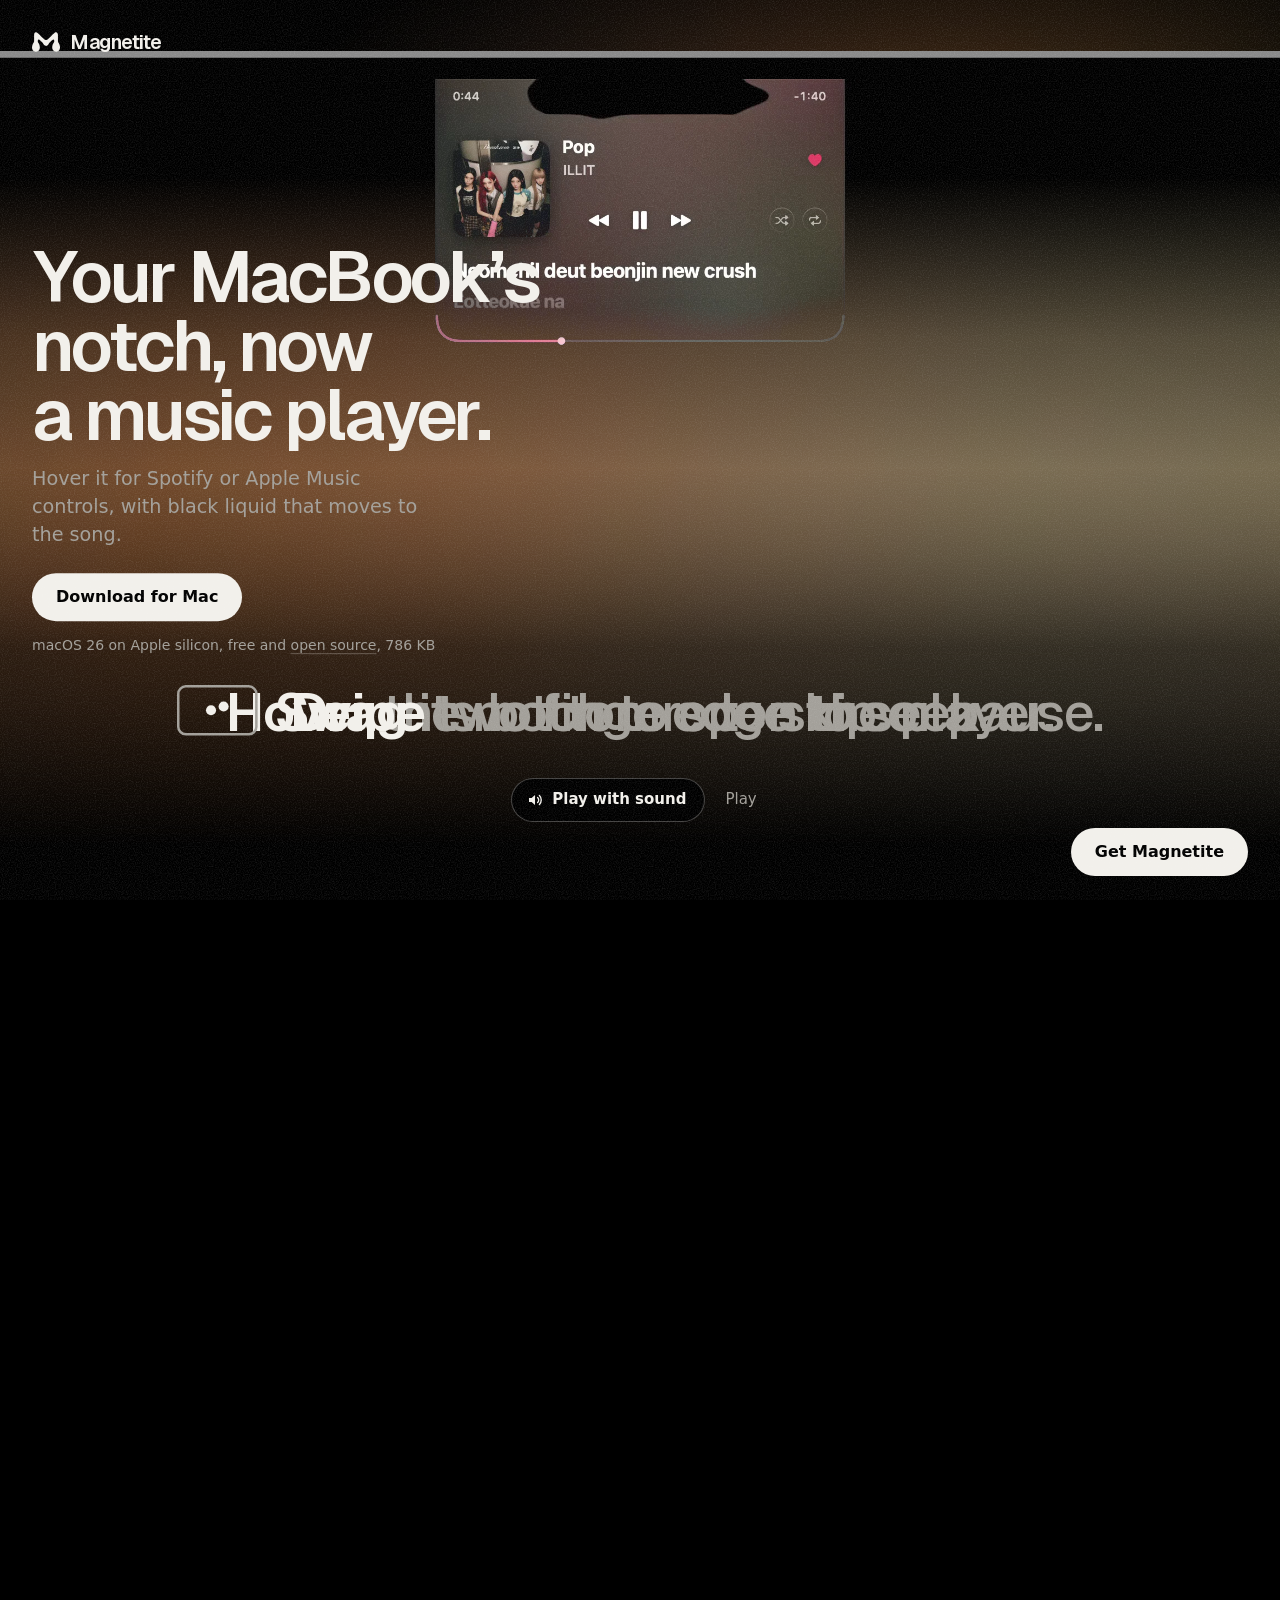
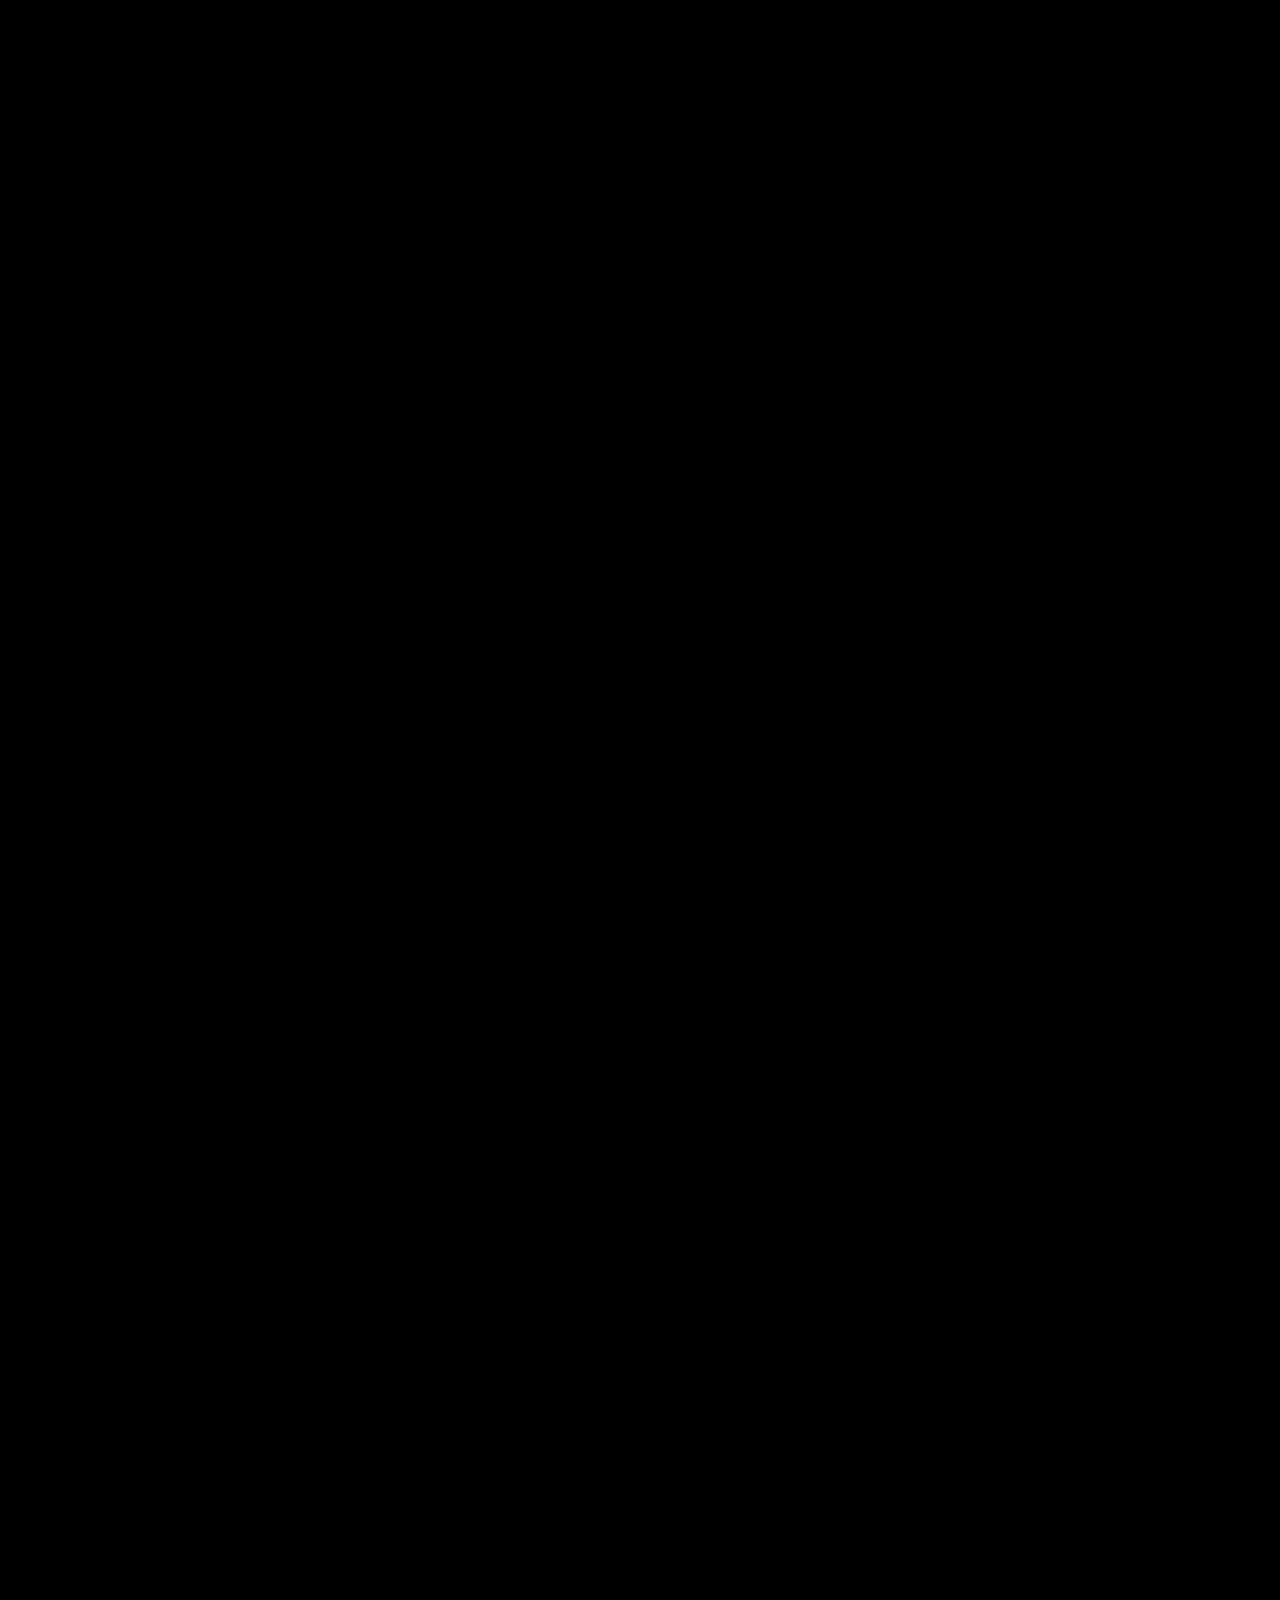
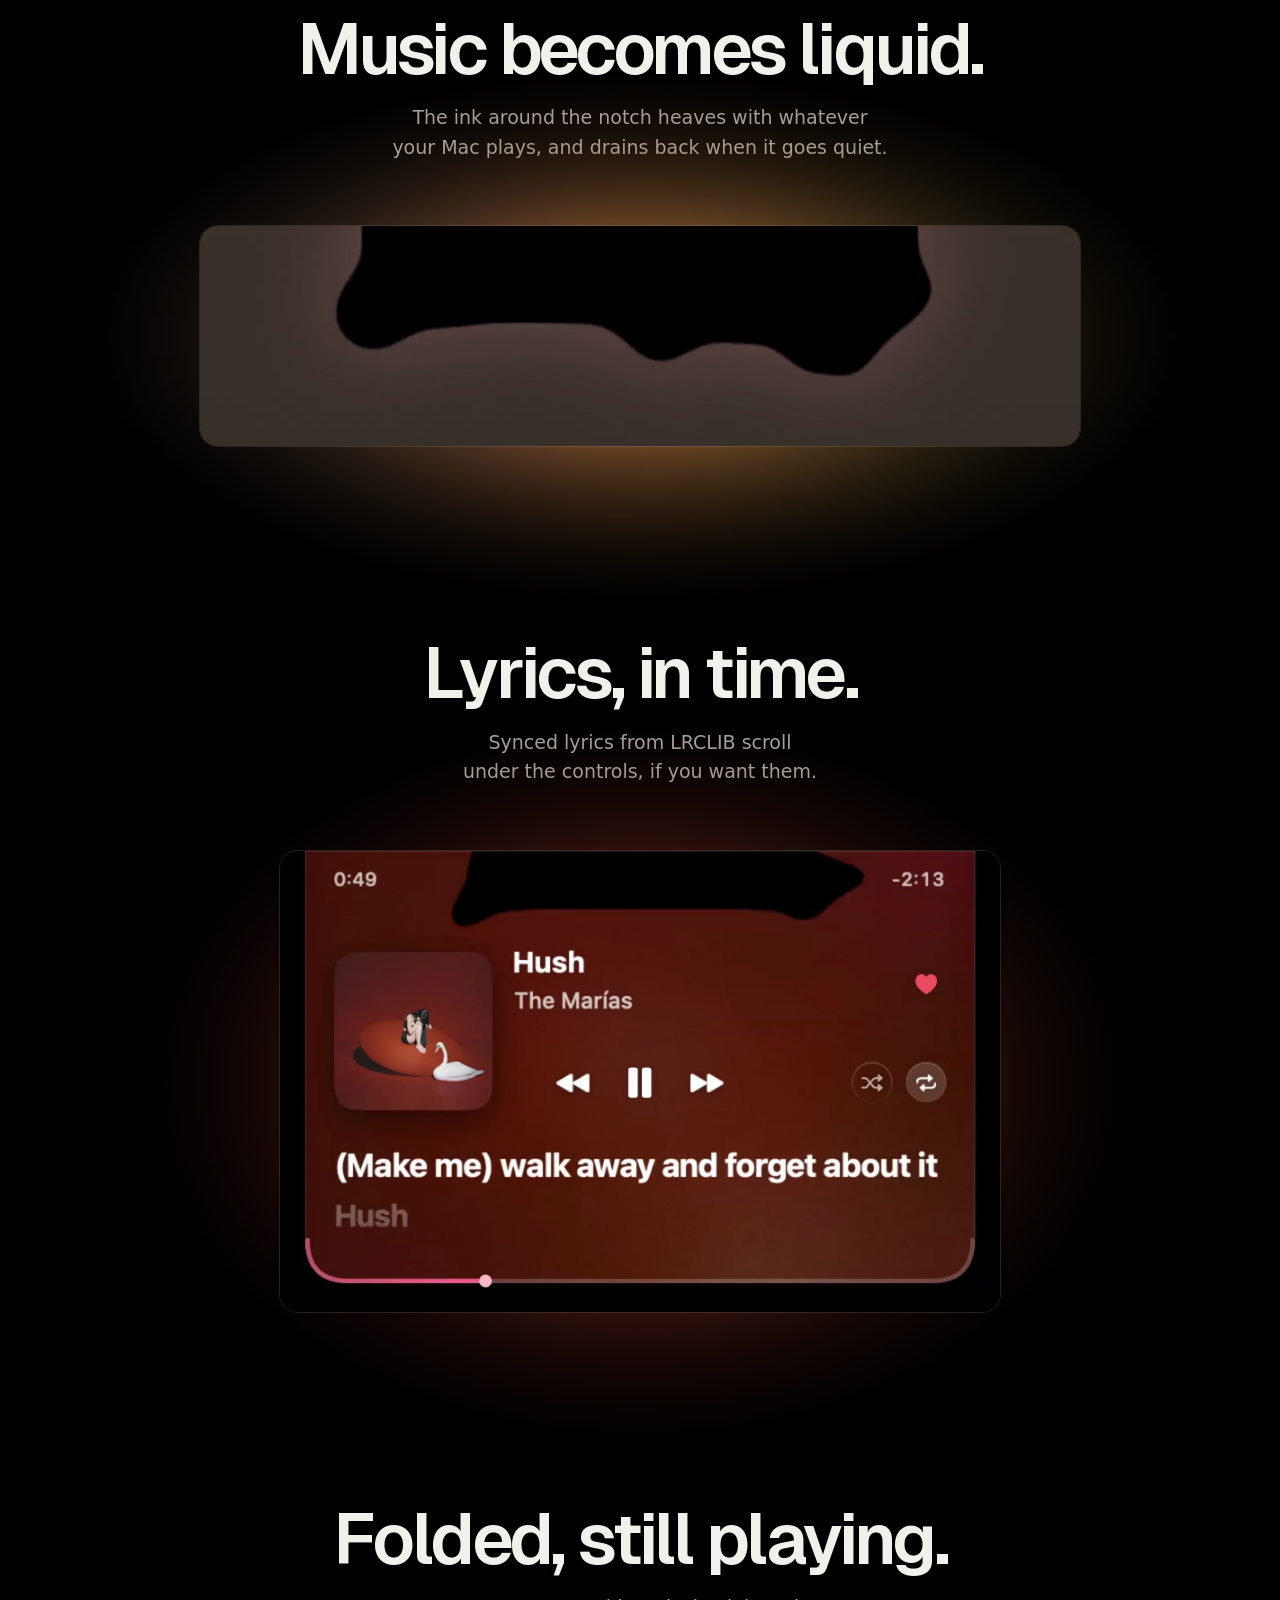
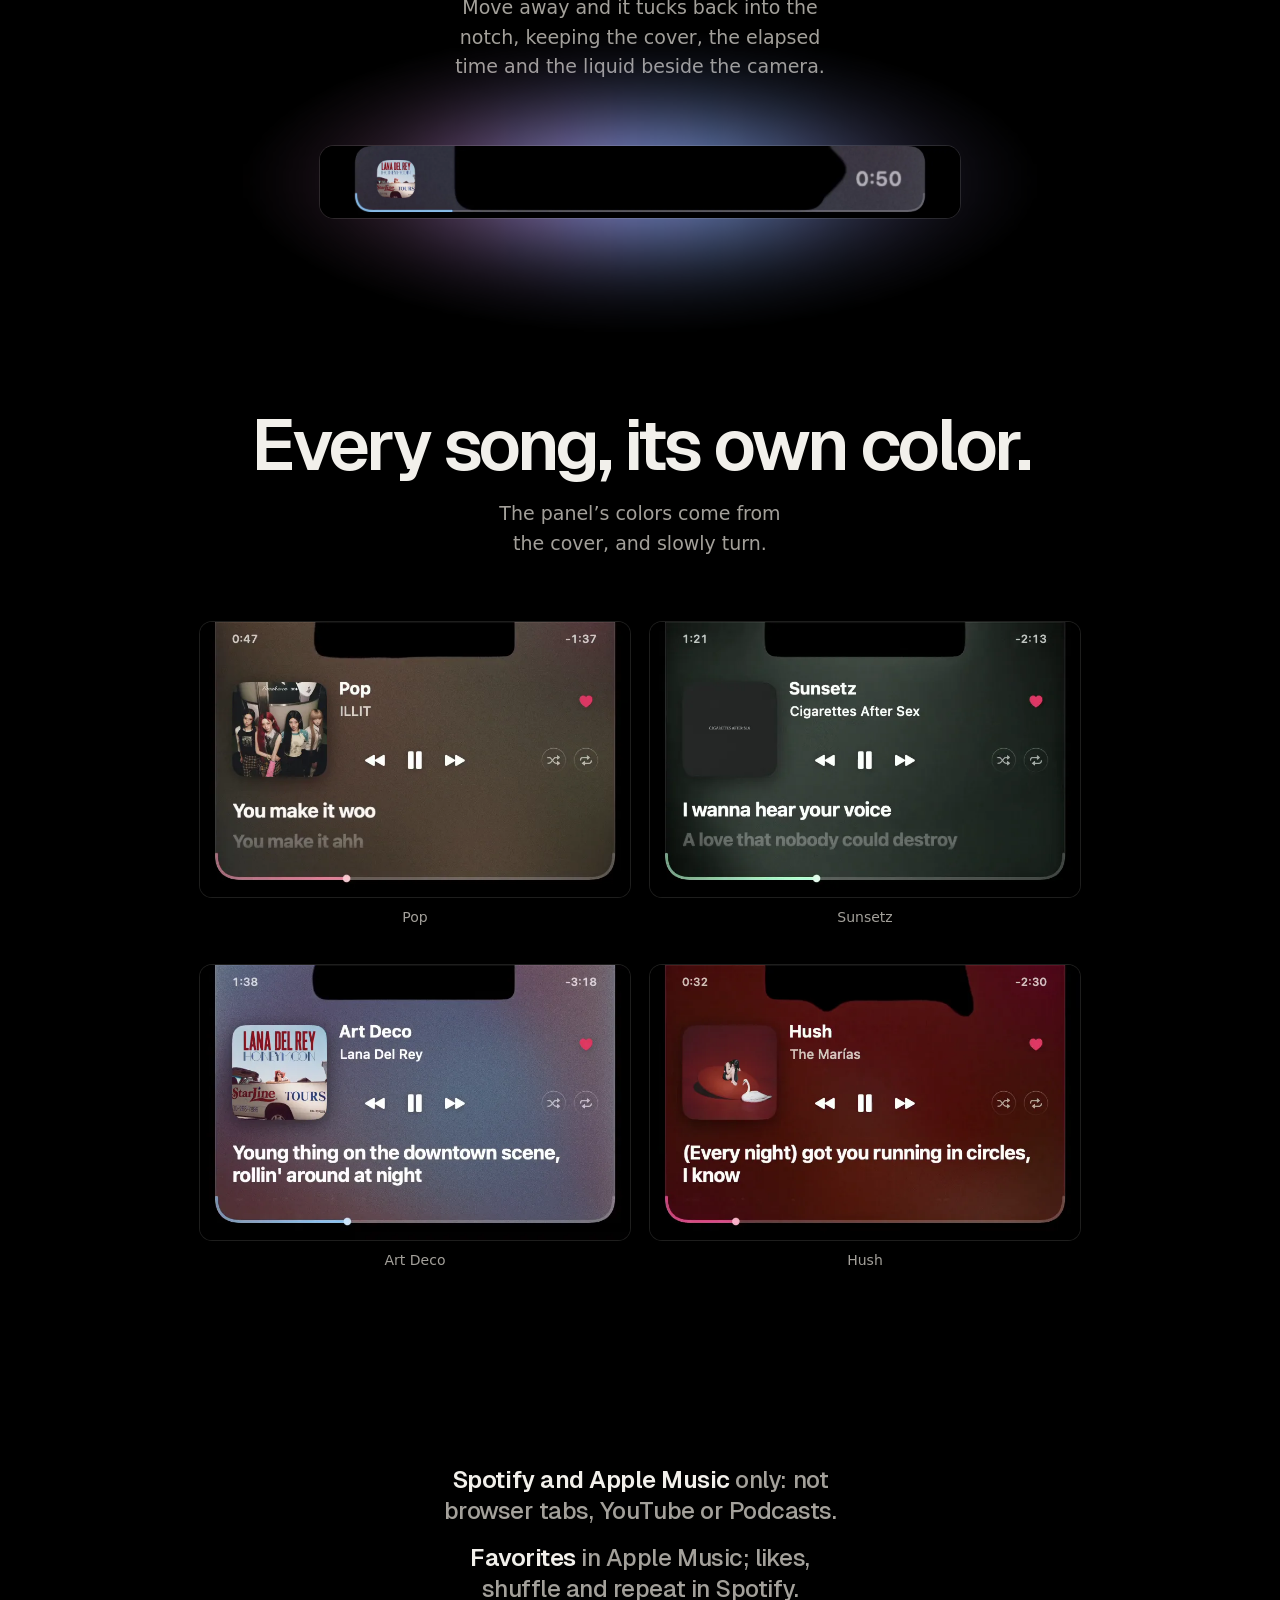
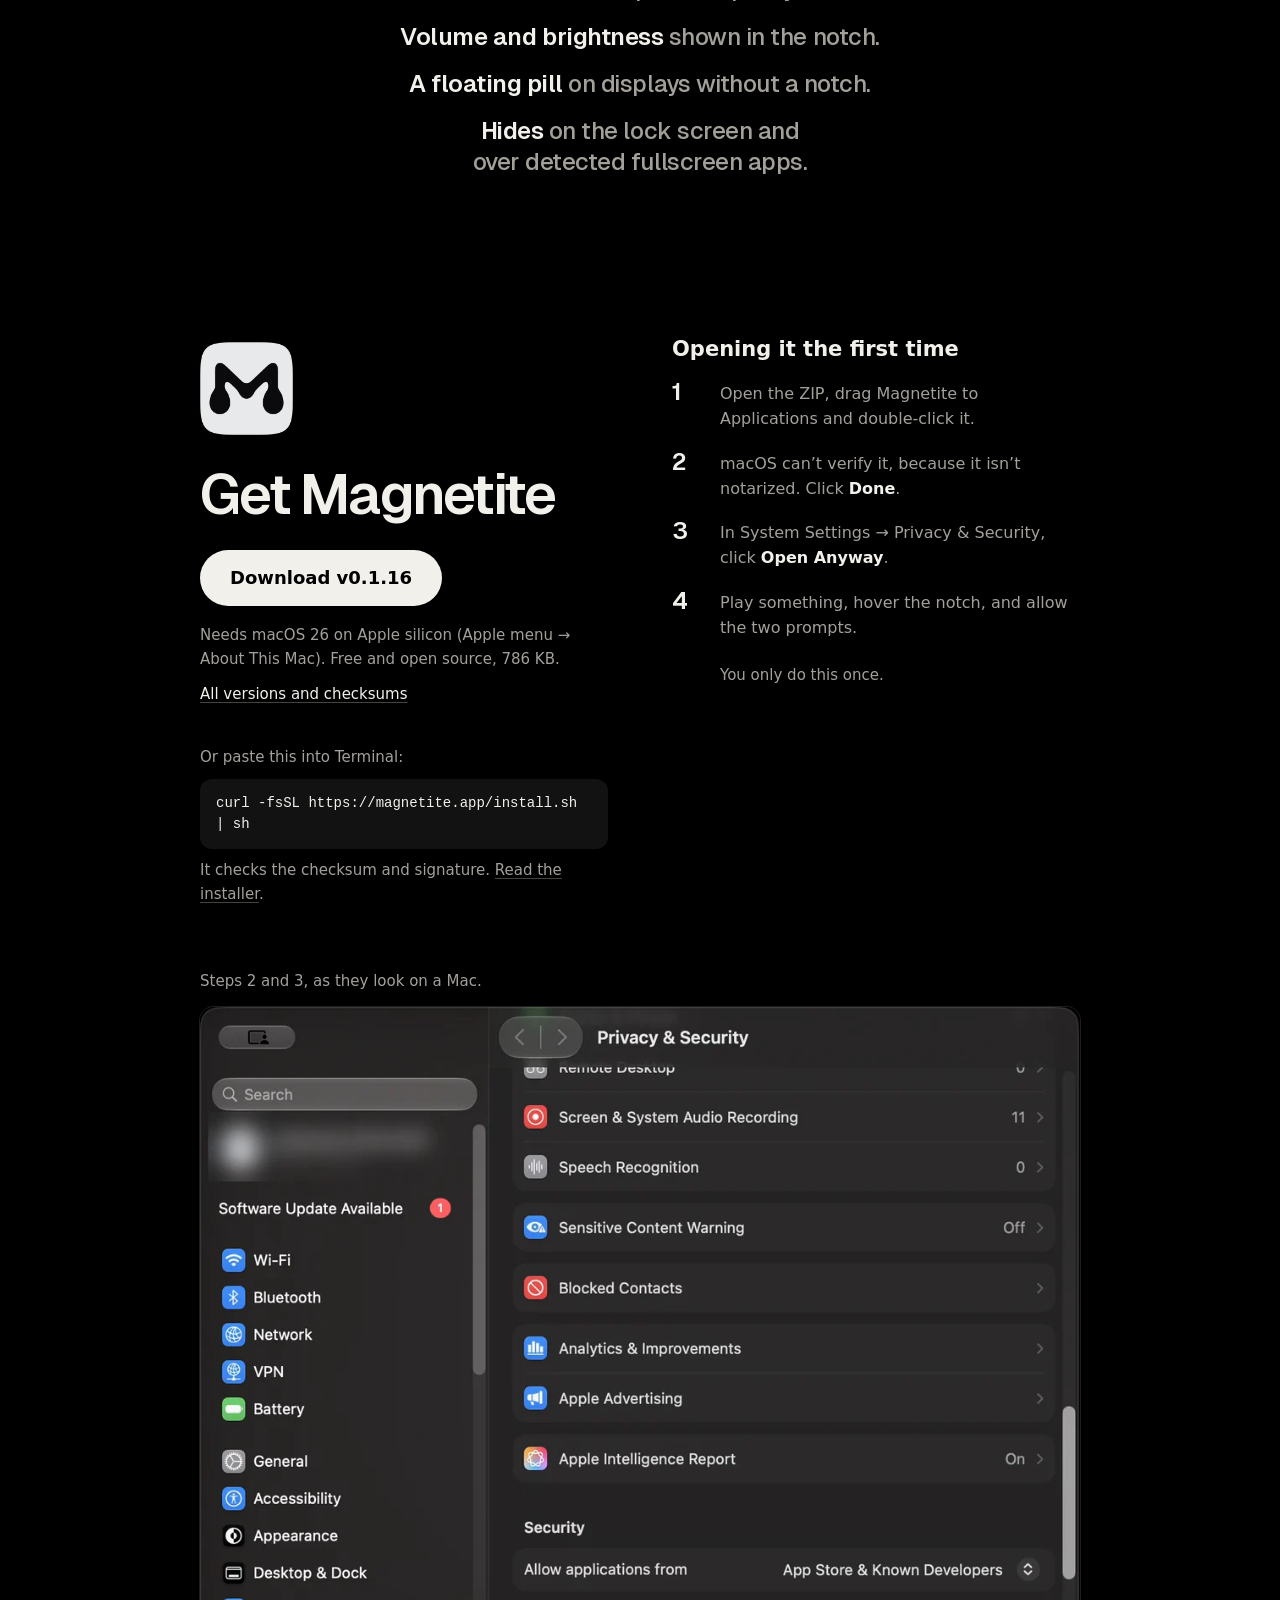
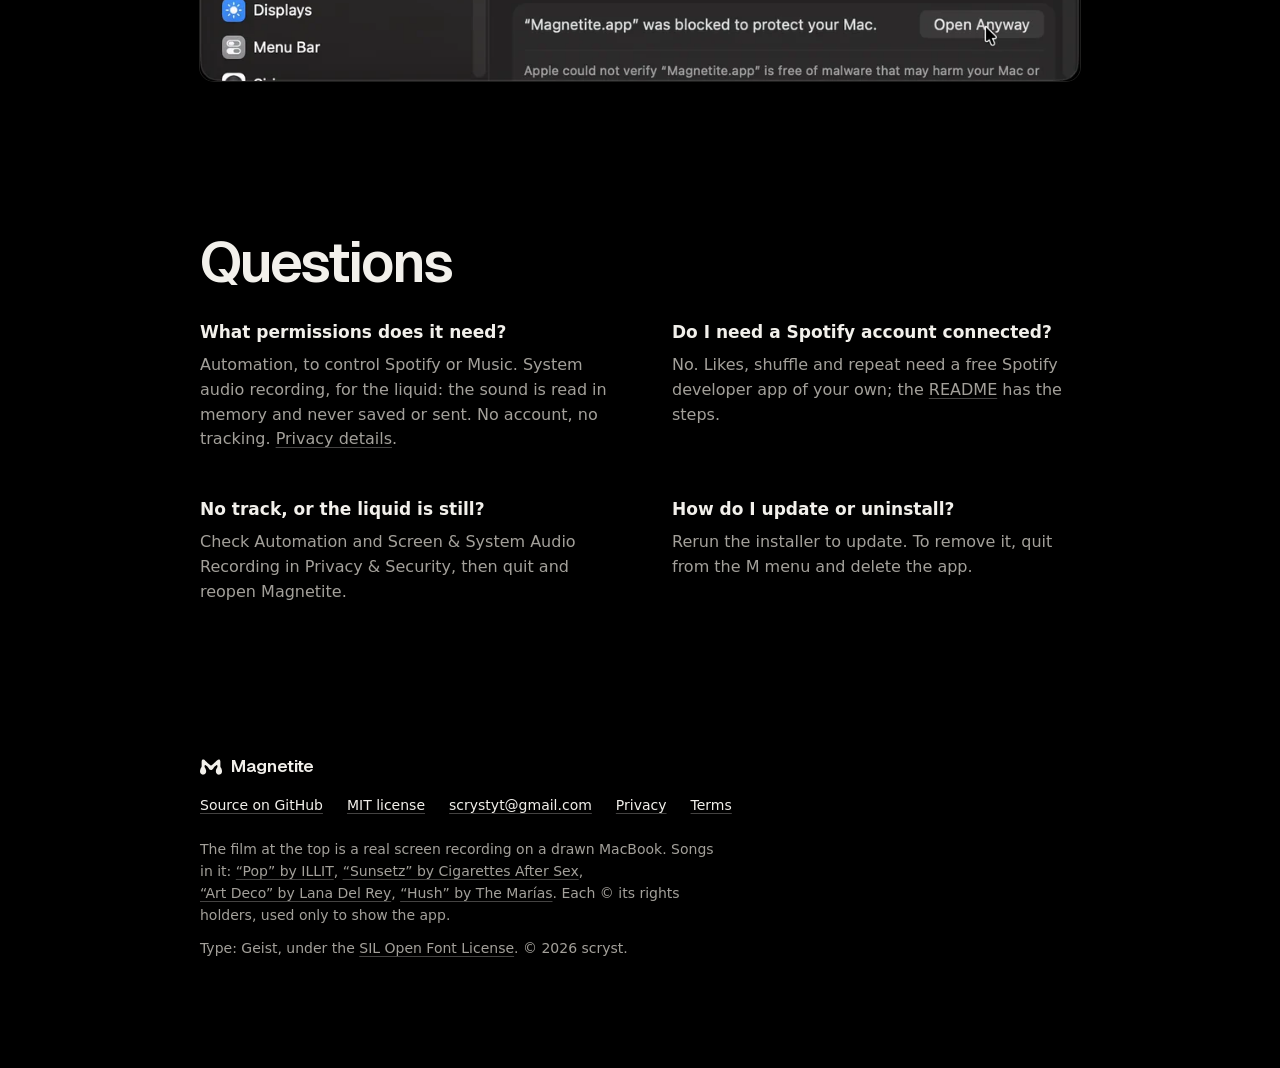
==== site/index.html @ fda51bb1 "Site: deck fades before its print crawls; deploy verifies every changed file The deck's halftone and" ====
<!doctype html>
<html lang="en">
<head>
<meta charset="utf-8">
<meta name="viewport" content="width=device-width, initial-scale=1, viewport-fit=cover">
<title>Magnetite: a ferrofluid music player for the MacBook notch</title>
<meta name="description" content="Free, open-source Spotify and Apple Music controls in your MacBook notch, with ferrofluid that moves to the song. macOS 26+, Apple silicon. Audio stays on your Mac.">
<meta name="color-scheme" content="dark">
<meta name="theme-color" content="#000000">

<link rel="canonical" href="https://magnetite.app/">
<link rel="icon" href="favicon.svg" type="image/svg+xml">
<!-- PNG fallback for browsers that do not read the SVG icon. -->
<link rel="icon" href="favicon-32.png" type="image/png" sizes="32x32">
<link rel="apple-touch-icon" href="apple-touch-icon.png">

<!-- Share card: og.png is rendered from test/og.html. -->
<meta property="og:type" content="website">
<meta property="og:site_name" content="Magnetite">
<meta property="og:title" content="Magnetite: a ferrofluid music player for the MacBook notch">
<meta property="og:description" content="Spotify and Apple Music in your MacBook notch. Free and open source, with ferrofluid that moves to the song. macOS 26+, Apple silicon.">
<!-- og:image needs an absolute URL. -->
<meta property="og:url" content="https://magnetite.app/">
<meta property="og:image" content="https://magnetite.app/og.png">
<meta property="og:image:width" content="1200">
<meta property="og:image:height" content="630">
<meta property="og:image:alt" content="Magnetite's player open under a MacBook notch, with the song's lyrics under the controls and black ferrofluid around the notch.">
<meta name="twitter:card" content="summary_large_image">
<meta name="twitter:title" content="Magnetite: a ferrofluid music player for the MacBook notch">
<meta name="twitter:description" content="Spotify and Apple Music in your MacBook notch. Free and open source, with ferrofluid that moves to the song. macOS 26+, Apple silicon.">
<meta name="twitter:image" content="https://magnetite.app/og.png">
<meta name="twitter:image:alt" content="Magnetite's player open under a MacBook notch, with the song's lyrics under the controls and black ferrofluid around the notch.">

<script type="application/ld+json">
{
  "@context": "https://schema.org",
  "@type": "SoftwareApplication",
  "name": "Magnetite",
  "url": "https://magnetite.app/",
  "description": "Free, open-source Spotify and Apple Music controls in the MacBook notch, with sound-driven ferrofluid. Audio stays on your Mac.",
  "applicationCategory": "MultimediaApplication",
  "operatingSystem": "macOS 26 or later",
  "processorRequirements": "Apple silicon",
  "license": "https://github.com/scryst/magnetite/blob/main/LICENSE",
  "softwareVersion": "0.1.16",
  "image": "https://magnetite.app/og.png",
  "screenshot": "https://magnetite.app/media/demo-poster.webp",
  "isAccessibleForFree": true,
  "featureList": [
    "Native notch music controls",
    "Ferrofluid visualizer driven by system audio",
    "Spotify and Apple Music playback",
    "On-device audio processing with no tracking"
  ],
  "author": { "@type": "Person", "name": "scryst" },
  "publisher": { "@id": "https://magnetite.app/#scryst" },
  "downloadUrl": "https://github.com/scryst/magnetite-releases/releases/download/v0.1.16/Magnetite-0.1.16.zip",
  "fileSize": "786 KB",
  "offers": { "@type": "Offer", "price": "0", "priceCurrency": "USD" }
}
</script>
<script type="application/ld+json">
{
  "@context": "https://schema.org",
  "@type": "Organization",
  "@id": "https://magnetite.app/#scryst",
  "name": "scryst",
  "url": "https://github.com/scryst",
  "logo": "https://magnetite.app/apple-touch-icon.png"
}
</script>

<link rel="preload" href="fonts/geist-var-latin.woff2" as="font" type="font/woff2" crossorigin>
<link rel="stylesheet" href="css/type.css">
<link rel="stylesheet" href="css/magnetite.css">
</head>
<body>
<a class="skip-link" href="#main">Skip to content</a>

<!-- Glyph generated by test/gen-mark.mjs from test/icon-1024.png. Edit those, not this. -->
<svg class="defs" aria-hidden="true" focusable="false">
  <symbol id="mark" viewBox="181 282 660 458">
    <path fill="currentColor" d="M272.5 283C278.4 281.8 285.4 283.9 291 285.8C305 290.5 317.3 301.7 328 311.6
    C331.4 314.7 334.4 318.4 338 321.3C344.1 326.3 349.4 332 355 337.5
    C356.9 339.3 359.1 340.8 361 342.6C365.7 346.9 369.9 351.6 374.5 356
    C376.4 357.8 378.6 359.2 380.5 361C399.2 379 417.9 397 437 414.6
    C443.1 420.2 448.6 426.4 455 431.7C457.9 434 460.3 436.9 463 439.4
    C475.2 450.7 487.3 460.7 504 464.1C507.8 464.9 512.1 464.6 516 464.5
    C533.5 463.7 547.8 450.6 560 439.4C562.7 436.9 565.1 434 568 431.7
    C574.4 426.4 579.9 420.2 586 414.6C598.7 402.9 611.1 390.9 623.5 379
    C625.4 377.2 627.6 375.8 629.5 374C646.5 357.7 663.5 341.3 680.5 325
    C682.7 322.9 685.3 321.2 687.5 319C691 315.5 694.7 312.3 698.4 309
    C715.5 293.9 737.5 275.8 762 285.7C765.1 287 768.3 288.6 771 290.7
    C784.7 301.3 789.9 318.4 791.4 335C791.8 339.3 791.3 343.7 791.5 348
    C791.6 350.4 792.4 352.6 792.5 355C793 367 792.5 379 792.5 391
    C792.5 414.7 792.5 438.3 792.5 462C792.5 477.9 790.6 494.7 795.5 510
    C798.6 519.7 804.6 528.2 810 536.8C816.7 547.3 823.2 558.4 827.7 570
    C844.4 613.6 850.7 672.7 816.4 710C808.9 718.2 800.6 724.4 791 729.9
    C782.6 734.6 772.6 737.9 763 739.3C721.7 745.5 681.1 721.5 665.3 683
    C658.3 665.7 656.7 646.5 657.5 628C658 617.3 660.5 606.3 663.1 596
    C666.1 584.1 669.4 572.1 674.8 561C681.2 547.7 690 535.8 697.3 523
    C705.2 509.2 707.3 492.6 704.7 477C703.4 469.1 700.7 460.8 694 455.7
    C687.6 450.9 679.8 452.6 673 455.6C659.6 461.5 648.2 473.3 638 483.5
    C635.1 486.4 632 488.8 629 491.6C617.1 502.5 601.1 518 591.9 531
    C573.9 556.4 563.2 587.7 531 598.8C525.9 600.6 520.4 601.9 515 602.4
    C509.3 602.9 503.5 602 498 600.6C493.4 599.5 489.2 597.8 485 595.7
    C457.3 582 447.9 554.7 431.1 531C421.9 518 405.9 502.5 394 491.6
    C391.4 489.1 388.5 487 386 484.5C376.4 474.9 366.3 464.9 354.5 458
    C349.3 455 343.2 452 337 452.6C328.2 453.4 322.8 461.3 320.2 469
    C315.2 483.3 316.6 502.2 322.3 516C328 529.9 338.2 541.6 345 555
    C356.2 577.3 363.2 602.2 365.4 627C369.1 667.6 352.6 710.9 315 730.2
    C306.5 734.6 296.5 737.9 287 739.3C285 739.6 283 739.4 281 739.7
    C269.2 741.5 256.3 739.5 245 735.5C236.5 732.4 228.1 728.4 220.8 723
    C196.4 704.9 182.9 675.1 181.5 645C181.3 639.5 182.2 634.4 182.5 629
    C183.3 608.9 188.1 587.7 195.7 569C200.3 557.8 206.5 547 213 536.8
    C219 527.4 225.6 518 228.4 507C231.4 495.2 230.5 483.1 230.5 471
    C230.5 453 230.5 435 230.5 417C230.5 396.4 229.6 375.6 230.5 355
    C230.6 352.6 231.4 350.4 231.5 348C231.7 343.7 231.2 339.3 231.6 335
    C233.2 317.7 239.6 296.9 256 287.9C261.4 285 266.6 284.2 272.5 283Z"/>
  </symbol>
</svg>

<header class="masthead">
  <a class="brand" href="#top"><svg class="brand__mark" aria-hidden="true"><use href="#mark" width="100%" height="100%"/></svg>Magnetite</a>
</header>

<!-- main clips the lights that spill past the window (magnetite.css). -->
<main id="main" data-render-check-allow="clipped">
  <!-- The journey: a drawn MacBook with the real recording on its screen. Scrolled
       through, the camera swings round to face it and pushes in until the screen's notch is the top of the
       window, then names the three gestures. CSS scroll timelines only; without
       them, or under Reduce Motion, it is a still MacBook and a list. -->
  <section class="hero journey" id="top" aria-labelledby="hero-title">
    <div class="journey__pin" data-render-check-allow="clipped">
      <!-- The light behind the MacBook, in the color of the song on its screen.
           site.js draws it from the stills test/bake-glow.py bakes from the film. -->
      <div class="glow" aria-hidden="true"><canvas data-glow width="120" height="80"></canvas></div>
      <!-- Big type's line boxes rise a few px past their box, and the glows behind the
           clips bleed on purpose: allowed here, with the text inside still checked. -->
      <div class="pitch" data-render-check-allow="spills">
        <h1 class="hero__title" id="hero-title">Your MacBook’s notch, now a music&nbsp;player.</h1>
        <p class="pitch__lede">Hover it for Spotify or Apple Music controls, with black liquid that moves to the&nbsp;song.</p>
        <div class="pitch__actions">
          <a class="button" data-download data-share rel="external" href="https://github.com/scryst/magnetite-releases/releases/download/v0.1.16/Magnetite-0.1.16.zip"
             aria-describedby="hero-requires"><span data-share-label>Download for Mac</span><span class="visually-hidden">, Magnetite v0.1.16 ZIP from GitHub</span></a>
        </div>
        <p class="pitch__meta" data-requires id="hero-requires">macOS 26 on Apple silicon, free and <a href="https://github.com/scryst/magnetite" rel="external">open source</a>, 786 KB</p>
      </div>

      <!-- The MacBook is drawn; the player on its screen is a screen recording of the
           running app, filmed by tools/notchtake (docs/media/README.md). The recording
           holds only the player; the rest of the screen is lit in the song's color. -->
      <div class="mac" data-render-check-allow="spills">
        <div class="mac__lid">
          <span class="mac__edge mac__edge--top" aria-hidden="true"></span>
          <span class="mac__edge mac__edge--left" aria-hidden="true"></span>
          <span class="mac__edge mac__edge--right" aria-hidden="true"></span>
          <span class="mac__back" aria-hidden="true"></span>
          <div class="mac__screen" data-render-check-allow="clipped">
            <!-- The desktop under the player: the song's cover as a moving field of
                 its colors, drawn by site.js. -->
            <span class="mac__wall" aria-hidden="true"><canvas data-wall width="160" height="104"></canvas></span>
            <video class="mac__film" data-demo muted loop playsinline autoplay preload="metadata"
                   width="800" height="512" poster="media/demo-poster.webp" aria-describedby="demo-description">
              <source src="media/demo.mp4" type="video/mp4">
            </video>
            <!-- Each gesture as it is named below: the same window filmed with the
                 pointer drawn while tools/gesturetake does it for real. -->
            <video class="mac__film mac__move" data-move muted loop playsinline preload="none" width="800" height="512" src="media/move-hover.mp4" aria-hidden="true"></video>
            <video class="mac__film mac__move" data-move muted loop playsinline preload="none" width="800" height="512" src="media/move-drag.mp4" aria-hidden="true"></video>
            <video class="mac__film mac__move" data-move="swipe" muted loop playsinline preload="none" width="800" height="512" src="media/move-swipe.mp4" aria-hidden="true"></video>
            <span class="mac__notch" aria-hidden="true"></span>
          </div>
        </div>
        <div class="mac__base" aria-hidden="true">
          <div class="mac__deck">
            <div class="mac__grille"></div>
            <div class="mac__keys">
            <div><i class="k15"></i><i></i><i></i><i></i><i></i><i></i><i></i><i></i><i></i><i></i><i></i><i></i><i></i><i></i></div>
            <div><i></i><i></i><i></i><i></i><i></i><i></i><i></i><i></i><i></i><i></i><i></i><i></i><i></i><i class="k15"></i></div>
            <div><i class="k15"></i><i></i><i></i><i></i><i></i><i></i><i></i><i></i><i></i><i></i><i></i><i></i><i></i><i></i></div>
            <div><i class="k175"></i><i></i><i></i><i></i><i></i><i></i><i></i><i></i><i></i><i></i><i></i><i></i><i class="k175"></i></div>
            <div><i class="k225"></i><i></i><i></i><i></i><i></i><i></i><i></i><i></i><i></i><i></i><i></i><i class="k225"></i></div>
            <div><i></i><i></i><i></i><i class="k125"></i><i class="k5"></i><i class="k125"></i><i></i><i></i><i class="kud"></i><i></i></div>
            </div>
            <div class="mac__grille"></div>
            <div class="mac__pad"></div>
          </div>
          <div class="mac__side mac__side--left"></div>
          <div class="mac__side mac__side--right"></div>
          <div class="mac__front"></div>
        </div>
      </div>
      <p class="visually-hidden" id="demo-description">A drawn MacBook. On its screen, a screen recording of
        Magnetite open under the notch: the cover, title and controls, the song's lyrics scrolling in time
        under them, and the seek strip, while black liquid pulls around the notch with the music. A two-finger swipe skips the track, a drag along the bottom
        edge seeks, and the panel folds into the notch and opens again.</p>

      <!-- The moves share the pin with the headline and show only after it has faded. -->
      <ol class="moves" aria-label="How it works" data-render-check-ignore>
        <li><b>Hover</b> the notch to open the player.</li>
        <li><b>Drag</b> its bottom edge to seek.</li>
        <li><svg class="pad" viewBox="0 0 64 40" aria-hidden="true"><rect x="1" y="1" width="62" height="38" rx="6"/><g data-fingers><circle cx="27" cy="20" r="4"/><circle cx="37" cy="17" r="4"/></g></svg><b>Swipe</b> two fingers to skip or pause.</li>
      </ol>

      <div class="stage__foot">
          <button type="button" class="sound" data-demo-sound aria-pressed="false">
            <svg viewBox="0 0 16 16" aria-hidden="true"><path d="M2 6h2.6L8 3v10L4.6 10H2z"/><path class="sound__waves" d="M10.6 5.4a3.6 3.6 0 0 1 0 5.2M12.4 3.6a6.2 6.2 0 0 1 0 8.8" fill="none" stroke="currentColor" stroke-width="1.4" stroke-linecap="round"/></svg>
            <span data-demo-sound-label>Play with sound</span>
          </button>
          <button type="button" class="quiet" data-demo-play>Pause</button>
      </div>
    </div>
  </section>

  <!-- What it does, shown in clips filmed for each section from the running app,
       each a crossfade loop (test/bake-glow.py has the glow stills). Every line is a shipped feature or a real
       limit (APP.md, README.md, the M menu). -->
  <section class="tour" id="features" aria-labelledby="tour-title" data-render-check-allow="spills">
    <h2 class="visually-hidden" id="tour-title">What’s in Magnetite</h2>

    <!-- The liquid up close: not a screen recording but the app's own analyser, sim and
         view fed Pop as Spotify played it, its chorus and then the silence once it is
         paused, drawn at 6x by tools/fluidfilm (FLUIDFILM_SCALE=6, Pop's panel
         colors), cropped to the notch. It starts and ends on the bare notch, so it loops. -->
    <figure class="shot shot--liquid" data-render-check-allow="spills">
      <figcaption id="liquid-text"><b>Music becomes liquid.</b> <span>The ink around the notch heaves with whatever your Mac plays, and drains back when it goes quiet.</span></figcaption>
      <div class="shot__media shot__media--pop">
        <video data-clip muted loop playsinline preload="none" width="1760" height="440"
               src="media/liquid.mp4" poster="media/liquid-poster.webp" aria-describedby="liquid-text liquid-more"></video>
      </div>
      <p class="visually-hidden" id="liquid-more">A close-up of the black liquid around the notch, drawn by Magnetite’s own
        simulation from the sound of Pop by ILLIT: it heaves on each kick of the chorus, then drains back into the notch once the track is paused.</p>
    </figure>

    <figure class="shot shot--lyrics" data-render-check-allow="spills">
      <figcaption id="lyrics-text"><b>Lyrics, in time.</b> <span>Synced lyrics from LRCLIB scroll under the controls, if you want them.</span></figcaption>
      <div class="shot__media shot__media--hush">
        <video data-clip muted loop playsinline preload="none" width="1600" height="1024"
               src="media/lyrics.mp4" poster="media/lyrics-poster.webp" aria-describedby="lyrics-text"></video>
      </div>
    </figure>

    <figure class="shot shot--closed" data-render-check-allow="spills">
      <figcaption id="closed-text"><b>Folded, still playing.</b> <span>Move away and it tucks back into the notch, keeping the cover, the elapsed time and the liquid beside the camera.</span></figcaption>
      <div class="shot__media shot__media--artdeco">
        <video data-clip muted loop playsinline preload="none" width="1920" height="216"
               src="media/closed.mp4" poster="media/closed-poster.webp" aria-describedby="closed-text"></video>
      </div>
    </figure>

    <figure class="shot shot--tints">
      <figcaption><b>Every song, its own color.</b> <span>The panel’s colors come from the cover, and slowly turn.</span></figcaption>
      <ul class="tints">
        <li><img src="media/tint-pop.webp" width="800" height="512" loading="lazy" alt="The player in a dusty rose, under the cover of Pop by ILLIT."><span>Pop</span></li>
        <li><img src="media/tint-sunsetz.webp" width="800" height="512" loading="lazy" alt="The player in a dark green, under the cover of Sunsetz by Cigarettes After Sex."><span>Sunsetz</span></li>
        <li><img src="media/tint-artdeco.webp" width="800" height="512" loading="lazy" alt="The player in a pale violet, under the cover of Art Deco by Lana Del Rey."><span>Art Deco</span></li>
        <li><img src="media/tint-hush.webp" width="800" height="512" loading="lazy" alt="The player in a deep red, under the cover of Hush by The Marías."><span>Hush</span></li>
      </ul>
    </figure>

    <ul class="also" aria-label="Also">
      <li><b>Spotify and Apple Music</b> only: not browser tabs, YouTube or Podcasts.</li>
      <li><b>Favorites</b> in Apple Music; likes, shuffle and repeat in Spotify.</li>
      <li><b>Volume and brightness</b> shown in the notch.</li>
      <li><b>A floating pill</b> on displays without a notch.</li>
      <li><b>Hides</b> on the lock screen and over detected fullscreen apps.</li>
    </ul>
  </section>

  <section class="get" id="download" aria-labelledby="get-title">
    <div class="get__main">
      <img class="get__icon" src="media/icon.webp" width="128" height="128" loading="lazy" decoding="async" alt="">
      <h2 class="get__title" id="get-title">Get Magnetite</h2>
      <a class="button button--big" data-download data-share rel="external" href="https://github.com/scryst/magnetite-releases/releases/download/v0.1.16/Magnetite-0.1.16.zip"
         aria-describedby="requires"><span data-share-label>Download v0.1.16</span><span class="visually-hidden"> ZIP from GitHub</span></a>
      <p class="get__requires" data-requires id="requires">Needs macOS 26 on Apple silicon (Apple menu → About This Mac). Free and open source, 786 KB.</p>
      <p class="get__all"><a href="https://github.com/scryst/magnetite-releases/releases" rel="external">All versions and checksums</a></p>
      <div class="get__install" id="install">
        <p>Or paste this into Terminal:</p>
        <!-- render-check: a Terminal command, set in mono on purpose. -->
        <code class="install" data-render-check-ignore>curl -fsSL https://magnetite.app/install.sh | sh</code>
        <p class="get__aside">It checks the checksum and signature. <a href="https://github.com/scryst/magnetite/blob/main/install.sh" rel="external">Read the installer</a>.</p>
      </div>
    </div>

    <!-- The zip is ad-hoc signed and not notarized, so macOS blocks the first launch. -->
    <div class="first" data-firstlaunch id="first-launch">
      <h3 class="first__title">Opening it the first time</h3>
      <ol>
        <li>Open the ZIP, drag Magnetite to Applications and double-click it.</li>
        <li>macOS can’t verify it, because it isn’t notarized. Click <b>Done</b>.</li>
        <li>In System Settings → Privacy &amp; Security, click <b>Open Anyway</b>.</li>
        <li>Play something, hover the notch, and allow the two prompts.</li>
      </ol>
      <p class="first__once">You only do this once.</p>
    </div>

    <!-- Filmed on a fresh quarantined copy of the release ZIP: the notice, then Done, then Privacy & Security
         with the pointer resting on Open Anyway, never clicking it. The Apple Account row is blurred. -->
    <figure class="first__film">
      <figcaption id="gatekeeper-text">Steps 2 and 3, as they look on a Mac.</figcaption>
      <video data-clip muted loop playsinline preload="none" width="1040" height="796"
             src="media/gatekeeper.mp4" poster="media/gatekeeper-poster.webp" aria-describedby="gatekeeper-text gatekeeper-more"></video>
      <p class="visually-hidden" id="gatekeeper-more">macOS says “Magnetite.app” Not Opened and the pointer clicks Done.
        System Settings then opens Privacy &amp; Security, scrolls to Security and points at Open Anyway.</p>
    </figure>
  </section>

  <section class="faq" id="setup" aria-labelledby="faq-title">
    <h2 class="faq__title" id="faq-title">Questions</h2>
    <dl>
      <div>
        <dt>What permissions does it need?</dt>
        <dd><p>Automation, to control Spotify or Music. System audio recording, for the liquid: the sound is read in
          memory and never saved or sent. No account, no tracking. <a href="privacy.html">Privacy details</a>.</p></dd>
      </div>
      <div>
        <dt>Do I need a Spotify account connected?</dt>
        <dd><p>No. Likes, shuffle and repeat need a free Spotify developer app of your own; the
          <a href="https://github.com/scryst/magnetite#faq-and-troubleshooting" rel="external">README</a> has the steps.</p></dd>
      </div>
      <div>
        <dt>No track, or the liquid is still?</dt>
        <dd><p>Check Automation and Screen &amp; System Audio Recording in Privacy &amp; Security, then quit and reopen Magnetite.</p></dd>
      </div>
      <div>
        <dt>How do I update or uninstall?</dt>
        <dd><p>Rerun the installer to update. To remove it, quit from the M menu and delete the app.</p></dd>
      </div>
    </dl>
  </section>
</main>

<!-- One way to the download from anywhere on the page; it steps aside while a Download button is in view. -->
<div class="dock" data-dock hidden><a class="button" href="#download">Get Magnetite</a></div>

<footer class="foot">
  <p class="foot__brand"><svg class="foot__mark" aria-hidden="true"><use href="#mark" width="100%" height="100%"/></svg>Magnetite</p>
  <nav class="foot__links" aria-label="About this project">
    <a href="https://github.com/scryst/magnetite" rel="external">Source on GitHub</a>
    <a href="https://github.com/scryst/magnetite/blob/main/LICENSE" rel="external">MIT license</a>
    <a href="mailto:scrystyt@gmail.com">scrystyt@gmail.com</a>
    <a href="privacy.html">Privacy</a>
    <a href="terms.html">Terms</a>
  </nav>
  <p class="foot__credit demo__credit" id="songs">The film at the top is a real screen recording on a drawn MacBook. Songs in it:
    <a href="https://open.spotify.com/track/1mre3HoVD50XwY02NvxKZZ" rel="external">“Pop” by ILLIT</a>,
    <a href="https://open.spotify.com/track/0yuAWlxq59xT3agQ965OxE" rel="external">“Sunsetz” by Cigarettes After Sex</a>,
    <a href="https://open.spotify.com/track/5jqNQZBwbZWQXPWfo0ygZF" rel="external">“Art Deco” by Lana Del Rey</a>,
    <a href="https://open.spotify.com/track/4zXZ5Mq2L6jnsOsTssgRh8" rel="external">“Hush” by The Marías</a>. Each ©&nbsp;its rights holders, used only to show the app.</p>
  <p class="foot__credit">
    Type: Geist, under the <a href="fonts/OFL-Geist.txt">SIL Open Font License</a>.
    © 2026 scryst.
  </p>
</footer>
<script type="module" src="js/site.js"></script>
</body>
</html>
---- site/css/type.css ----
/* Geist, variable weight 100–900, Latin subset, self-hosted. OFL: fonts/OFL-Geist.txt. */
@font-face {
  font-family: 'Geist';
  font-style: normal;
  font-weight: 100 900;
  font-display: swap;
  src: url('../fonts/geist-var-latin.woff2') format('woff2');
}
---- site/css/magnetite.css ----
/* Magnetite — night set.
 *
 * The page is the notch's own black. A drawn MacBook carries the screen
 * recording of the running app, and scrolling pushes the camera into its notch
 * until the recording hangs from the top of the window. The liquid in the film
 * is the only thing that moves on its own; everything else answers a scroll.
 * The page has no color of its own; the only color is the recording's, and
 * the light behind the MacBook is baked from its frames. Geist is the display face;
 * the rest is the Mac's own face.
 */

:root {
  color-scheme: dark;
  --bg: #000;
  --ink: #F2F0EB;
  --ink-soft: #A3A09A;
  --line: rgb(242 240 235 / 0.28);

  --display: 'Geist', -apple-system, BlinkMacSystemFont, system-ui, sans-serif;
  --sans: -apple-system, BlinkMacSystemFont, 'SF Pro Text', 'Helvetica Neue', system-ui, sans-serif;
  --mono: ui-monospace, 'SF Mono', SFMono-Regular, Menlo, monospace;

  --gutter: 20px;
  /* The film's width, and the column everything below it keeps. */
  --col: calc(100vw - 2 * var(--gutter));
  --film: 100vw;
  --gap: clamp(88px, 12vw, 168px);

  /* Liquid timing (PRODUCT.md): out quickly, drain eased, never bounce. */
  --pour: 140ms cubic-bezier(0.2, 0.7, 0.2, 1);
  --drain: 400ms cubic-bezier(0.4, 0, 0.2, 1);
}
@media (min-width: 900px) {
  :root { --gutter: 32px; --film: min(1040px, 100vw - 400px); --col: var(--film); }
}

*, *::before, *::after { box-sizing: border-box; }
/* No rubber band: pulled past the top, the light behind the MacBook would end
   at a hard edge over the page's black. */
html { -webkit-text-size-adjust: 100%; background: var(--bg); scroll-behavior: smooth; overscroll-behavior-y: none; }
@media (prefers-reduced-motion: reduce) { html { scroll-behavior: auto; } }

body {
  margin: 0;
  background: var(--bg);
  color: var(--ink);
  font: 400 17px/1.55 var(--sans);
  -webkit-font-smoothing: antialiased;
  overflow-x: clip;
}

a { color: inherit; text-underline-offset: 3px; text-decoration-color: var(--line); transition: text-decoration-color var(--drain); }
a:hover { text-decoration-color: currentColor; transition-duration: 140ms; }
:focus-visible { outline: 2px solid var(--ink); outline-offset: 3px; border-radius: 6px; }
img, video { display: block; max-width: 100%; }
/* The lights spill past the window's sides. Clipped here, not on body: body's
   overflow passes to the viewport, and a phone then widens the page to fit. */
main { overflow-x: clip; }
b { font-weight: 600; }

.skip-link {
  position: fixed; top: 12px; left: 12px; z-index: 100;
  padding: 12px 18px; border-radius: 12px;
  background: var(--ink); color: var(--bg);
  transform: translateY(-300%);
}
.skip-link:focus { transform: none; }

/* The name, top left. It scrolls away on a phone, where the film fills the
   window's width; from 900 px it stays, beside the film like a menu-bar item. */
.masthead { position: absolute; top: 0; left: 0; z-index: 20; padding: 16px var(--gutter); }
.brand {
  display: inline-flex; align-items: center; gap: 10px; min-height: 44px;
  color: var(--ink); text-decoration: none;
  font: 600 20px/1 var(--display); letter-spacing: -0.025em;
}
.brand__mark { width: 28px; height: 20px; }
@media (min-width: 900px) { .masthead { position: fixed; padding-top: 20px; } }

/* The symbol sheet the mark is drawn from takes no room. */
.defs { position: absolute; width: 0; height: 0; overflow: hidden; }

.visually-hidden {
  position: absolute !important;
  width: 1px; height: 1px;
  margin: -1px; padding: 0;
  overflow: hidden;
  clip: rect(0 0 0 0);
  white-space: nowrap;
  border: 0;
}

/* Buttons: one solid pill for the download, outlined for the soundtrack. */
.button {
  display: inline-flex; align-items: center; justify-content: center;
  min-height: 48px; padding: 0 24px; border-radius: 999px;
  background: var(--ink); color: var(--bg);
  font: 600 16px/1 var(--sans); text-decoration: none; white-space: nowrap;
  transition: background-color var(--drain), transform var(--drain);
}
.button:hover { background: #fff; transition-duration: 140ms; }
.button:active { transform: scale(0.97); transition: transform var(--pour); }
.button--big { min-height: 56px; padding: 0 30px; font-size: 18px; }

/* The journey. Without scroll timelines, or under Reduce Motion, it is a still
   page: the pitch, the MacBook, the three gestures and the film's controls. */
.journey__pin {
  position: relative;
  display: grid; gap: 40px;
  width: var(--col); margin: 0 auto; padding-top: 96px;
}
.pitch { max-width: 560px; }
.hero__title {
  margin: 0; max-width: 12ch;
  font: 600 clamp(42px, 5.6vw, 84px)/0.96 var(--display);
  letter-spacing: -0.05em; text-wrap: balance;
}
.pitch__lede { margin: 16px 0 0; max-width: 32ch; color: var(--ink-soft); font-size: clamp(16px, 1.5vw, 20px); line-height: 1.45; }
.pitch__actions { display: flex; flex-wrap: wrap; align-items: center; gap: 12px 28px; margin-top: 24px; }
.pitch__meta { margin: 14px 0 0; color: var(--ink-soft); font-size: 14px; }
.pitch__meta a { position: relative; }
.pitch__meta a::after { content: ''; position: absolute; inset: -12px 0; }

/* The light behind the MacBook: the panel's color for the song on its screen,
   one baked still per song (test/bake-glow.py) that site.js draws into one
   small canvas, faded through its round mask. Still, it sits behind the
   MacBook's place in the grid. */
.glow { position: absolute; grid-area: 2 / 1; inset: -30% -25%; pointer-events: none; }
.glow canvas, .mac__wall canvas { position: absolute; inset: 0; width: 100%; height: 100%; }
.journey__pin > .mac { grid-area: 2 / 1; }

/* Film grain over the whole page, so the black reads as a print, not a void.
   It is one still tile; nothing in it moves. */
body::after {
  content: ''; position: fixed; inset: 0; z-index: 50; pointer-events: none;
  background: url("data:image/svg+xml,%3Csvg xmlns='http://www.w3.org/2000/svg' width='220' height='220'%3E%3Cfilter id='n'%3E%3CfeTurbulence type='fractalNoise' baseFrequency='.85' numOctaves='2' stitchTiles='stitch'/%3E%3CfeColorMatrix values='0 0 0 0 1 0 0 0 0 1 0 0 0 0 1 0 0 0 2.2 -0.9'/%3E%3C/filter%3E%3Crect width='100%25' height='100%25' filter='url(%23n)'/%3E%3C/svg%3E") 0 0 / 220px 220px;
  opacity: 0.09;
}

/* The MacBook Pro 14-inch (M5), from Apple's own numbers: the lid is 312.6 mm
   wide and the screen 302.5 × 196.4 mm (3024 × 1964 pixels), so the glass border
   is 3.5 mm inside a thin aluminum edge. The notch is 185 × 32 of the screen's
   1512 × 982 points, with 9-point corners. The base is 221.2 mm deep and 10.5 mm
   thick at the front. The deck's parts are measured off Apple's top-down store
   photo of the 14-inch (the body is 1298 px there): grilles 4.4 wide and 33.9
   tall, the keys in a black well 89.4 × 36.2, the trackpad 41.4 × 25.9, the
   front scoop 17 wide. Lengths are in cqw, hundredths of the lid, so it is to
   scale at any size. It is built in 3D: front on and without a camera (Reduce
   Motion), the deck is edge-on and only the lid and the base's front show.
   The recording is 400 × 256 points from the top of the screen, centered,
   so its notch lands exactly on the drawn one. */
.mac {
  /* A grayscale riso print: one light ink, shaded only by the size of its
     halftone dots, with the speckled dropout of a drum print. The recording
     on the screen is the one thing not printed. */
  --ink: #c4c4c4; --dot: max(0.72cqw, 2.6px);
  --grit: url("data:image/svg+xml,%3Csvg xmlns='http://www.w3.org/2000/svg' width='180' height='180'%3E%3Cfilter id='g'%3E%3CfeTurbulence type='fractalNoise' baseFrequency='.7' numOctaves='2' stitchTiles='stitch'/%3E%3CfeColorMatrix values='0 0 0 0 0 0 0 0 0 0 0 0 0 0 0 3.4 0 0 0 -1.05'/%3E%3C/filter%3E%3Crect width='100%25' height='100%25' filter='url(%23g)'/%3E%3C/svg%3E") 0 0 / 180px 180px;
  --ht-10: radial-gradient(circle, var(--ink) calc(var(--dot) * .10), transparent calc(var(--dot) * .10 + .6px)) 0 0 / var(--dot) var(--dot);
  --ht-14: radial-gradient(circle, var(--ink) calc(var(--dot) * .14), transparent calc(var(--dot) * .14 + .6px)) 0 0 / var(--dot) var(--dot);
  --ht-22: radial-gradient(circle, var(--ink) calc(var(--dot) * .22), transparent calc(var(--dot) * .22 + .6px)) 0 0 / var(--dot) var(--dot);
  --ht-28: radial-gradient(circle, var(--ink) calc(var(--dot) * .28), transparent calc(var(--dot) * .28 + .6px)) 0 0 / var(--dot) var(--dot);
  --ht-36: radial-gradient(circle, var(--ink) calc(var(--dot) * .36), transparent calc(var(--dot) * .36 + .6px)) 0 0 / var(--dot) var(--dot);
  --ht-42: radial-gradient(circle, var(--ink) calc(var(--dot) * .42), transparent calc(var(--dot) * .42 + .6px)) 0 0 / var(--dot) var(--dot);
  --deep: 70.76cqw; --thick: 3.35cqw; --lidt: 1.5cqw;
  position: relative; width: min(100%, 880px); margin: 0 auto 4cqw;
  container-type: inline-size; transform-style: preserve-3d;
}
.mac__lid {
  position: relative; transform-style: preserve-3d; transform-origin: 50% 100%;
  padding: 1.615cqw 1.615cqw 3.8cqw;
  border-radius: 2.25cqw 2.25cqw 0.8cqw 0.8cqw;
  background: #000;
}
/* The lid's metal rim, a pixel above its face like the screen, so the camera
   fades it out without the lid being drawn again on every frame. */
.mac__lid::after {
  content: ''; position: absolute; inset: 0; border-radius: inherit; pointer-events: none;
  box-shadow: inset 0 0 0 0.4cqw #8a8a8a, inset 0 0 0 calc(0.4cqw + 1px) #000;
  transform: translateZ(1px);
}
.mac__edge, .mac__back, .mac__base > * { position: absolute; }
.mac__edge--top {
  left: 2cqw; right: 2cqw; top: calc(var(--lidt) * -1); height: var(--lidt);
  transform-origin: 50% 100%; transform: rotateX(90deg);
  background: var(--ink); mask: var(--grit);
}
.mac__edge--left, .mac__edge--right { top: 2cqw; bottom: 0.6cqw; width: var(--lidt); background: var(--ht-28); mask: var(--grit); }
.mac__edge--left { left: calc(var(--lidt) * -1); transform-origin: 100% 50%; transform: rotateY(-90deg); }
.mac__edge--right { left: 100%; transform-origin: 0 50%; transform: rotateY(90deg); }
.mac__back {
  inset: 0; border-radius: inherit; background: #000;
  transform: translateZ(calc(var(--lidt) * -1)) rotateY(180deg);
}
.mac__screen {
  position: relative; overflow: hidden;
  aspect-ratio: 1512 / 982;
  border-radius: 0.64cqw 0.64cqw 0 0;
  background: #000;
  /* A pixel above the lid's face. In the same plane, Chrome orders the screen and
     the lid by rounding noise, and at some scroll positions half the screen goes
     behind the lid's black for a frame. */
  transform: translateZ(1px);
}
/* The desktop: the song's cover, as the app's expanded card draws it, a field of
   the sleeve's own colors (test/bake-glow.py) that never holds still. site.js
   turns two copies against each other at unrelated rates while the whole
   swells, so the colors keep folding through each other like ink in water, and
   draws them at the stills' own size, 160 px, into one canvas the screen
   stretches. As the page's own layers, turning and wider than the screen, the
   copies and the lights came to 360 MB on a phone (412 wide), past what Android
   Chrome keeps drawn: it dropped their tiles mid-scroll, blocks of the screen
   and the light blinking out (10-30). Dark under the menu bar, so the
   recording's panel stays the brightest thing up there. */
.mac__wall { position: absolute; inset: 0; pointer-events: none; background: #000; }
.mac__wall::after { content: ''; position: absolute; inset: 0; background: linear-gradient(#000 9%, rgba(0, 0, 0, 0.6) 24%, rgba(0, 0, 0, 0.1) 58%, transparent 80%); }
/* lighten: the recording's black is the bare screen, so the desktop shows through it. */
.mac__film { position: absolute; top: 0; left: 36.772%; width: 26.455%; height: auto; background: #000; mix-blend-mode: lighten; }
/* The gestures' loops show only on the journey, over the film, each as it is named. */
.mac__move, .pad { display: none; }
.mac__notch {
  position: absolute; top: 0; left: 43.88%; width: 12.24%; height: 3.26%;
  border-radius: 0 0 0.58cqw 0.58cqw;
  background: #000;
}
/* The base hangs from the hinge line: the deck lies flat toward the viewer,
   the sides and the front edge drop the base's thickness below it. */
.mac__base { position: absolute; left: 0; right: 0; top: 100%; height: 0; transform-style: preserve-3d; }
.mac__deck {
  left: 0; top: 0; width: 100cqw; height: var(--deep);
  /* A pixel above the faces it meets: sharing their edge exactly, Chrome drops
     part of the front edge while the camera turns. */
  transform-origin: 50% 0; transform: rotateX(90deg) translateZ(1px);
  border-radius: 1.6cqw;
  background: var(--ht-36); mask: var(--grit);
  display: grid; grid-template-columns: 4.4cqw 89.4cqw 4.4cqw; column-gap: 0.3cqw;
  justify-content: center; align-content: start; padding-top: 5.55cqw;
}
.mac__grille {
  margin-top: 1.3cqw; height: 33.9cqw;
  background: var(--ht-10), #000;
}
.mac__keys {
  display: grid; grid-auto-rows: 5.08cqw; row-gap: 0.93cqw;
  padding: 0.46cqw 1.05cqw 0.6cqw; border-radius: 1.2cqw; background: #000;
}
.mac__keys div { display: flex; gap: 0.92cqw; }
/* A key n units wide also spans the n - 1 gaps it covers, as on the real board. */
.mac__keys i {
  --u: 1; flex: var(--u) var(--u) calc((var(--u) - 1) * 0.92cqw); border-radius: 0.55cqw;
  background: var(--ht-10), #000;
}
.mac__keys .k125 { --u: 1.25; } .mac__keys .k15 { --u: 1.5; }
.mac__keys .k175 { --u: 1.75; } .mac__keys .k225 { --u: 2.25; }
.mac__keys .k5 { --u: 5; }
.mac__keys .kud { background: linear-gradient(transparent 44%, #000 44% 56%, transparent 56%), var(--ht-10), #000; }
.mac__pad {
  grid-column: 1 / -1; justify-self: center; margin-top: 1.45cqw;
  width: 41.4cqw; height: 25.9cqw; border-radius: 1.2cqw;
  background: var(--ht-22), #000;
  box-shadow: inset 0 0 0 0.15cqw var(--ink);
}
.mac__side { top: 0; width: var(--deep); height: var(--thick); background: var(--ht-14); mask: var(--grit); }
.mac__side--left { left: 0; transform-origin: 0 50%; transform: rotateY(-90deg); }
.mac__side--right { right: 0; transform-origin: 100% 50%; transform: rotateY(90deg); }
/* The front edge, with the scoop that lifts the lid and two of the four feet. */
.mac__front {
  left: 0; top: 0; width: 100cqw; height: var(--thick);
  transform: translateZ(var(--deep));
  border-radius: 0.3cqw 0.3cqw 1.6cqw 1.6cqw;
  background: var(--ht-22); mask: var(--grit);
  box-shadow: inset 0 0.25cqw 0 var(--ink);
}
.mac__front::before {
  content: ''; position: absolute; top: 0; left: 41.5cqw; width: 17cqw; height: 1.3cqw;
  border-radius: 0 0 1cqw 1cqw / 0 0 1.3cqw 1.3cqw;
  background: #000;
}
.mac__front::after {
  content: ''; position: absolute; top: 100%; left: 5.6cqw; right: 5.6cqw; height: 0.4cqw;
  background: linear-gradient(to right, #111113 0 6.5cqw, transparent 6.5cqw calc(100% - 6.5cqw), #111113 0);
}

/* Three gestures, the same weight: none of them is the main one. */
.moves { list-style: none; margin: 0; padding: 0; display: grid; gap: 20px; }
.moves li { color: var(--ink-soft); font: 500 clamp(22px, 2.4vw, 32px)/1.15 var(--display); letter-spacing: -0.03em; }
.moves b { color: var(--ink); font-weight: 600; }
@media (min-width: 720px) { .moves { grid-template-columns: repeat(3, minmax(0, 1fr)); gap: 32px; } }

.stage__foot { display: flex; align-items: center; gap: 8px; }
.sound {
  display: inline-flex; align-items: center; gap: 9px;
  min-height: 44px; padding: 0 18px 0 15px; border-radius: 999px;
  border: 1.5px solid var(--line); background: #000; color: var(--ink);
  font: 600 15px/1 var(--sans); cursor: pointer;
  transition: border-color var(--drain), background-color var(--drain), color var(--drain);
}
.sound svg { width: 16px; height: 16px; fill: currentColor; }
.sound:hover { border-color: var(--ink); transition-duration: 140ms; }
.sound[aria-pressed="true"] { background: var(--ink); border-color: var(--ink); color: var(--bg); }
.quiet {
  min-height: 44px; padding: 0 12px; border: 0; border-radius: 999px; background: none;
  color: var(--ink-soft); font: 500 15px/1 var(--sans); cursor: pointer;
  transition: color var(--drain);
}
.quiet:hover { color: var(--ink); transition-duration: 140ms; }

/* The camera. The section is the scroll it takes; its pin holds the window.
   The MacBook is laid out at the size where its recording is the film's width
   with the notch at the top of the window, and starts scaled down to fit beside
   the pitch (under it on a phone). Scrolling eases it up to full size about the
   notch while the pitch lifts away, then names the gestures one at a time. */
@supports (animation-timeline: view()) {
  @media (prefers-reduced-motion: no-preference) {
    .journey {
      /* Pushed in, the film, the gesture under it and the film's controls are
         one group, centered in the window: --stack is what sits under the
         film, and the film gives up width before the group leaves the window. */
      --stack: 180px;
      --fh: min(var(--film) / 1.5625, 100svh - var(--stack) - 80px);
      --fw: calc(var(--fh) * 1.5625);
      --top: calc((100svh - var(--fh) - var(--stack)) / 2);
      --macw: calc(var(--fw) * 1.9531);
      /* The take is 400 points, so on this lid it is half the film's width;
         the camera ends --zoom times closer than the lid's own size, which
         costs nothing to draw where a lid twice as large halved the frame rate. */
      --zoom: 2;
      --s0: 0.32;
      --w0: calc(var(--macw) * var(--s0));
      --x0: calc(var(--w0) * 0.057);
      --y0: calc(76px + var(--w0) * 0.02);
      /* The camera dollies in from --z0 rather than scaling the picture, its
         eye on the notch the whole way, so the deck is seen from above and
         nothing shears. The MacBook starts turned and its lid tipped back. */
      --p: calc(var(--macw) * 2.4);
      --z0: calc(var(--p) * (1 - 1 / var(--s0)));
      --rx0: 10deg; --ry0: -20deg; --lid0: 14deg;
      height: 340svh;
      view-timeline: --journey block;
    }
    .journey__pin {
      position: sticky; top: 0;
      display: block; width: auto; height: 100svh; margin: 0; padding: 0;
      overflow: clip;
    }
    /* Pushed in, the screen's light falls to the page's black toward the floor:
       the gesture reads on black, and the pin leaves no edge as the page moves on. */
    .journey__pin::after {
      content: ''; position: absolute; inset: 0; pointer-events: none;
      background: linear-gradient(transparent 52%, rgb(0 0 0 / 0.7) 72%, #000 94%);
      animation: dusk linear both;
      animation-timeline: --journey;
      animation-range: contain 22.5% contain 36%;
    }
    .pitch, .moves, .stage__foot { z-index: 1; }
    .mac {
      position: absolute; top: var(--top); left: 50%;
      width: var(--macw); max-width: none;
      margin: calc(var(--macw) * -0.01615) 0 0 calc(var(--macw) / -2);
      transform-origin: 50% calc(var(--macw) * 0.01615);
      animation: push ease-in-out both;
      animation-timeline: --journey;
      animation-range: contain 0% contain 39%;
    }
    /* The light is behind the MacBook while it is an object in the room, and
       goes out as the camera reaches its screen, where the film's own black
       has to meet the page's. */
    .glow {
      inset: auto; left: calc(50% + var(--x0)); top: calc(var(--y0) + var(--w0) * 0.36);
      width: calc(var(--w0) * 3); height: calc(var(--w0) * 2.1);
      translate: -50% -50%;
      animation: glow-out linear both, gone linear both;
      animation-timeline: --journey;
      animation-range: contain 4.5% contain 22.5%;
    }
    /* Close up, the desktop's colors drain to gray, so the player is the one
       color in the window. */
    .mac__wall {
      animation: gray linear both;
      animation-timeline: --journey;
      animation-range: contain 6% contain 30%;
    }
    /* Once the camera faces the screen, the base falls away into the dark. It
       starts by 17%: seen edge-on near the hinge, the deck's halftone and grit
       mask crawl in the margin strip while scrolling (flickercheck, Chrome GPU,
       1280x800@1: 12 hotspots with a 21% start, 8 at 18%, 0 at 17%). */
    .mac__base > * {
      animation: fade linear both, soften linear both, gone linear both;
      animation-timeline: --journey;
      animation-range: contain 17% contain 30.5%, contain 6% contain 22%, contain 17% contain 30.5%;
    }
    /* The lid's metal rim and edges go first, before the camera brings its
       top edge into the margin over the film, and so on a tall phone no chin
       is left floating under the screen. */
    .mac__edge, .mac__lid::after {
      animation: fade linear both, gone linear both;
      animation-timeline: --journey;
      animation-range: contain 13.5% contain 24%;
    }
    .mac__lid {
      animation: hinge ease-in-out both;
      animation-timeline: --journey;
      animation-range: contain 0% contain 30%;
    }
    .pitch {
      position: absolute; left: var(--gutter); right: var(--gutter);
      top: calc(var(--y0) + var(--w0) + 16px);
      /* Hidden only while the camera holds the window, so past the journey the
         headline and its button are back for the keyboard and screen readers.
         One animation does both: two on the same properties can't be composited
         together, and the headline trailed the camera. */
      animation: pitch linear both, gone linear both, seen linear forwards;
      animation-timeline: --journey;
      animation-range: contain 0% exit 100%, contain 0% contain 13.5%, exit 99% exit 100%;
    }
    .moves {
      position: absolute; left: 50%; width: var(--col); margin-left: calc(var(--col) / -2);
      top: calc(var(--top) + var(--fh) + 40px);
      display: block; text-align: center;
    }
    .moves li {
      position: absolute; inset: 0 0 auto; max-width: none;
      font-size: clamp(30px, 4.2vw, 56px); color: var(--ink-soft);
      animation: say linear both, said linear both;
      animation-timeline: --journey;
    }
    /* They take turns: each has gone before the next comes, never two at once. */
    .moves li:nth-child(1) { animation-range: contain 37.5% contain 60%; }
    .moves li:nth-child(2) { animation-range: contain 60% contain 82%; }
    .moves li:nth-child(3) { animation: say-last linear both, seen linear both; animation-timeline: --journey; animation-range: contain 82% contain 96%; }
    /* Each gesture's loop comes in over the last as its line is said and holds
       until the next is in, so the screen is never bare; the film goes with the
       first and stays, unless its sound is on (site.js sets data-sound). */
    .mac__move {
      display: block;
      animation: move linear both, said linear both;
      animation-timeline: --journey;
    }
    .mac__move:nth-of-type(2) { animation-range: contain 37.5% contain 65.5%; }
    .mac__move:nth-of-type(3) { animation-range: contain 60% contain 87.5%; }
    .mac__move:nth-of-type(4) { animation: move-last linear both, seen linear both; animation-timeline: --journey; animation-range: contain 82% contain 96%; }
    [data-demo] {
      animation: fade linear both, gone linear both;
      animation-timeline: --journey;
      animation-range: contain 37.5% contain 43%;
    }
    [data-sound] [data-demo] { animation: none; }
    [data-sound] .mac__move { display: none; }
    /* A trackpad beside Swipe, its two fingers moved by site.js in step with the loop. */
    .pad {
      display: inline-block; width: 1.5em; height: 0.94em; margin-right: 0.3em; vertical-align: -0.1em;
      fill: none; stroke: currentColor; stroke-width: 2;
    }
    .pad circle { fill: var(--ink); stroke: none; transition: opacity 120ms; }
    /* The film's controls close the group, and come in with the film. */
    .stage__foot {
      position: absolute; left: var(--gutter); right: var(--gutter); bottom: var(--top);
      justify-content: center;
      animation: lift linear both reverse, gone linear both reverse;
      animation-timeline: --journey;
      animation-range: contain 36% contain 42%;
    }
  }
  @media (prefers-reduced-motion: no-preference) and (min-width: 900px) {
    .journey {
      --s0: 0.31; --rx0: 16deg; --ry0: -22deg;
      --x0: calc(50vw - var(--gutter) - var(--w0) * 0.597);
      --y0: calc(50svh - var(--w0) * 0.445);
    }
    .pitch { top: 50%; right: auto; width: min(40vw, 600px); translate: 0 -50%; }
    /* Each gesture on one line across the window, not wrapped to the film's
       width: --stack holds one line. */
    .moves { left: var(--gutter); right: var(--gutter); width: auto; margin-left: 0; }
    .moves li { font-size: clamp(30px, min(4.2vw, 6.4svh), 56px); text-wrap: balance; }
  }
  @media (prefers-reduced-motion: no-preference) and (min-width: 900px) and (max-height: 760px) {
    .journey { --s0: 0.27; }
  }
}
/* The camera's eye is in the MacBook's own transform, on the notch the whole way,
   so the MacBook is always looked at square on. The eye was the pin's
   perspective-origin, which a phone animates on the page's thread: behind the
   camera's move whenever that thread was busy, and the MacBook jumped. */
@keyframes push {
  from {
    transform: translate(var(--x0), calc(var(--y0) - var(--top))) perspective(var(--p))
      translateZ(var(--z0)) rotateX(calc(var(--rx0) * -1)) rotateY(var(--ry0));
  }
  /* A dolly, not a scale: perspective p / (p - z) is --zoom. */
  to {
    transform: translate(0, 0) perspective(var(--p))
      translateZ(calc(var(--p) * (1 - 1 / var(--zoom)))) rotateX(0deg) rotateY(0deg);
  }
}
/* Every move on the journey is opacity, transform or filter, which the phone's
   compositor draws in step with the scroll. Visibility can't be: a keyframe with
   it moves the whole animation to the page's thread, and on a phone the words
   showed a whole range behind the camera (10-30). So what hides is hidden by its
   own animation, which only flips at the end of the range, where it is already
   out of sight. */
@keyframes gone {
  to { visibility: hidden; }
}
@keyframes seen {
  from { visibility: hidden; }
  to { visibility: visible; }
}
@keyframes said {
  0%, 100% { visibility: hidden; }
  50% { visibility: visible; }
}
@keyframes glow-out {
  to { opacity: 0; transform: scale(1.5); }
}
/* Both filters are on from the top of the journey, at zero: a filter that starts
   partway down changes how a phone builds the layer, and it redraws it mid-scroll. */
@keyframes gray {
  from { filter: grayscale(0); }
  to { filter: grayscale(1); }
}
@keyframes fade {
  to { opacity: 0; }
}
/* The deck's halftone is finer than the pixels it lands on once the camera sees
   it edge-on, and the compositor samples without mipmaps, so it would crawl as
   moire. Blurring the print first, as the deck foreshortens, leaves its tone. */
@keyframes soften {
  from { filter: blur(0); }
  to { filter: blur(3px); }
}
@keyframes dusk {
  from { opacity: 0; }
}
@keyframes hinge {
  from { transform: rotateX(var(--lid0)); }
  to { transform: none; }
}
@keyframes lift {
  to { opacity: 0; transform: translateY(-24px); }
}
@keyframes pitch {
  contain 13.5%, exit 99% { opacity: 0; transform: translateY(-24px); }
}
@keyframes say {
  0% { opacity: 0; transform: translateY(16px); }
  25%, 75% { opacity: 1; transform: none; }
  100% { opacity: 0; transform: translateY(-16px); }
}
@keyframes move {
  0% { opacity: 0; }
  20%, 100% { opacity: 1; }
}
@keyframes move-last {
  0% { opacity: 0; }
  40%, 100% { opacity: 1; }
}
@keyframes say-last {
  0% { opacity: 0; transform: translateY(16px); }
  40%, 100% { opacity: 1; transform: none; }
}

/* What's in it, filmed: the liquid up close, two clips and the four colors, each a stage of its own
   with the line that names it over the clip that shows it, then the rest in the
   gestures' voice. The clips are the recording's own black, so they sit on the
   page as screens, with their light around them. */
.tour { width: var(--col); margin: var(--gap) auto 0; display: grid; gap: clamp(120px, 15vw, 200px); }
.shot { margin: 0; display: grid; justify-items: center; text-align: center; }
.shot figcaption { color: var(--ink-soft); font-size: clamp(17px, 1.5vw, 19px); }
.shot figcaption b {
  display: block; margin-bottom: 18px;
  color: var(--ink); font: 600 clamp(40px, 5.6vw, 76px)/1 var(--display); letter-spacing: -0.05em; text-wrap: balance;
}
.shot figcaption span { display: block; max-width: 44ch; margin: 0 auto; text-wrap: balance; }
.shot__media, .tints { width: 100%; margin-top: clamp(40px, 5vw, 64px); }
.shot__media { position: relative; isolation: isolate; }
.shot--liquid .shot__media { max-width: 880px; }
.shot--lyrics .shot__media { max-width: 720px; }
.shot--closed .shot__media { max-width: 640px; }
.shot__media::before {
  content: ''; position: absolute; inset: -28% -18%; z-index: -1; pointer-events: none;
  background: 0 0 / 100% 100% no-repeat;
  /* The glows are opaque color; their round falloff is the hero's shared mask. */
  -webkit-mask: url(../media/glow-mask.webp) 0 0 / 100% 100% no-repeat;
  mask: url(../media/glow-mask.webp) 0 0 / 100% 100% no-repeat;
}
.shot__media--pop::before { background-image: url(../media/glow-pop.webp); inset: -70% -12%; }
.shot__media--hush::before { background-image: url(../media/glow-hush.webp); }
.shot__media--artdeco::before { background-image: url(../media/glow-artdeco.webp); inset: -160% -12%; }
.shot video { width: 100%; height: auto; border-radius: 18px; background: #000; box-shadow: 0 0 0 1px rgb(242 240 235 / 0.12); }
.shot--closed video { border-radius: 14px; }
/* Two by two, large enough to read each panel, not a row of swatches. */
.tints { list-style: none; margin-bottom: 0; padding: 0; display: grid; grid-template-columns: repeat(2, minmax(0, 1fr)); gap: 28px 12px; }
@media (min-width: 720px) { .tints { gap: 36px 20px; } }
.tints li { display: grid; gap: 10px; }
.tints img { width: 100%; height: auto; border-radius: 12px; box-shadow: 0 0 0 1px rgb(242 240 235 / 0.12); }
.tints span { color: var(--ink-soft); font-size: 14px; }
.also { list-style: none; margin: 0; padding: 0; display: grid; gap: 16px; justify-items: center; text-align: center; }
.also li { max-width: 36ch; color: var(--ink-soft); font: 500 clamp(19px, 1.9vw, 24px)/1.3 var(--display); letter-spacing: -0.02em; text-wrap: balance; }
.also b { color: var(--ink); }

/* Download, with the honest part beside it. */
.get {
  width: var(--col); margin: var(--gap) auto 0; scroll-margin-top: 40px;
  display: grid; gap: 56px;
}
@media (min-width: 900px) { .get { grid-template-columns: minmax(0, 1fr) minmax(0, 1fr); gap: 64px; align-items: start; } }
/* The icon's square is a tenth padding on each side, so the tile itself sits on the column's edge. */
.get__icon { --size: clamp(96px, 9vw, 120px); width: var(--size); height: auto; margin: 0 0 20px calc(var(--size) * -0.0977); }
.get__title, .faq__title {
  margin: 0 0 28px;
  font: 600 clamp(36px, 4.4vw, 60px)/1 var(--display); letter-spacing: -0.045em;
}
.get__requires { margin: 18px 0 0; max-width: 40ch; color: var(--ink-soft); font-size: 15px; }
.get__all { margin: 12px 0 0; font-size: 15px; }
.get__install { margin-top: 40px; }
.get__install p { margin: 0; color: var(--ink-soft); font-size: 15px; }
.install {
  display: block; margin: 10px 0; padding: 14px 16px; border-radius: 12px;
  background: #121212; color: var(--ink);
  font: 400 14px/1.5 var(--mono); overflow-wrap: anywhere; user-select: all;
}
.get__aside { max-width: 44ch; }

.first { padding-top: 6px; }
.first__title { margin: 0 0 20px; font: 700 21px/1.2 var(--sans); }
.first ol { list-style: none; margin: 0; padding: 0; counter-reset: step; display: grid; gap: 20px; }
.first li {
  counter-increment: step; position: relative; padding-left: 48px;
  color: var(--ink-soft); font-size: 16px;
}
.first li::before {
  content: counter(step); position: absolute; left: 0; top: -2px;
  color: var(--ink); font: 600 24px/1 var(--display);
}
.first li b { color: var(--ink); }
.first__once { margin: 24px 0 0 48px; color: var(--ink-soft); font-size: 15px; }
/* Steps 2 and 3 filmed, across both columns so the notice and the Settings pane can be read. */
.first__film { grid-column: 1 / -1; justify-self: center; width: 100%; max-width: 880px; margin: 0; }
.first__film figcaption { margin: 0 0 14px; color: var(--ink-soft); font-size: 15px; }
.first__film video { display: block; width: 100%; height: auto; border-radius: 14px; background: #000; box-shadow: 0 0 0 1px rgb(242 240 235 / 0.12); }

/* Questions, all open: nothing to click to read an answer. */
.faq { width: var(--col); margin: var(--gap) auto 0; scroll-margin-top: 40px; }
.faq dl { margin: 0; display: grid; gap: 36px; }
@media (min-width: 900px) { .faq dl { grid-template-columns: minmax(0, 1fr) minmax(0, 1fr); gap: 44px 64px; } }
.faq dt { font-weight: 600; font-size: 17px; }
.faq dd { margin: 8px 0 0; color: var(--ink-soft); font-size: 16px; }
.faq dd p { margin: 0; }
.faq dd p + p { margin-top: 10px; }

/* The dock: the download from anywhere, gone while a Download button can be
   seen. From 900 px it is a pill in the margin beside the column; on a phone,
   where the column is the window's width, a bar the page fades into. */
.dock {
  position: fixed; right: var(--gutter); bottom: max(24px, env(safe-area-inset-bottom)); z-index: 10;
  opacity: 0; transform: translateY(12px); visibility: hidden;
  transition: opacity var(--drain), transform var(--drain), visibility 0s 400ms;
}
.dock[data-shown] { opacity: 1; transform: none; visibility: visible; transition: opacity var(--pour), transform var(--pour); }
@media (max-width: 899px) {
  .dock { left: 0; right: 0; bottom: 0; padding: 8px var(--gutter) max(16px, env(safe-area-inset-bottom)); background: #000; }
  .dock::before { content: ''; position: absolute; left: 0; right: 0; bottom: 100%; height: 28px; background: linear-gradient(transparent, #000); pointer-events: none; }
  .dock .button { width: 100%; }
}
@media (prefers-reduced-motion: reduce) { .dock, .dock[data-shown] { transform: none; } }

.foot {
  width: var(--col); margin: var(--gap) auto 0; padding-bottom: calc(108px + env(safe-area-inset-bottom));
  color: var(--ink-soft); font-size: 14px;
}
.foot__brand {
  display: flex; align-items: center; gap: 9px; margin: 0 0 8px;
  color: var(--ink); font: 600 17px/1 var(--display); letter-spacing: -0.02em;
}
.foot__mark { width: 22px; height: 16px; }
.foot__links { display: flex; flex-wrap: wrap; gap: 4px 24px; }
.foot__links a { display: inline-flex; align-items: center; min-height: 44px; color: var(--ink); }
.foot__credit { margin: 12px 0 0; max-width: 72ch; }
.demo__credit { max-width: 58ch; }
.demo__credit a { white-space: nowrap; }
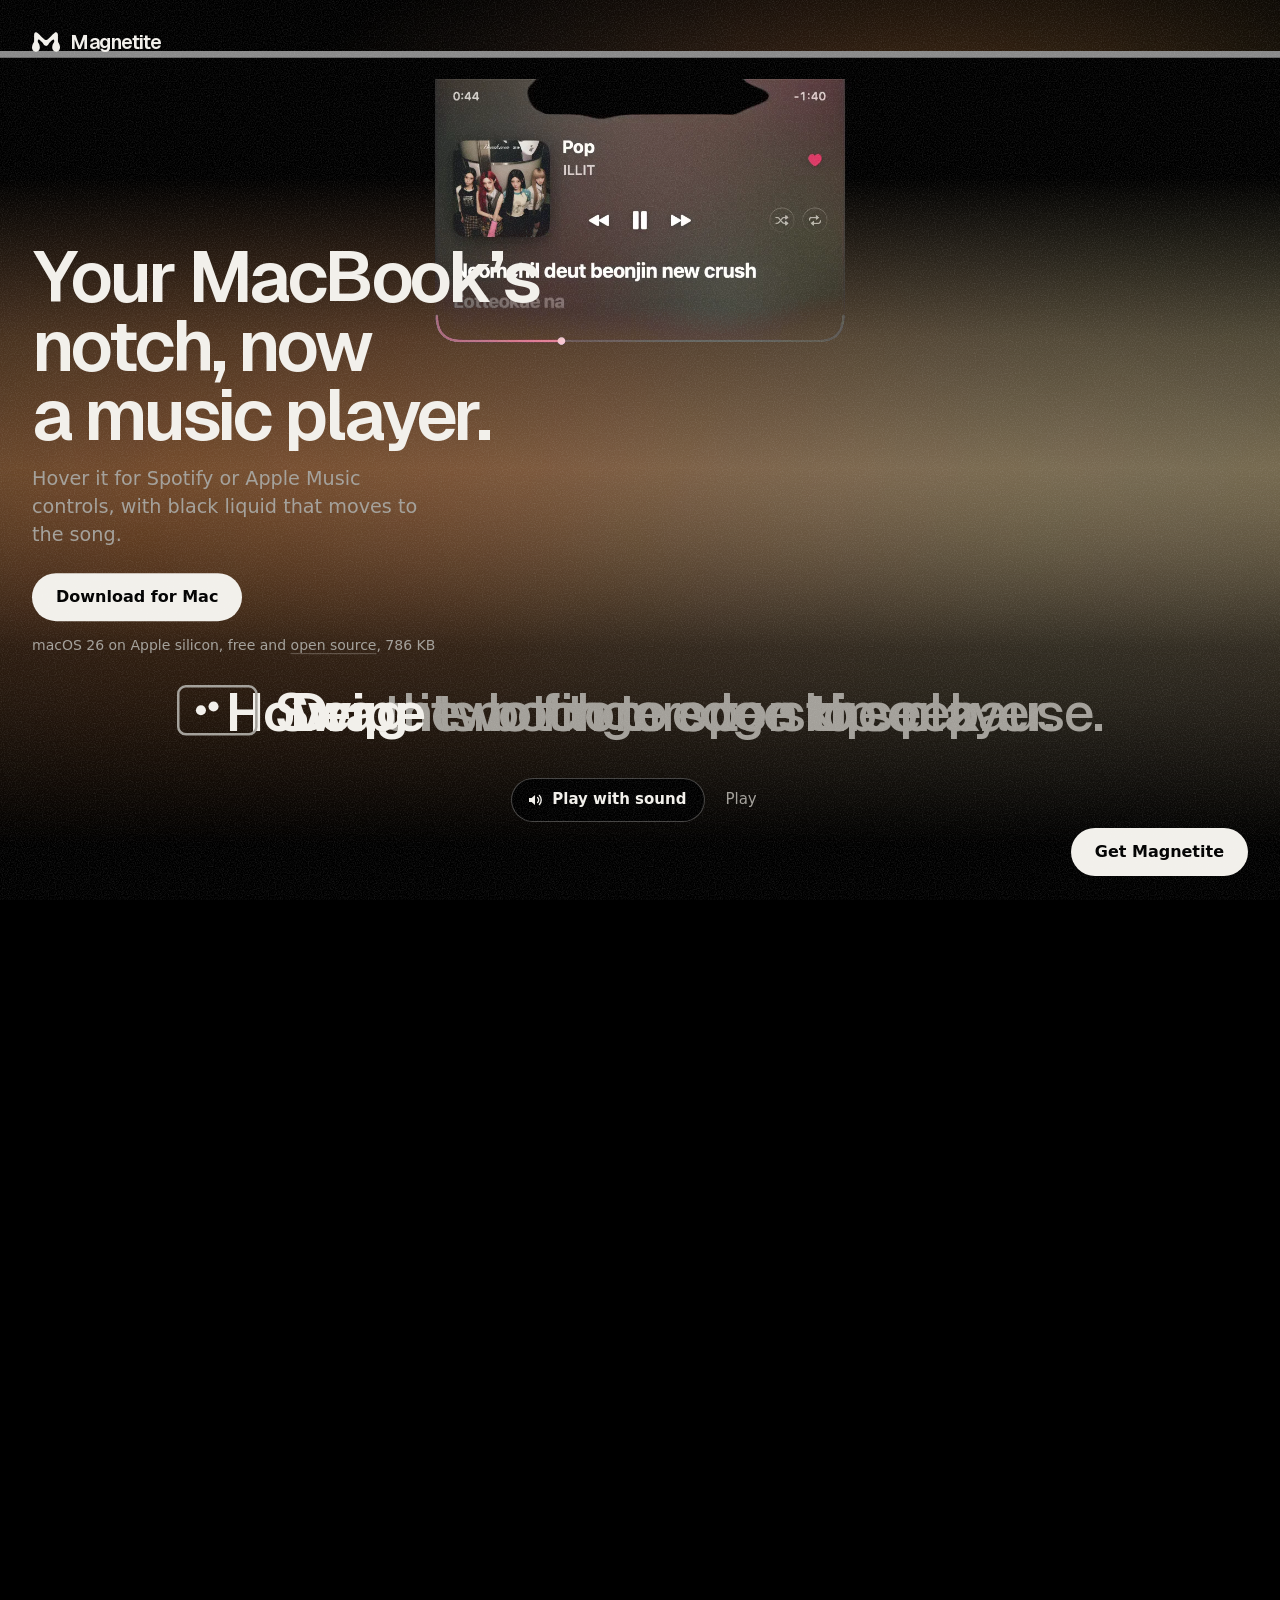
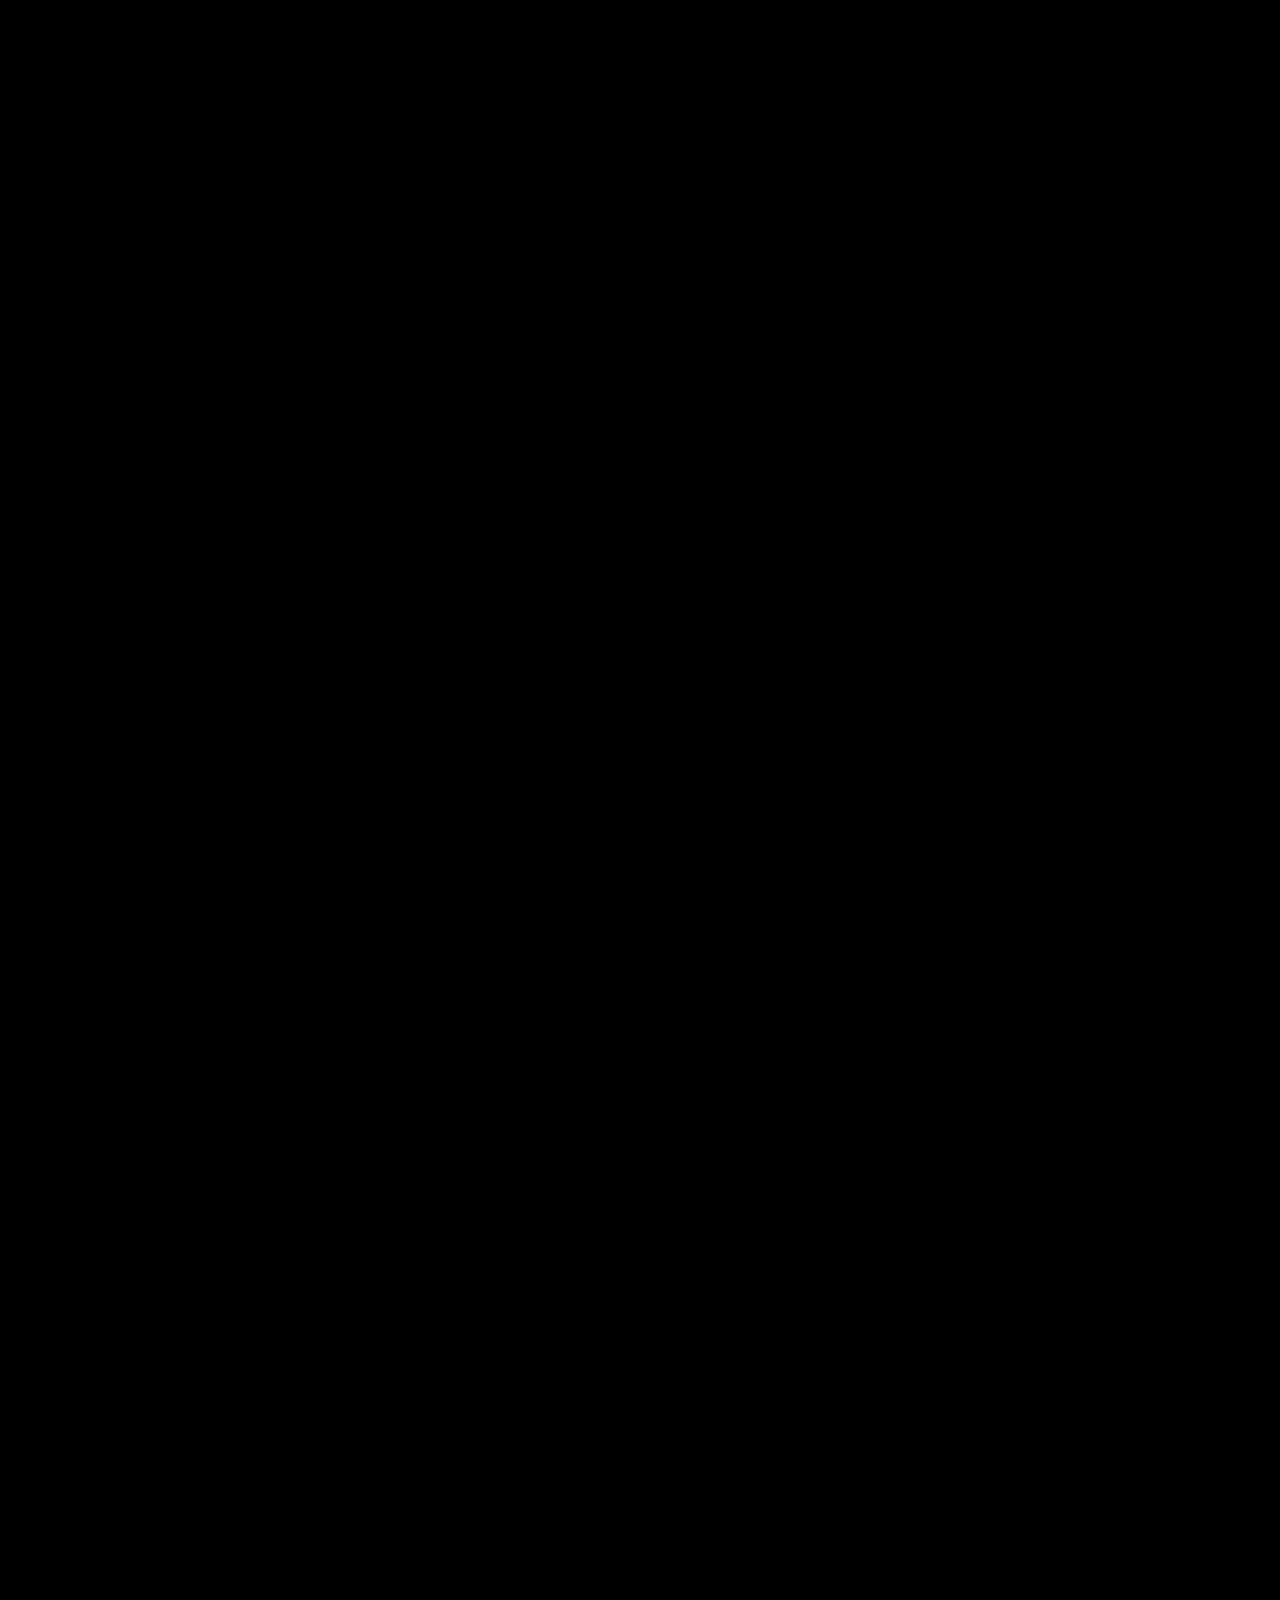
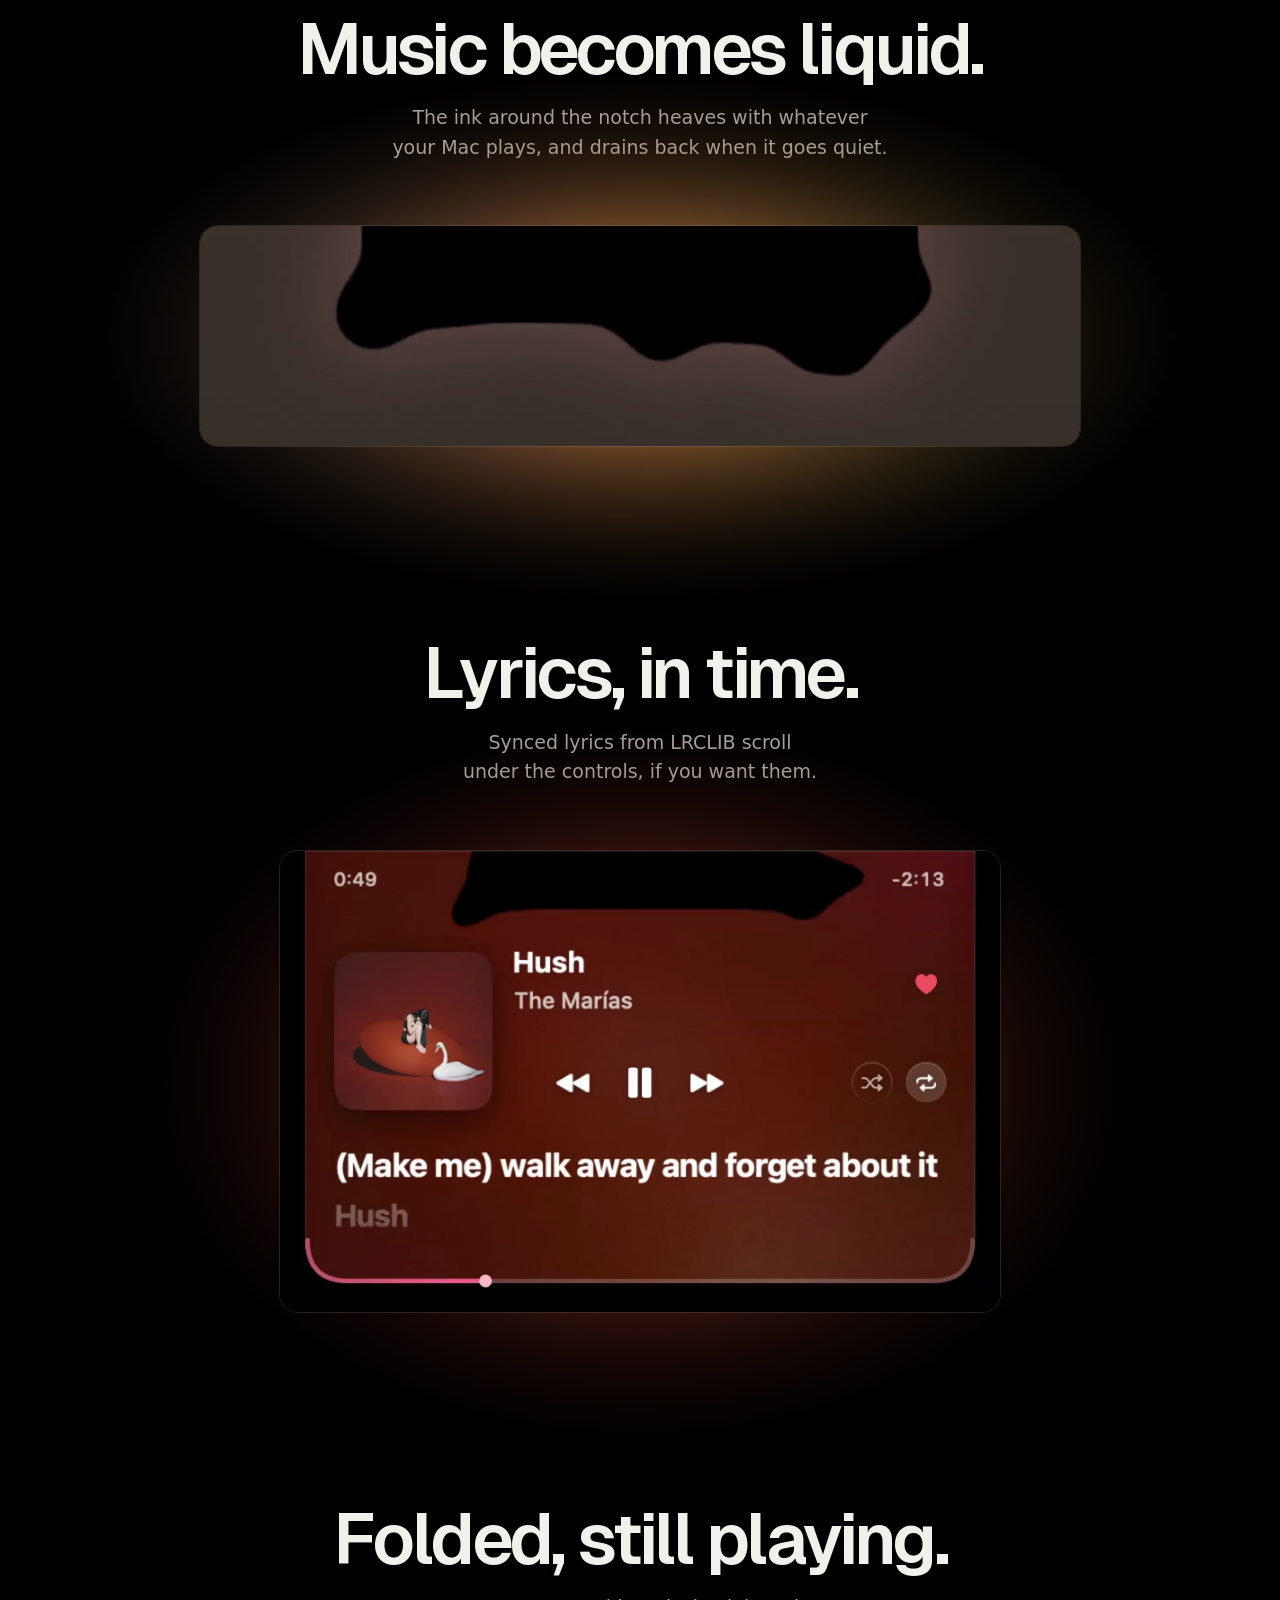
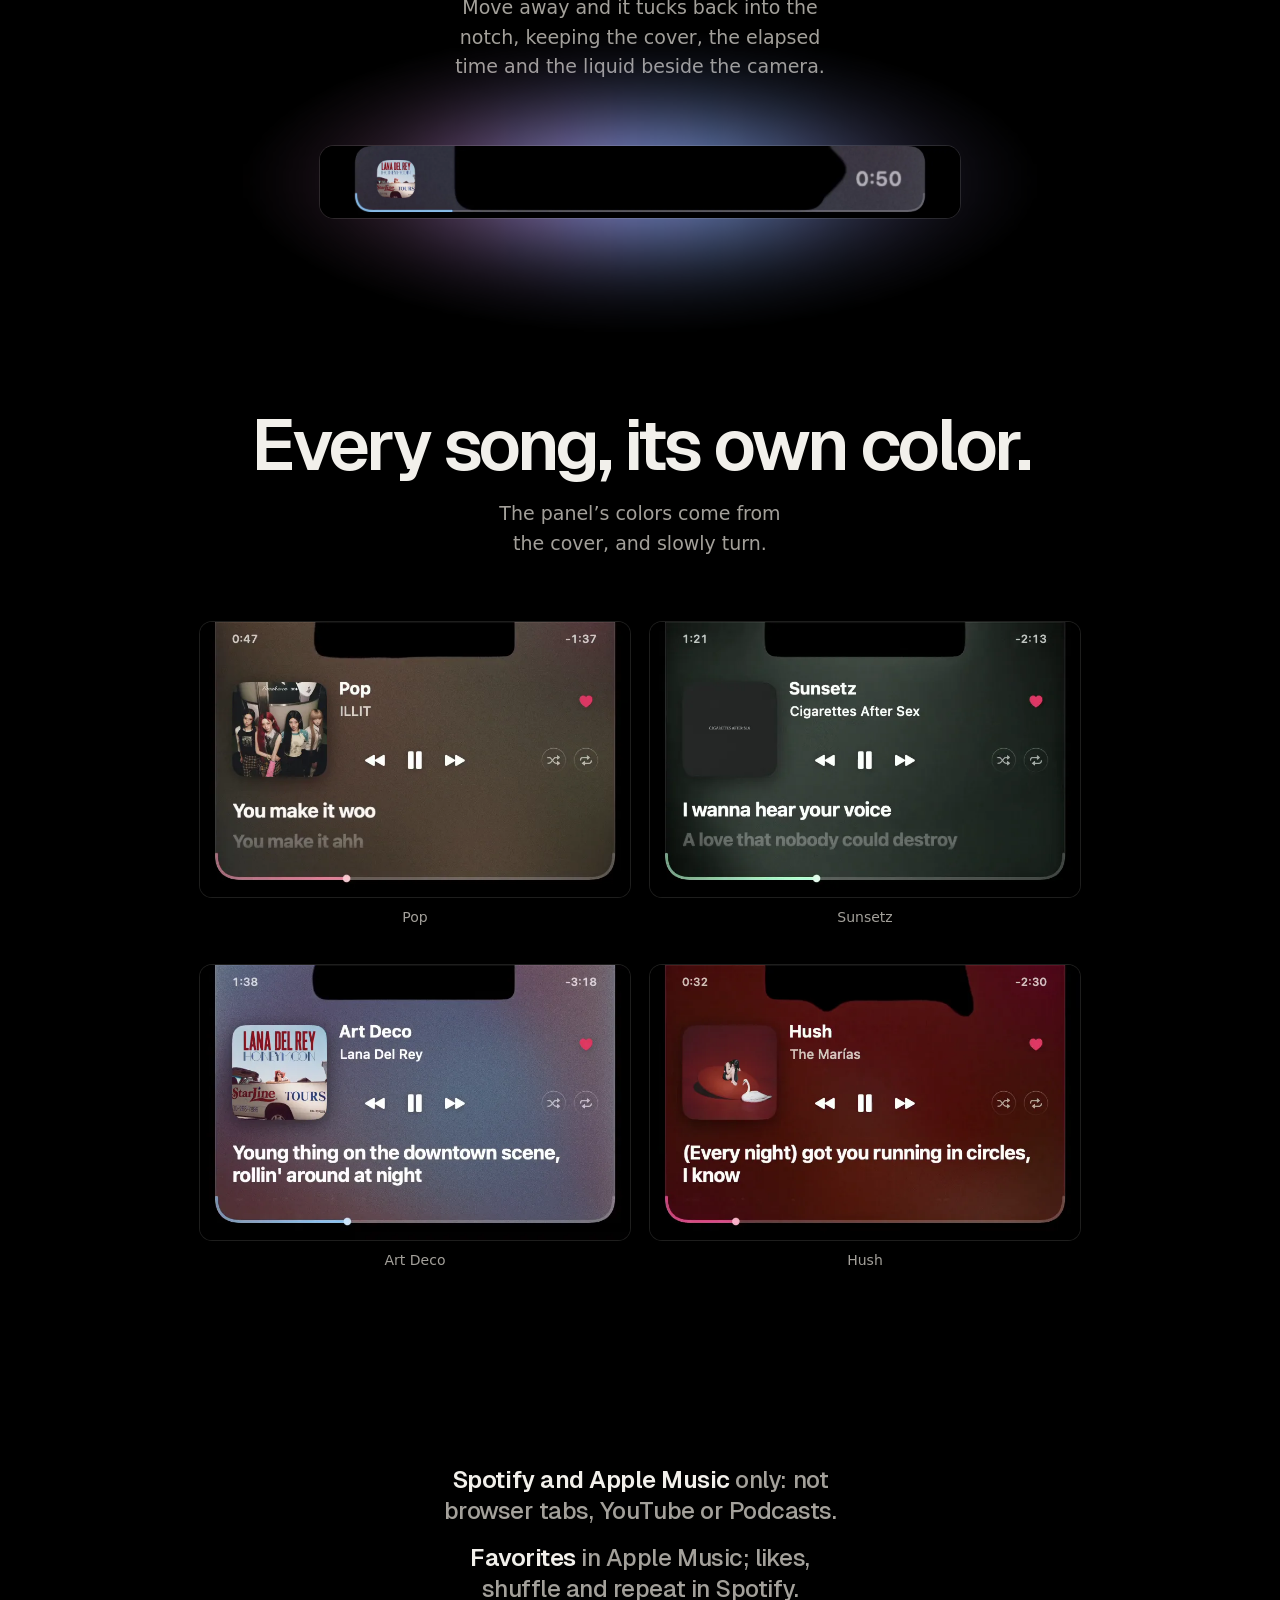
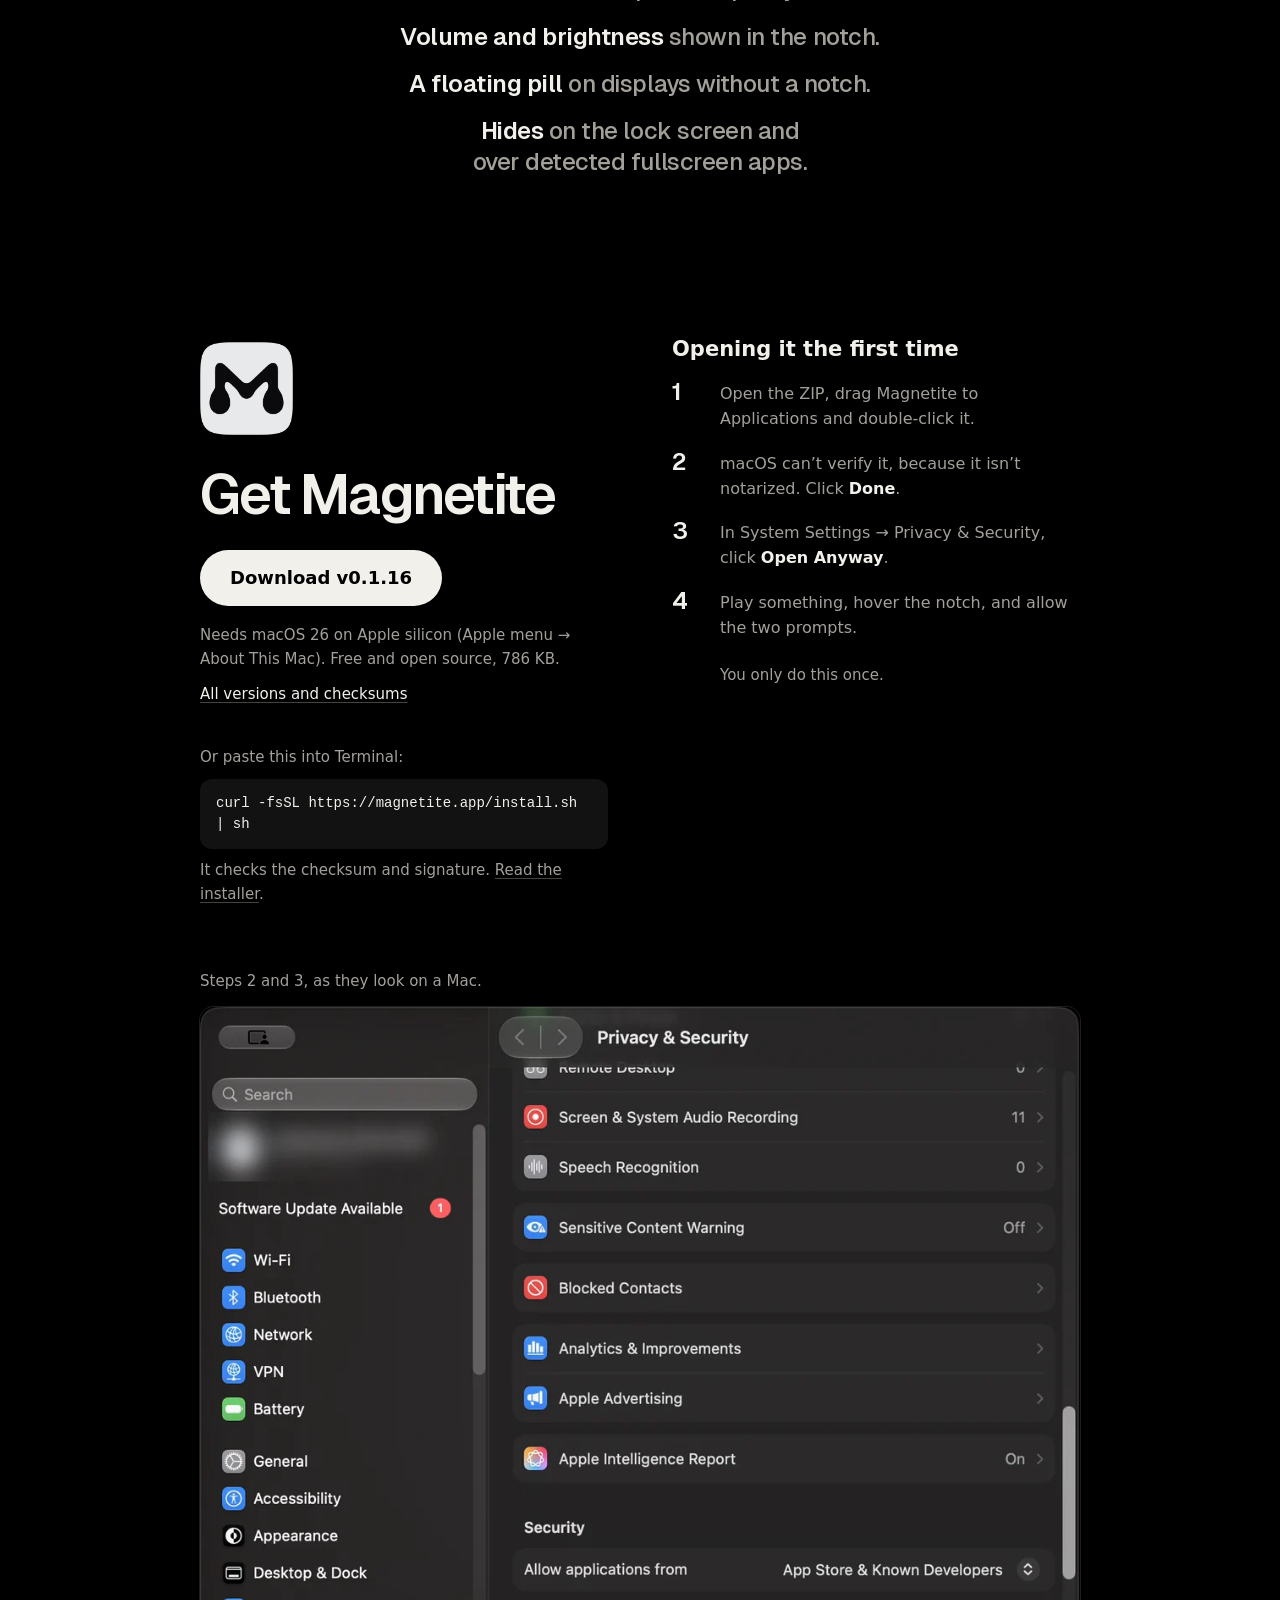
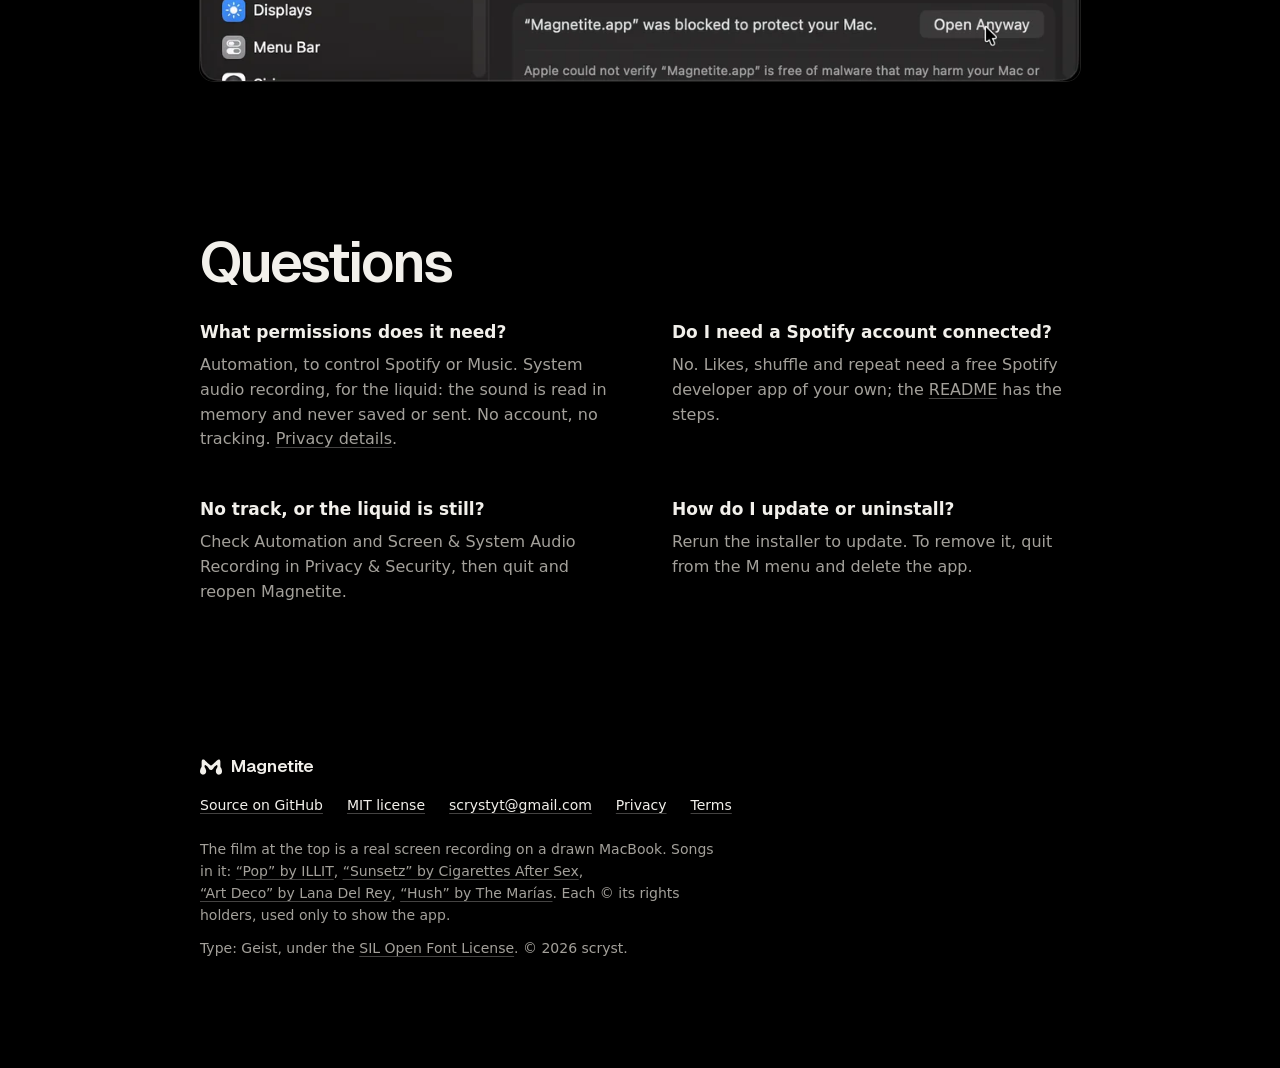
==== commit fe4c8f2f: "Site: the Swipe trackpad's fingers swipe right and never snap back the owner 11-05: the fingers swip" ====
--- a/site/index.html
+++ b/site/index.html
@@ -200,7 +200,7 @@
       <ol class="moves" aria-label="How it works" data-render-check-ignore>
         <li><b>Hover</b> the notch to open the player.</li>
         <li><b>Drag</b> its bottom edge to seek.</li>
-        <li><svg class="pad" viewBox="0 0 64 40" aria-hidden="true"><rect x="1" y="1" width="62" height="38" rx="6"/><g data-fingers><circle cx="27" cy="20" r="4"/><circle cx="37" cy="17" r="4"/></g></svg><b>Swipe</b> two fingers to skip or pause.</li>
+        <li><svg class="pad" viewBox="0 0 64 40" aria-hidden="true"><rect x="1" y="1" width="62" height="38" rx="6"/><g data-fingers><circle cx="19" cy="20" r="4"/><circle cx="29" cy="17" r="4"/></g></svg><b>Swipe</b> two fingers to skip or pause.</li>
       </ol>
 
       <div class="stage__foot">
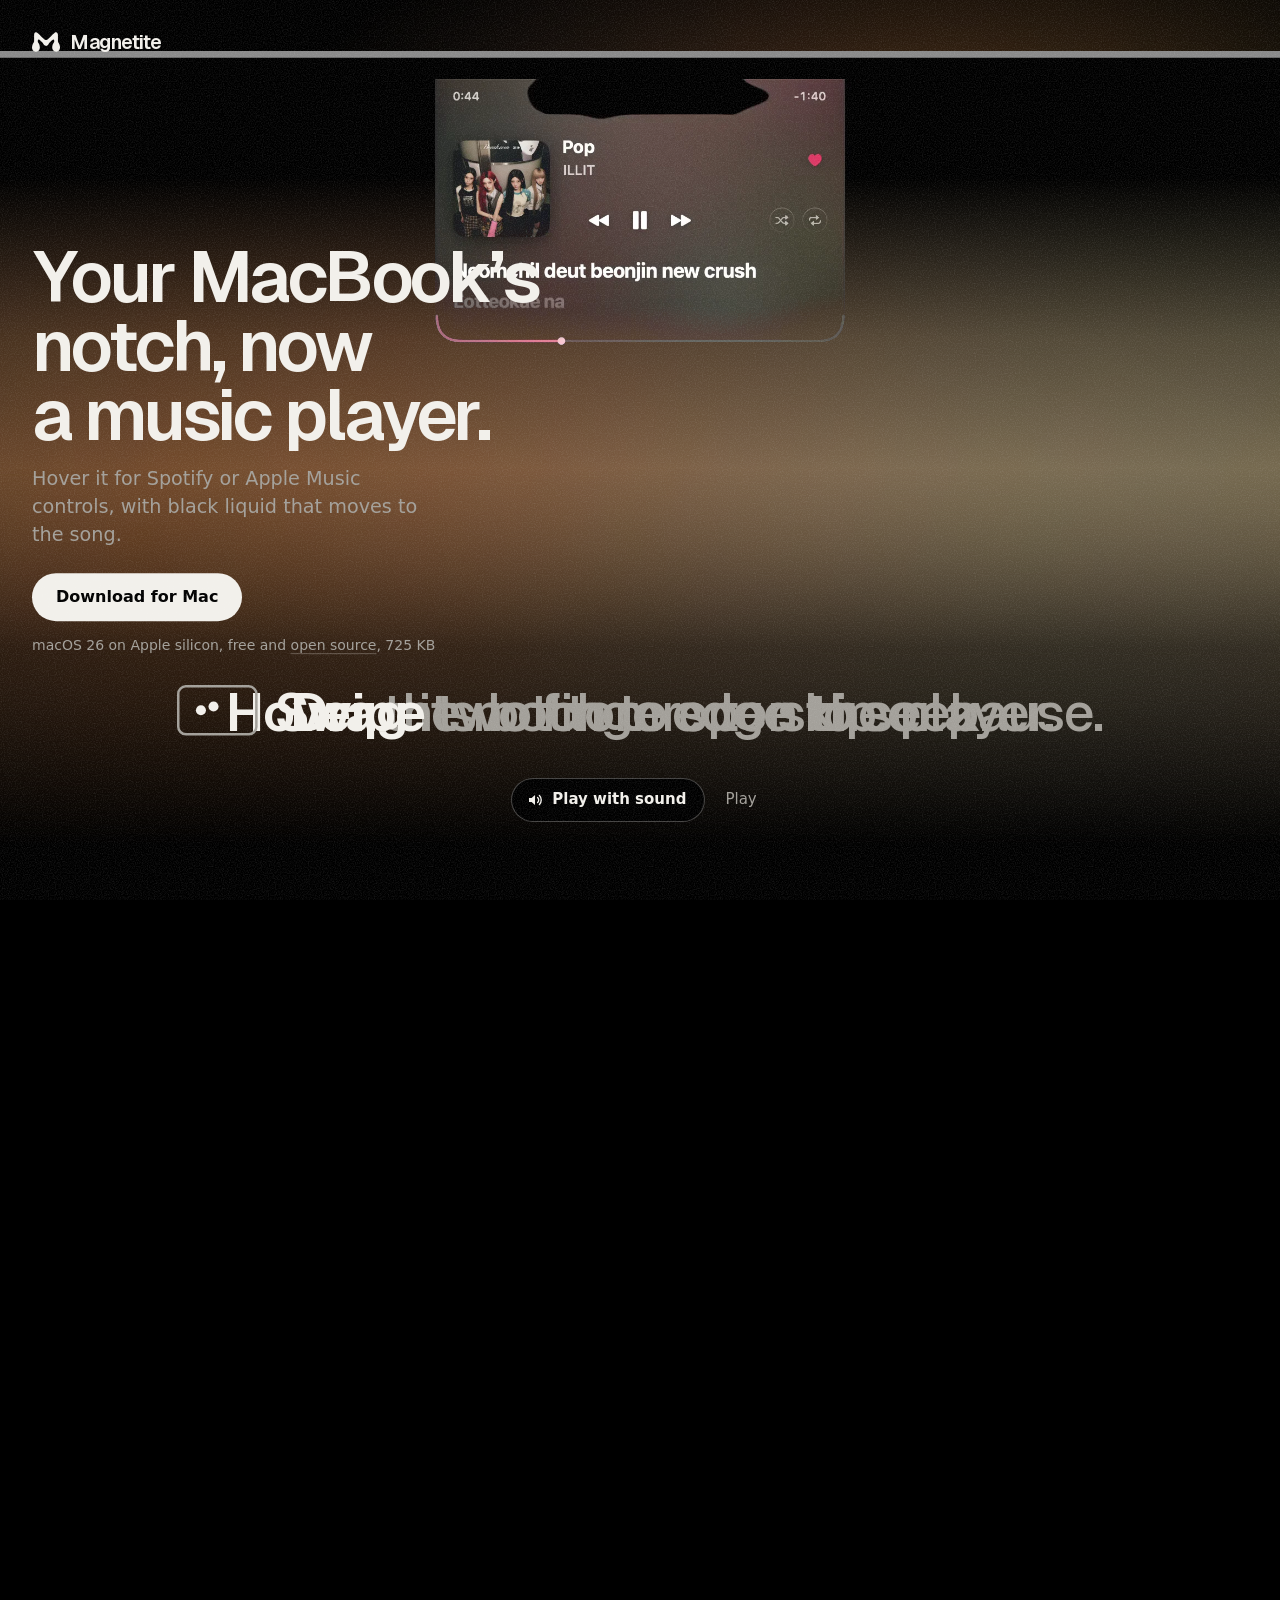
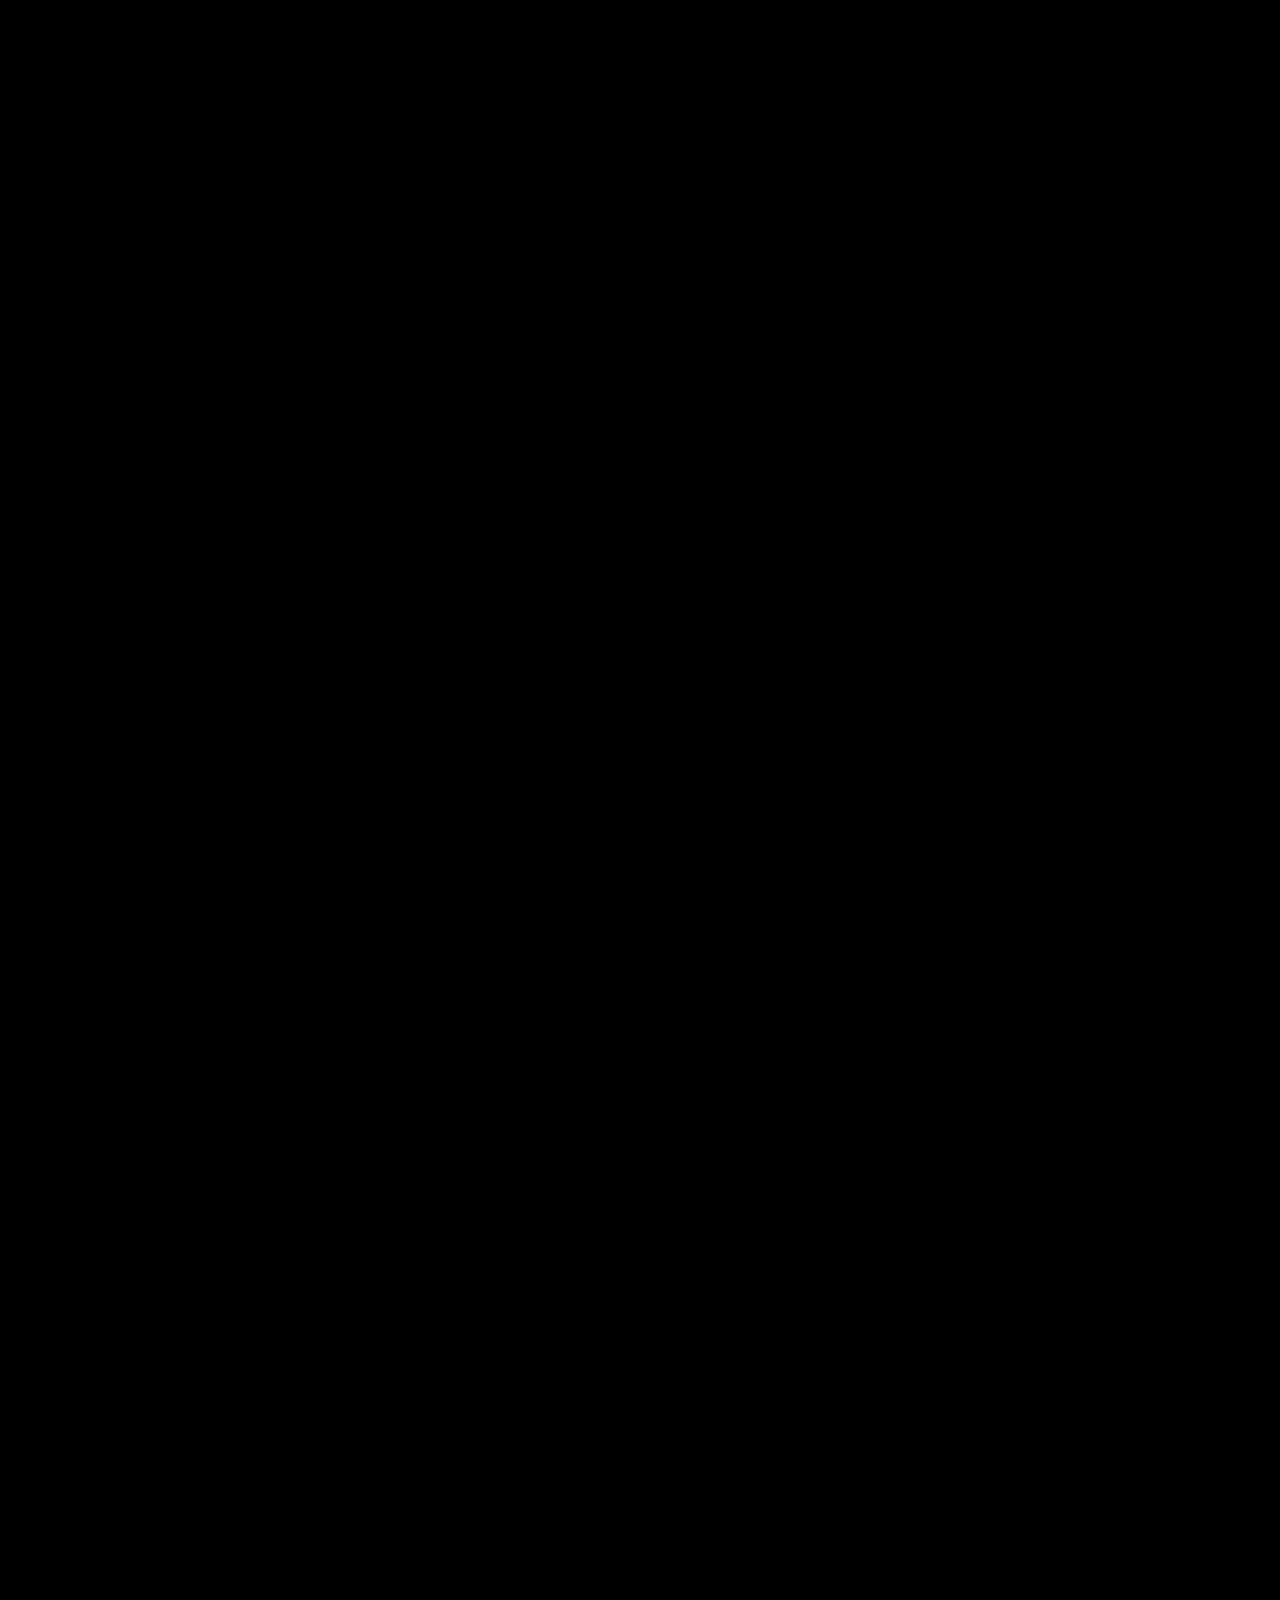
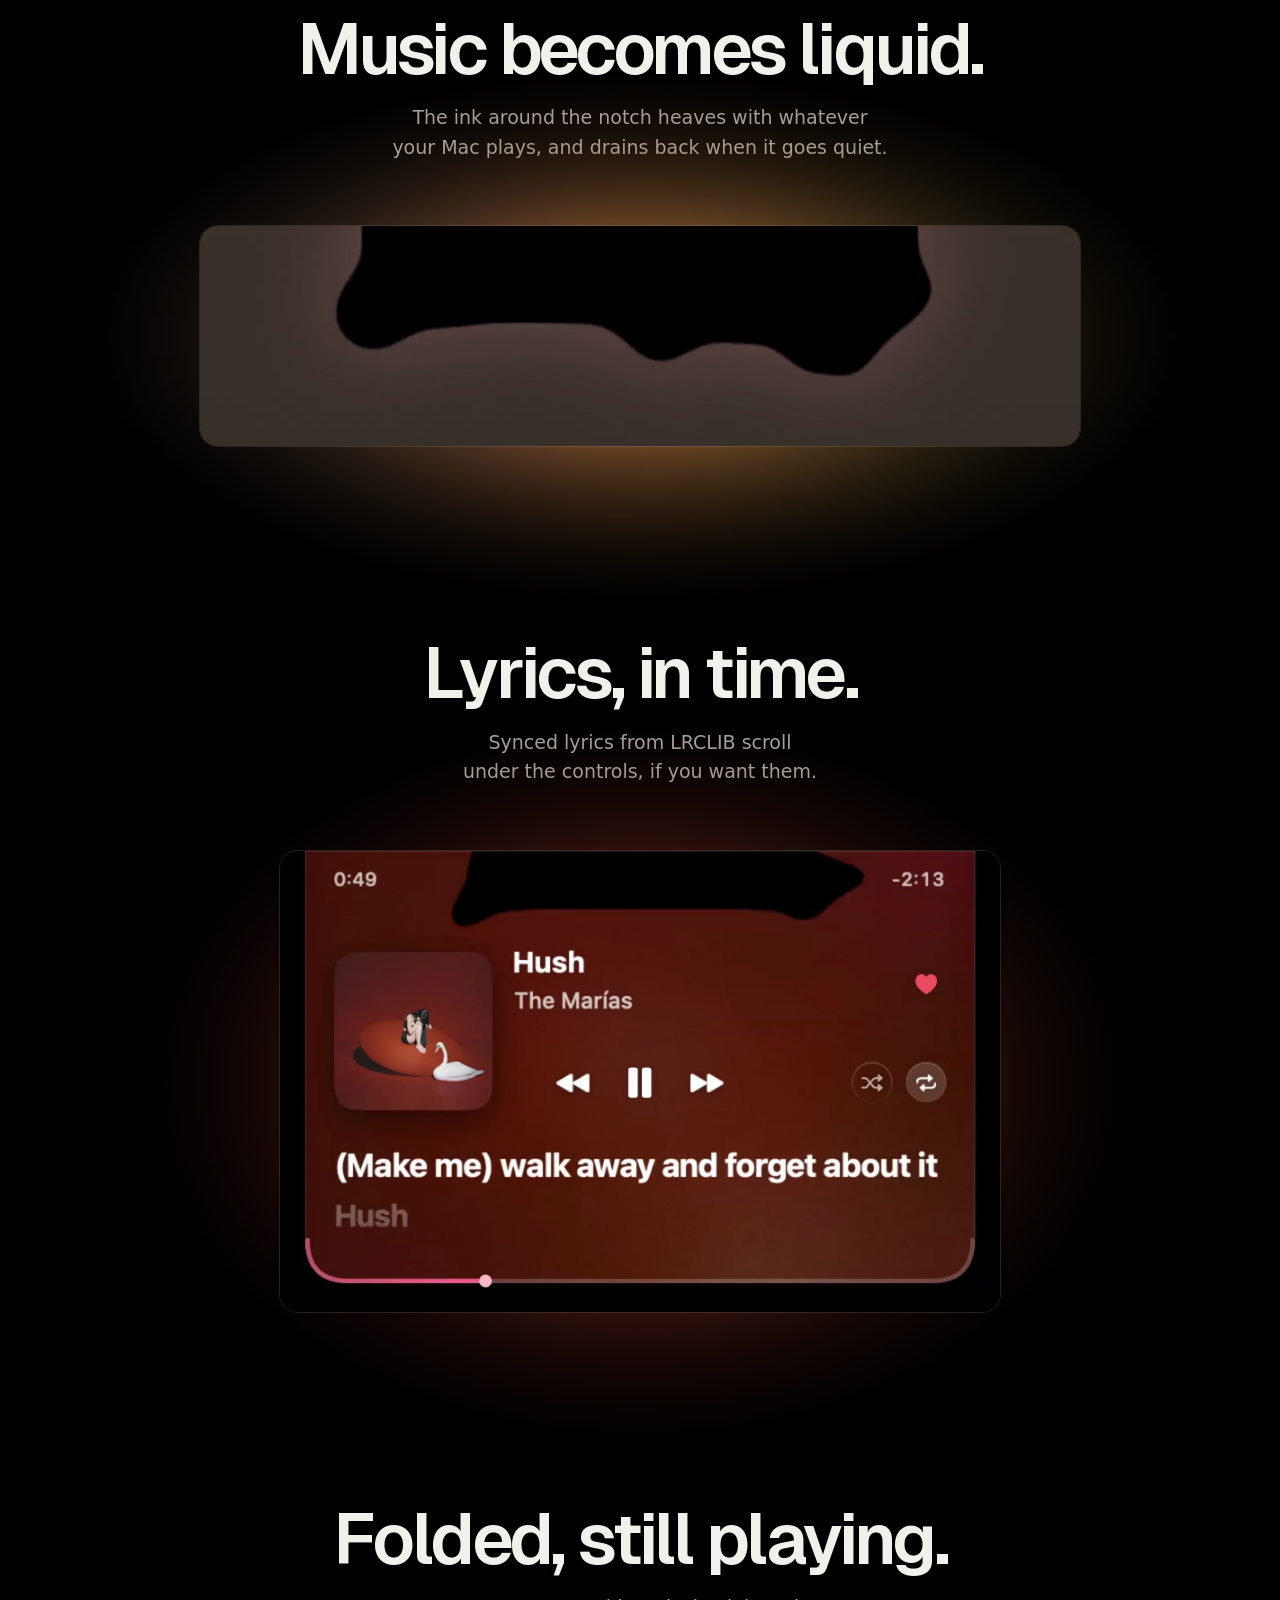
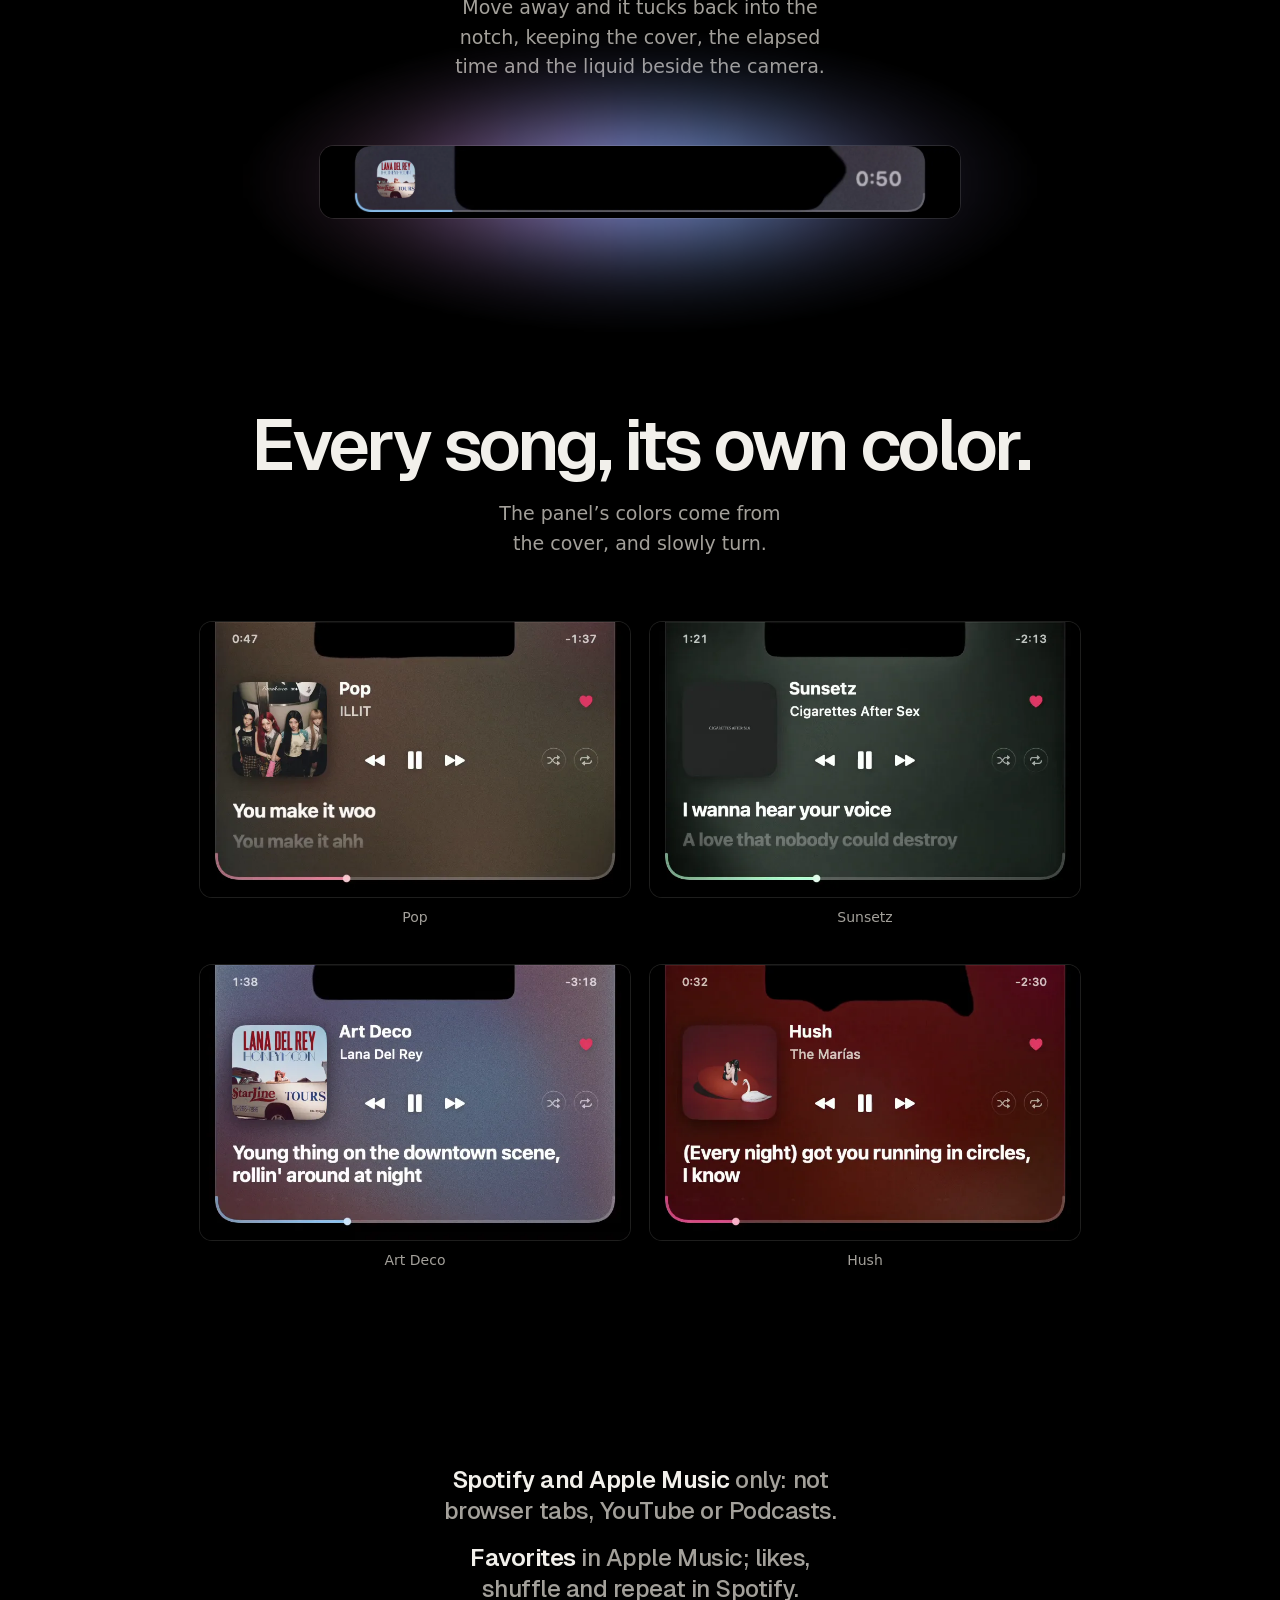
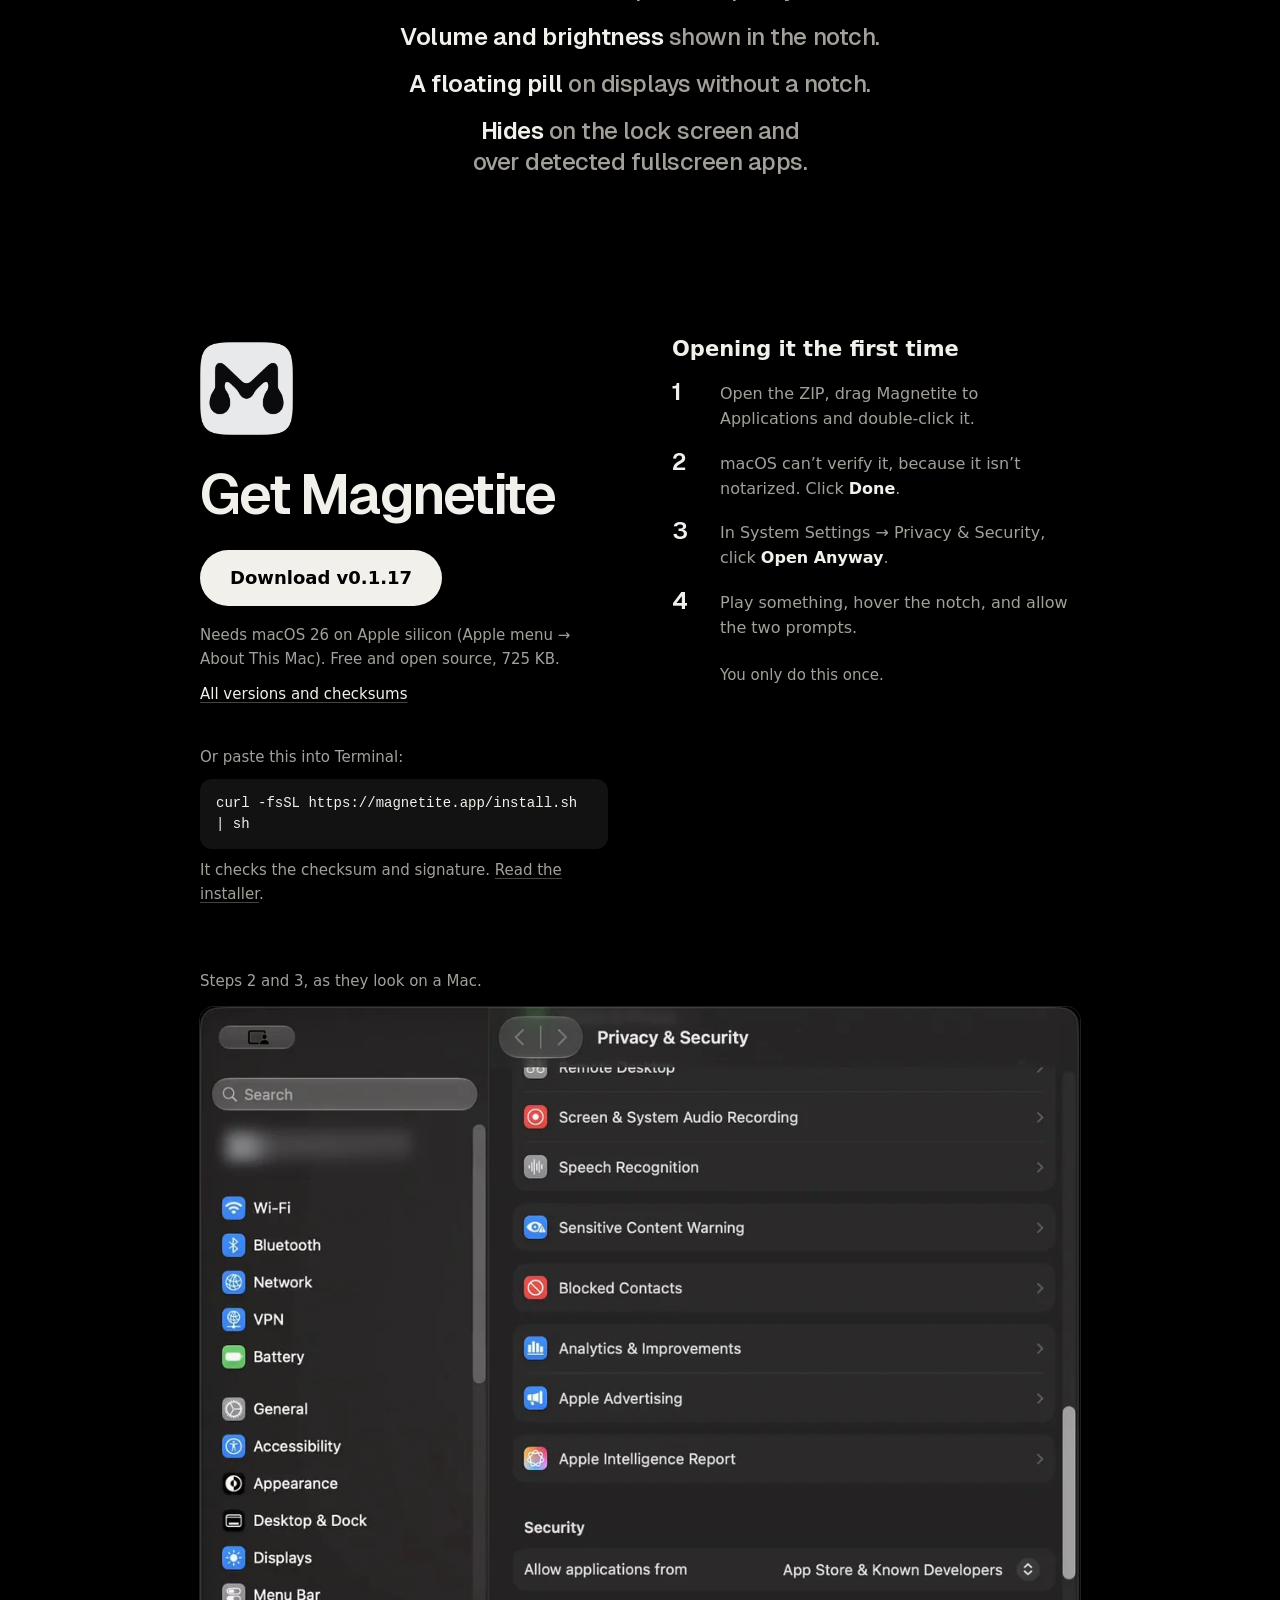
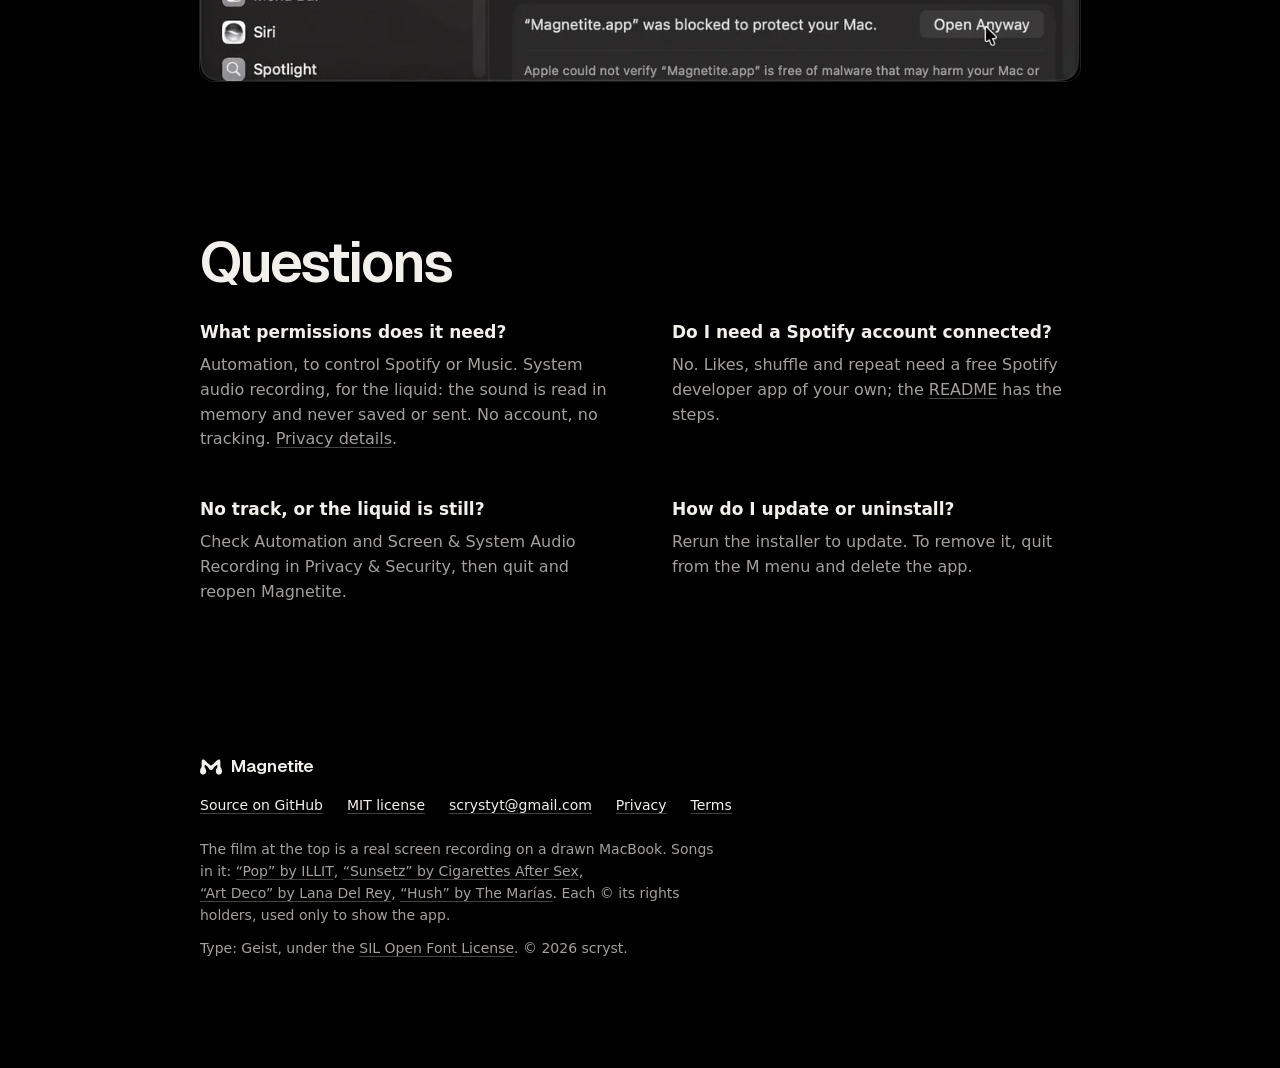
==== commit f43c14aa: "Magnetite 0.1.17: a neutral bundle identifier and no build paths The bundle identifier is now app.ma" ====
--- a/site/index.html
+++ b/site/index.html
@@ -42,7 +42,7 @@
   "operatingSystem": "macOS 26 or later",
   "processorRequirements": "Apple silicon",
   "license": "https://github.com/scryst/magnetite/blob/main/LICENSE",
-  "softwareVersion": "0.1.16",
+  "softwareVersion": "0.1.17",
   "image": "https://magnetite.app/og.png",
   "screenshot": "https://magnetite.app/media/demo-poster.webp",
   "isAccessibleForFree": true,
@@ -54,8 +54,8 @@
   ],
   "author": { "@type": "Person", "name": "scryst" },
   "publisher": { "@id": "https://magnetite.app/#scryst" },
-  "downloadUrl": "https://github.com/scryst/magnetite-releases/releases/download/v0.1.16/Magnetite-0.1.16.zip",
-  "fileSize": "786 KB",
+  "downloadUrl": "https://github.com/scryst/magnetite-releases/releases/download/v0.1.17/Magnetite-0.1.17.zip",
+  "fileSize": "725 KB",
   "offers": { "@type": "Offer", "price": "0", "priceCurrency": "USD" }
 }
 </script>
@@ -141,10 +141,10 @@
         <h1 class="hero__title" id="hero-title">Your MacBook’s notch, now a music&nbsp;player.</h1>
         <p class="pitch__lede">Hover it for Spotify or Apple Music controls, with black liquid that moves to the&nbsp;song.</p>
         <div class="pitch__actions">
-          <a class="button" data-download data-share rel="external" href="https://github.com/scryst/magnetite-releases/releases/download/v0.1.16/Magnetite-0.1.16.zip"
-             aria-describedby="hero-requires"><span data-share-label>Download for Mac</span><span class="visually-hidden">, Magnetite v0.1.16 ZIP from GitHub</span></a>
+          <a class="button" data-download data-share rel="external" href="https://github.com/scryst/magnetite-releases/releases/download/v0.1.17/Magnetite-0.1.17.zip"
+             aria-describedby="hero-requires"><span data-share-label>Download for Mac</span><span class="visually-hidden">, Magnetite v0.1.17 ZIP from GitHub</span></a>
         </div>
-        <p class="pitch__meta" data-requires id="hero-requires">macOS 26 on Apple silicon, free and <a href="https://github.com/scryst/magnetite" rel="external">open source</a>, 786 KB</p>
+        <p class="pitch__meta" data-requires id="hero-requires">macOS 26 on Apple silicon, free and <a href="https://github.com/scryst/magnetite" rel="external">open source</a>, 725 KB</p>
       </div>
 
       <!-- The MacBook is drawn; the player on its screen is a screen recording of the
@@ -272,9 +272,9 @@
     <div class="get__main">
       <img class="get__icon" src="media/icon.webp" width="128" height="128" loading="lazy" decoding="async" alt="">
       <h2 class="get__title" id="get-title">Get Magnetite</h2>
-      <a class="button button--big" data-download data-share rel="external" href="https://github.com/scryst/magnetite-releases/releases/download/v0.1.16/Magnetite-0.1.16.zip"
-         aria-describedby="requires"><span data-share-label>Download v0.1.16</span><span class="visually-hidden"> ZIP from GitHub</span></a>
-      <p class="get__requires" data-requires id="requires">Needs macOS 26 on Apple silicon (Apple menu → About This Mac). Free and open source, 786 KB.</p>
+      <a class="button button--big" data-download data-share rel="external" href="https://github.com/scryst/magnetite-releases/releases/download/v0.1.17/Magnetite-0.1.17.zip"
+         aria-describedby="requires"><span data-share-label>Download v0.1.17</span><span class="visually-hidden"> ZIP from GitHub</span></a>
+      <p class="get__requires" data-requires id="requires">Needs macOS 26 on Apple silicon (Apple menu → About This Mac). Free and open source, 725 KB.</p>
       <p class="get__all"><a href="https://github.com/scryst/magnetite-releases/releases" rel="external">All versions and checksums</a></p>
       <div class="get__install" id="install">
         <p>Or paste this into Terminal:</p>
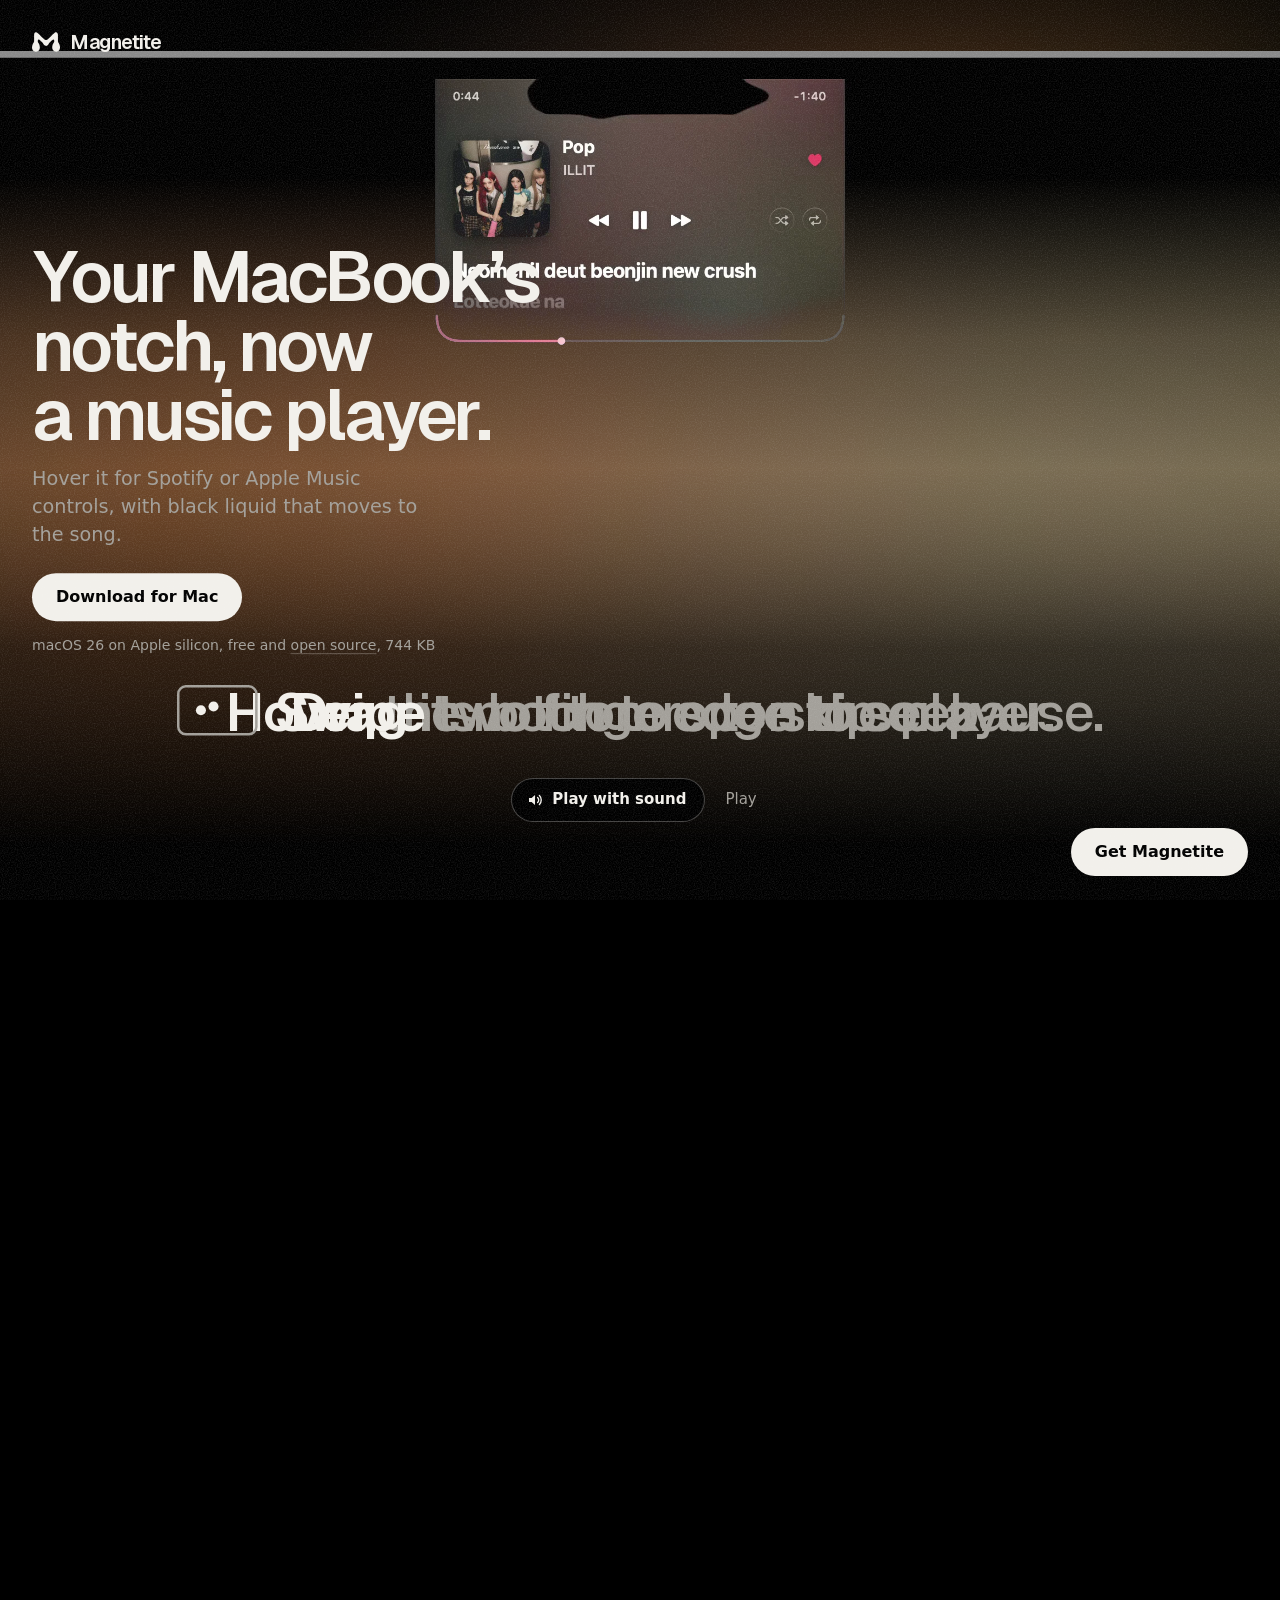
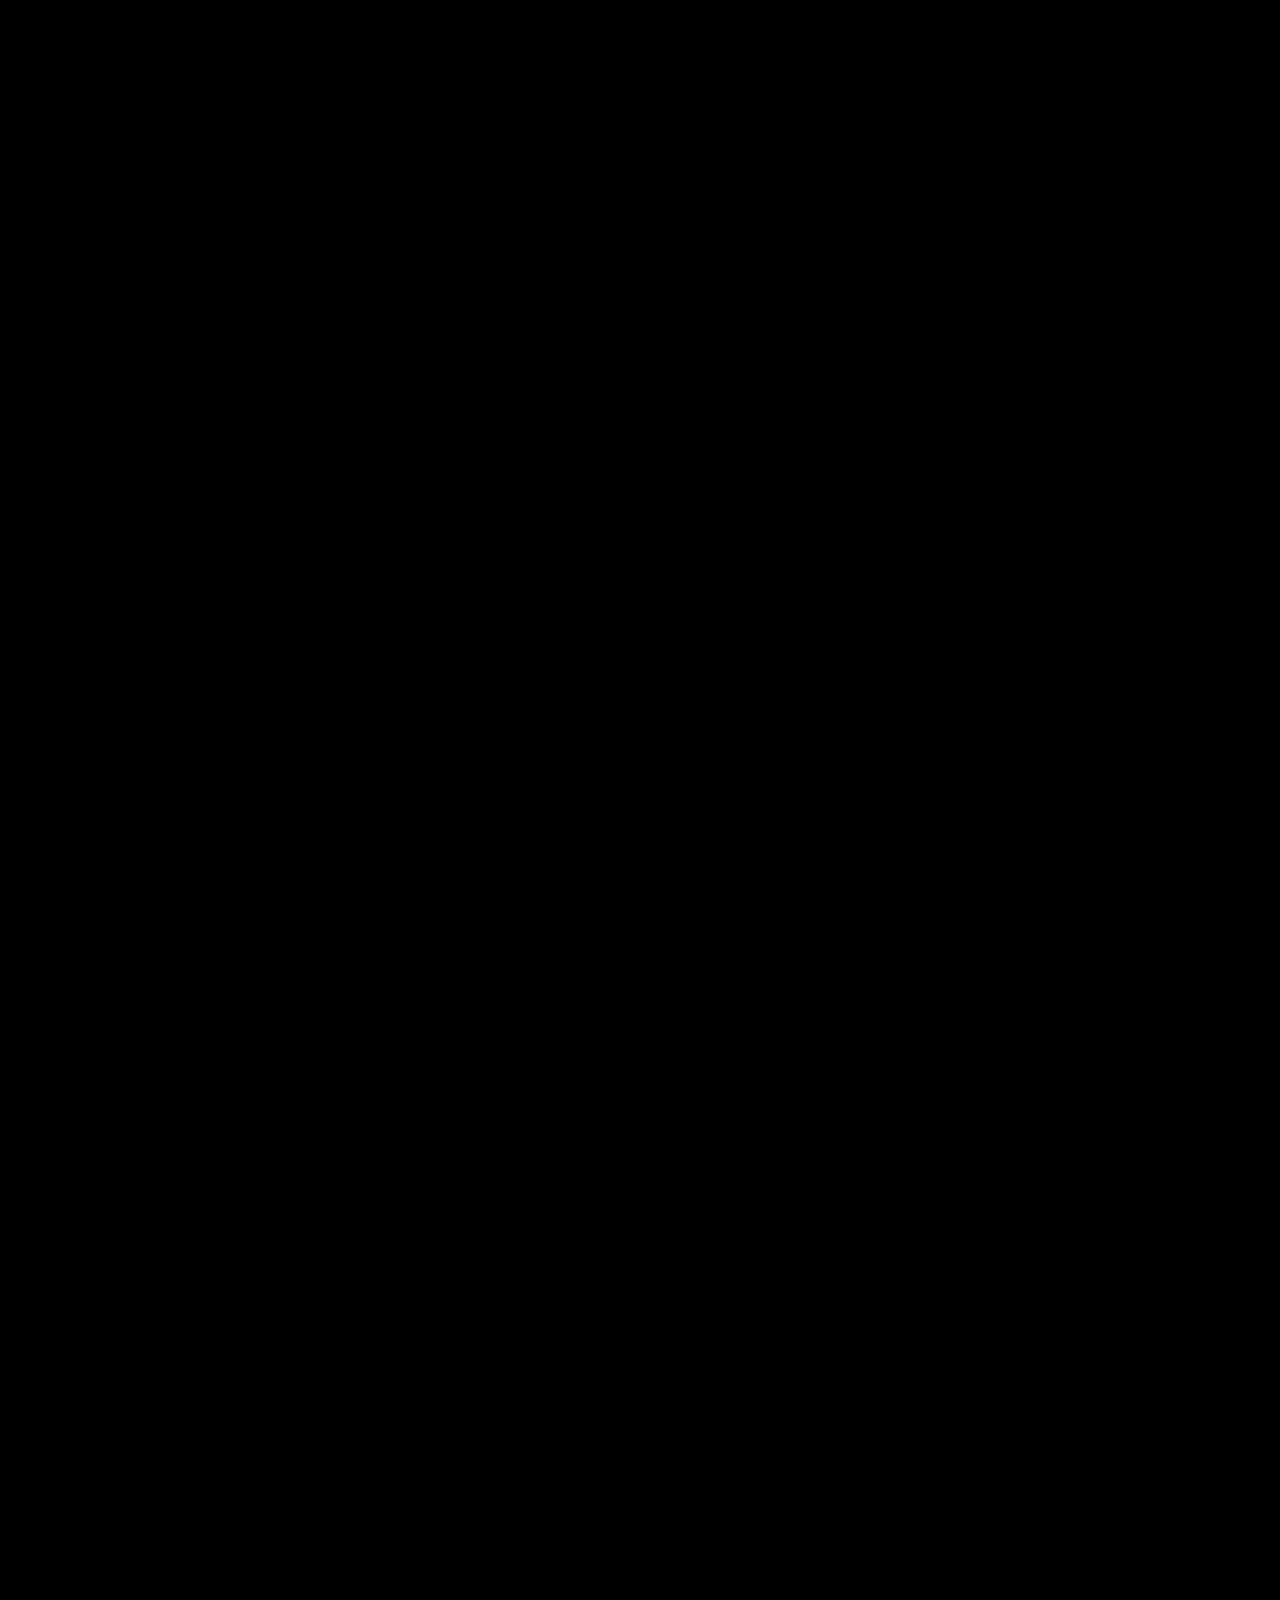
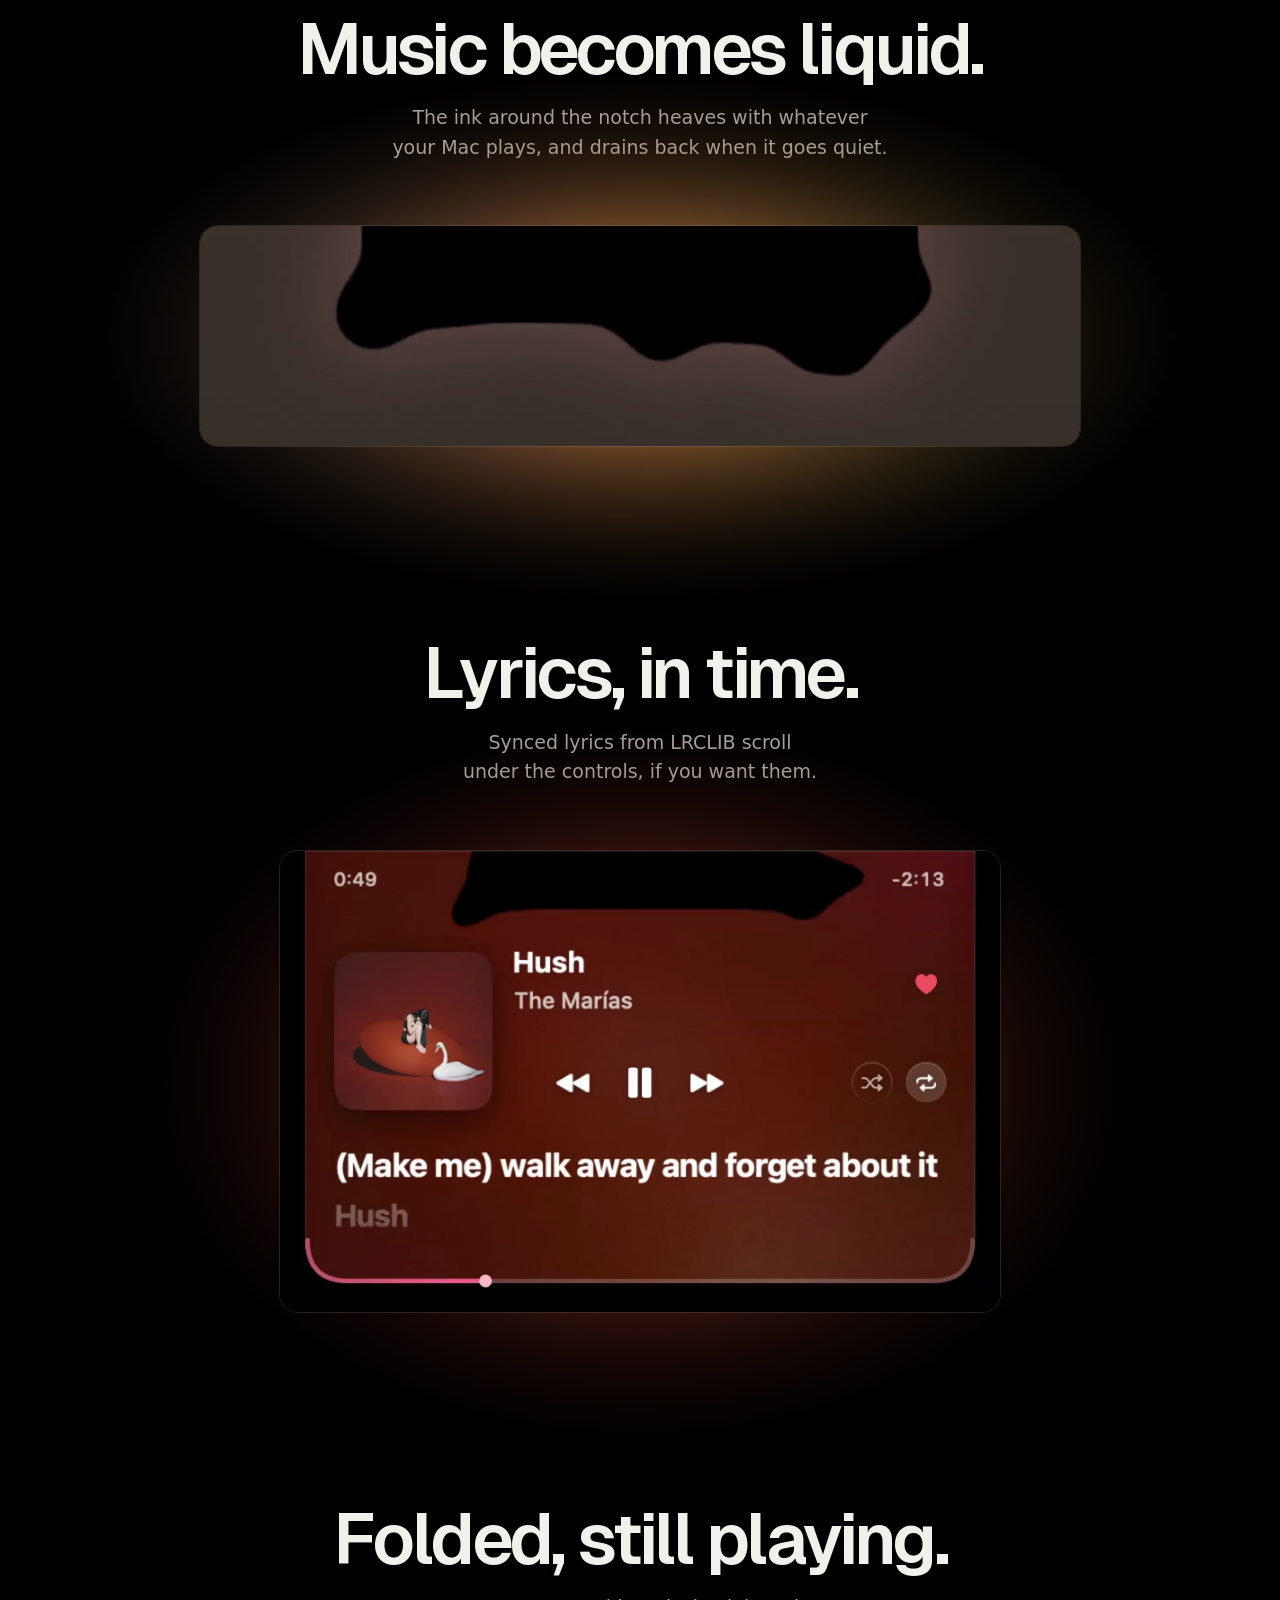
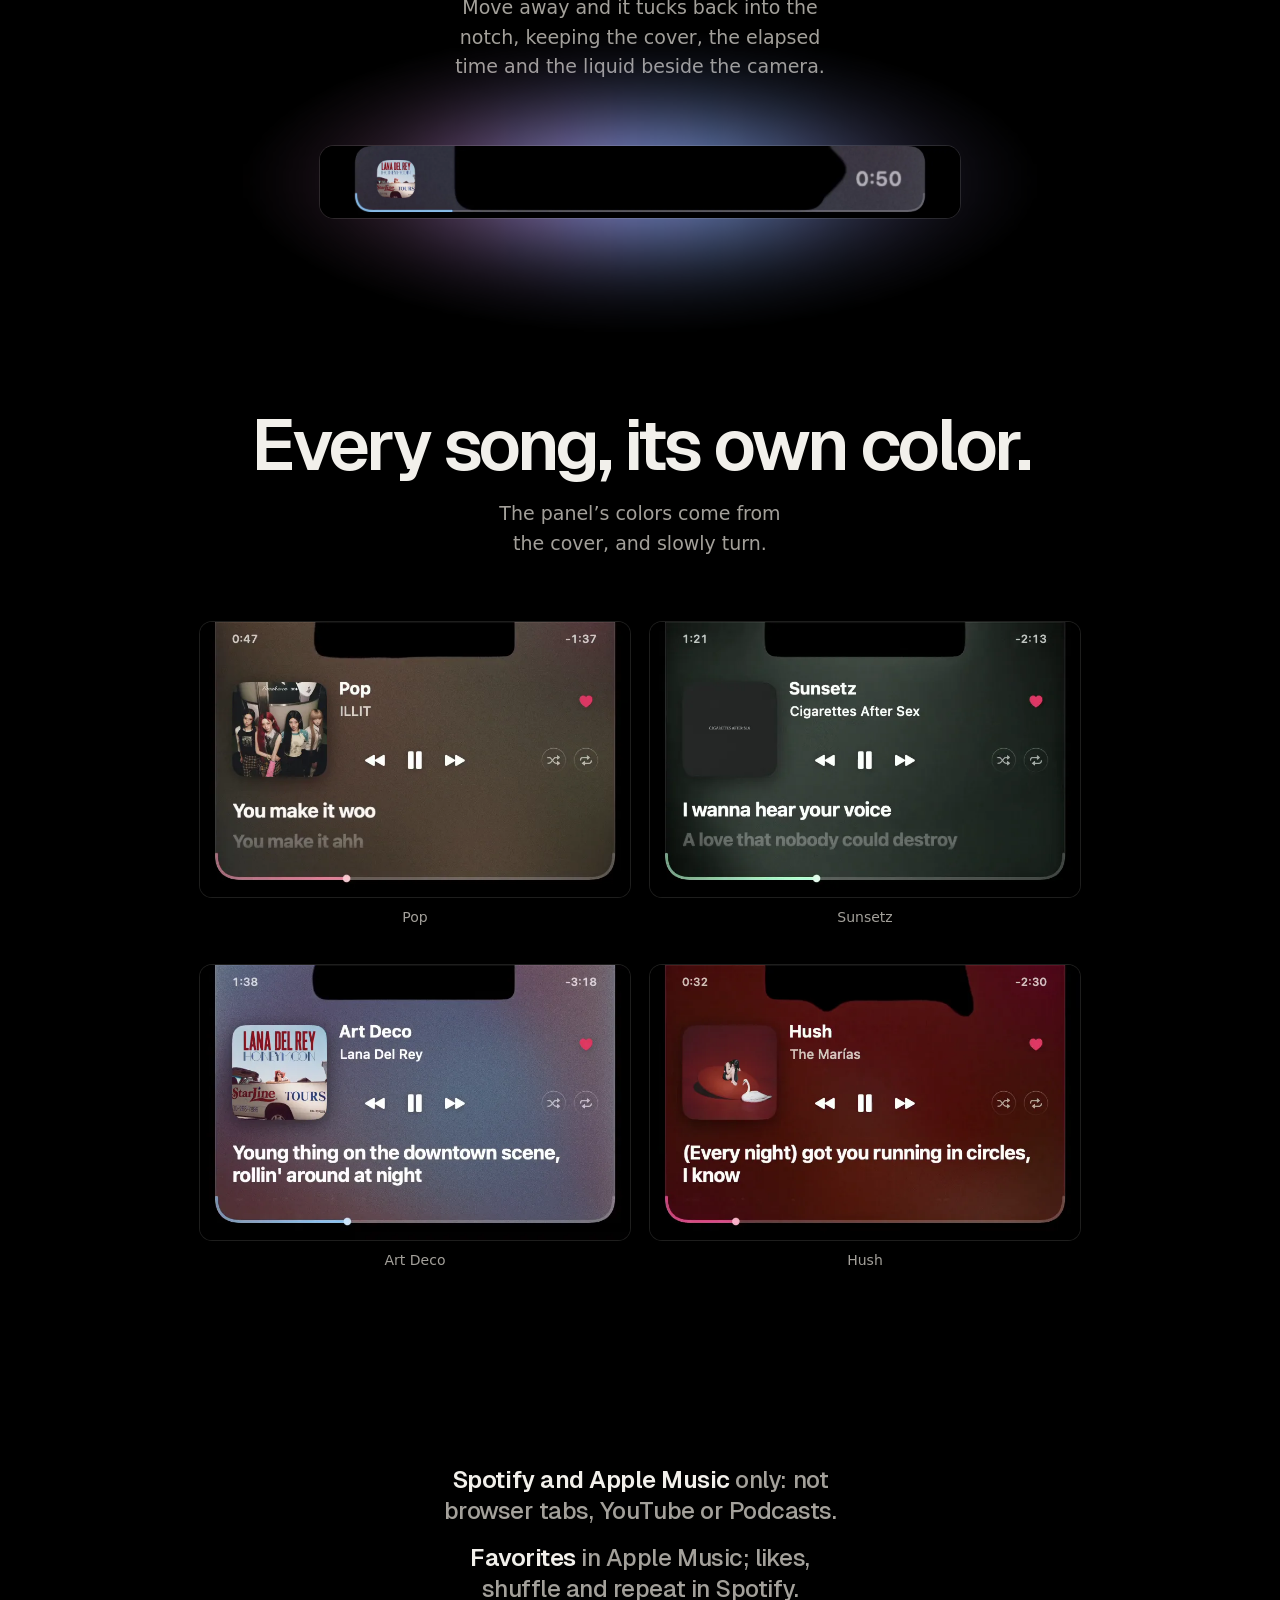
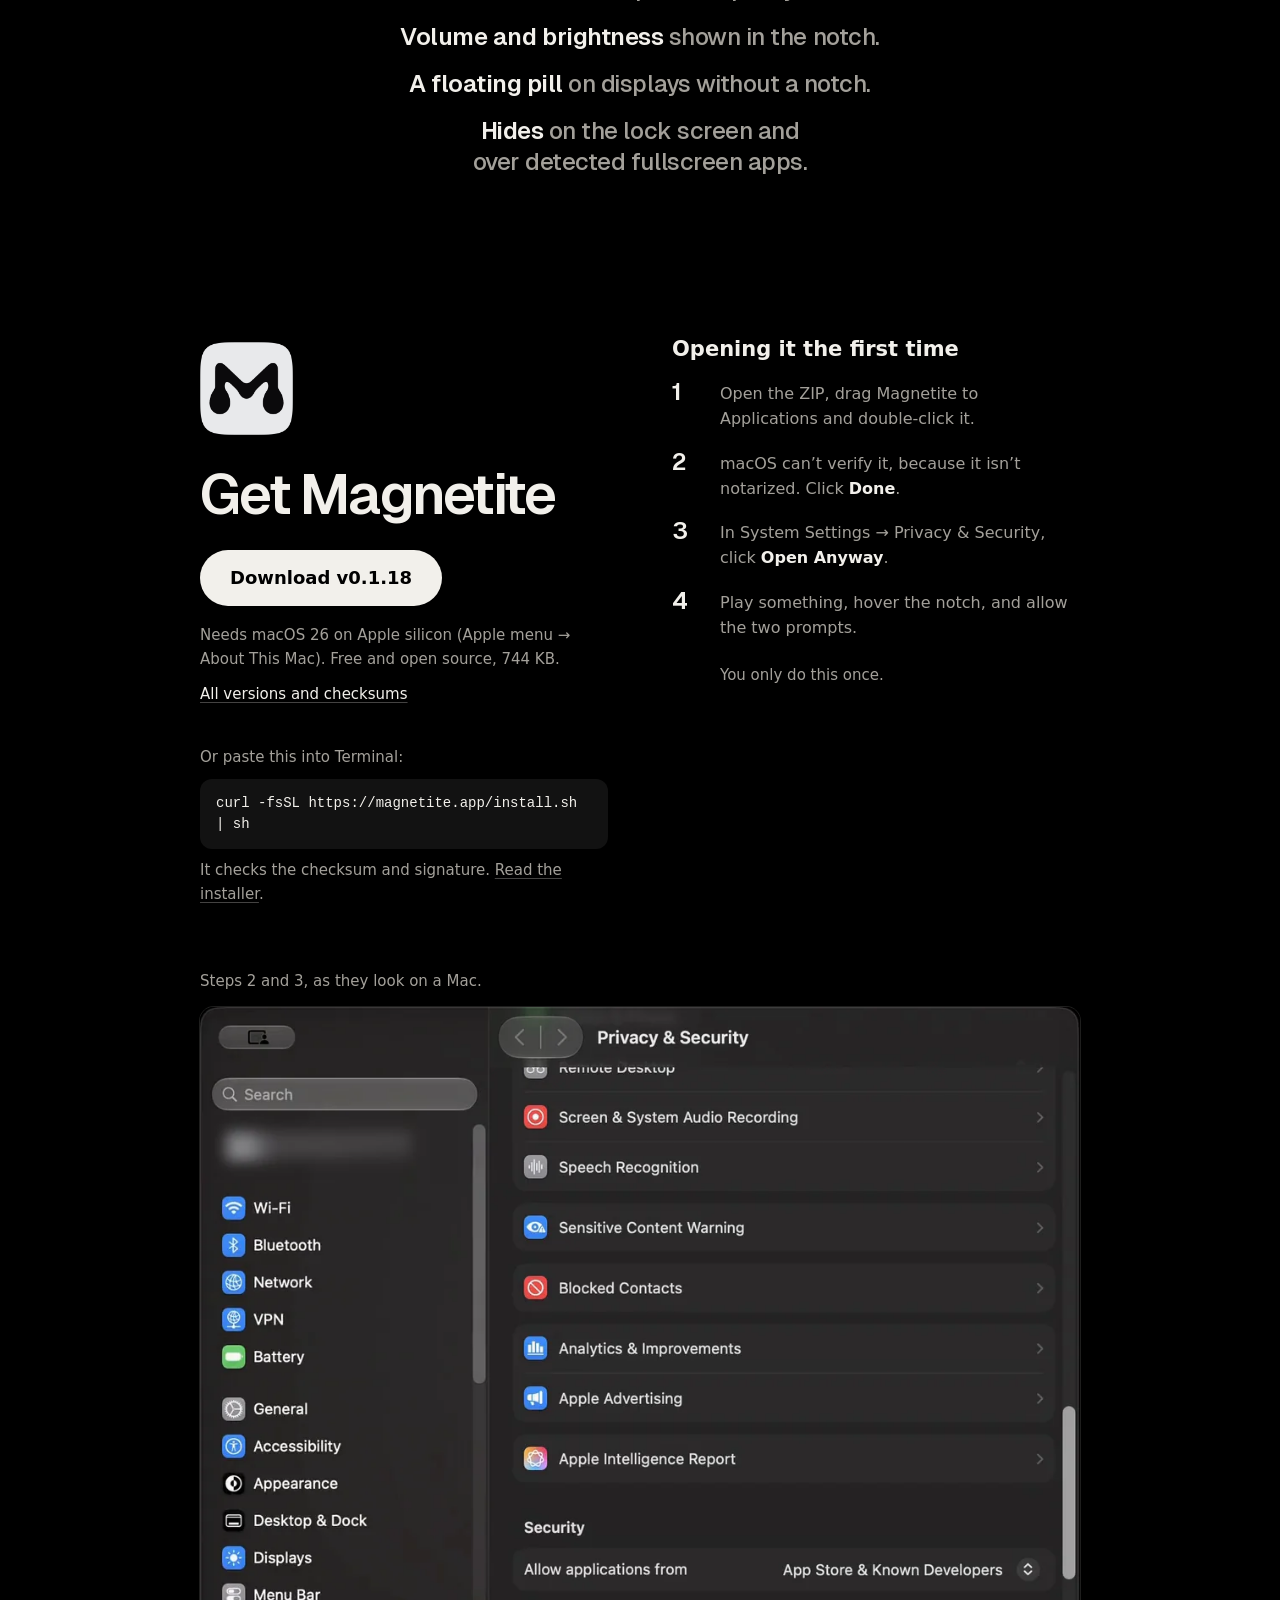
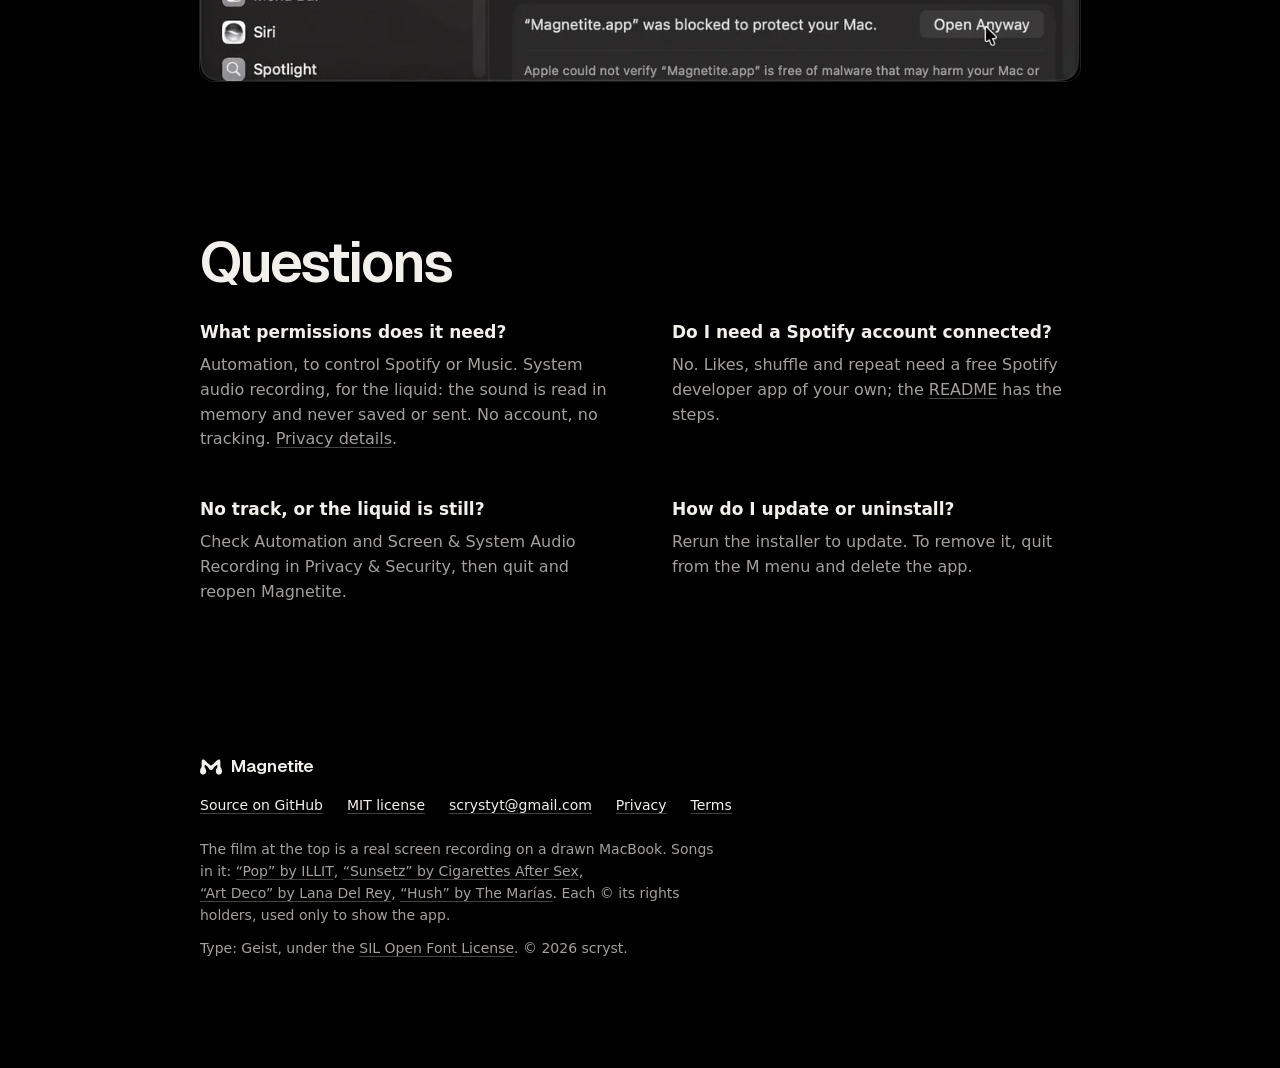
==== commit c10d4b23: "Magnetite 0.1.18: Copy Diagnostics for bug reports The M menu's Copy Diagnostics puts the version, m" ====
--- a/site/index.html
+++ b/site/index.html
@@ -42,7 +42,7 @@
   "operatingSystem": "macOS 26 or later",
   "processorRequirements": "Apple silicon",
   "license": "https://github.com/scryst/magnetite/blob/main/LICENSE",
-  "softwareVersion": "0.1.17",
+  "softwareVersion": "0.1.18",
   "image": "https://magnetite.app/og.png",
   "screenshot": "https://magnetite.app/media/demo-poster.webp",
   "isAccessibleForFree": true,
@@ -54,8 +54,8 @@
   ],
   "author": { "@type": "Person", "name": "scryst" },
   "publisher": { "@id": "https://magnetite.app/#scryst" },
-  "downloadUrl": "https://github.com/scryst/magnetite-releases/releases/download/v0.1.17/Magnetite-0.1.17.zip",
-  "fileSize": "725 KB",
+  "downloadUrl": "https://github.com/scryst/magnetite-releases/releases/download/v0.1.18/Magnetite-0.1.18.zip",
+  "fileSize": "744 KB",
   "offers": { "@type": "Offer", "price": "0", "priceCurrency": "USD" }
 }
 </script>
@@ -141,10 +141,10 @@
         <h1 class="hero__title" id="hero-title">Your MacBook’s notch, now a music&nbsp;player.</h1>
         <p class="pitch__lede">Hover it for Spotify or Apple Music controls, with black liquid that moves to the&nbsp;song.</p>
         <div class="pitch__actions">
-          <a class="button" data-download data-share rel="external" href="https://github.com/scryst/magnetite-releases/releases/download/v0.1.17/Magnetite-0.1.17.zip"
-             aria-describedby="hero-requires"><span data-share-label>Download for Mac</span><span class="visually-hidden">, Magnetite v0.1.17 ZIP from GitHub</span></a>
+          <a class="button" data-download data-share rel="external" href="https://github.com/scryst/magnetite-releases/releases/download/v0.1.18/Magnetite-0.1.18.zip"
+             aria-describedby="hero-requires"><span data-share-label>Download for Mac</span><span class="visually-hidden">, Magnetite v0.1.18 ZIP from GitHub</span></a>
         </div>
-        <p class="pitch__meta" data-requires id="hero-requires">macOS 26 on Apple silicon, free and <a href="https://github.com/scryst/magnetite" rel="external">open source</a>, 725 KB</p>
+        <p class="pitch__meta" data-requires id="hero-requires">macOS 26 on Apple silicon, free and <a href="https://github.com/scryst/magnetite" rel="external">open source</a>, 744 KB</p>
       </div>
 
       <!-- The MacBook is drawn; the player on its screen is a screen recording of the
@@ -272,9 +272,9 @@
     <div class="get__main">
       <img class="get__icon" src="media/icon.webp" width="128" height="128" loading="lazy" decoding="async" alt="">
       <h2 class="get__title" id="get-title">Get Magnetite</h2>
-      <a class="button button--big" data-download data-share rel="external" href="https://github.com/scryst/magnetite-releases/releases/download/v0.1.17/Magnetite-0.1.17.zip"
-         aria-describedby="requires"><span data-share-label>Download v0.1.17</span><span class="visually-hidden"> ZIP from GitHub</span></a>
-      <p class="get__requires" data-requires id="requires">Needs macOS 26 on Apple silicon (Apple menu → About This Mac). Free and open source, 725 KB.</p>
+      <a class="button button--big" data-download data-share rel="external" href="https://github.com/scryst/magnetite-releases/releases/download/v0.1.18/Magnetite-0.1.18.zip"
+         aria-describedby="requires"><span data-share-label>Download v0.1.18</span><span class="visually-hidden"> ZIP from GitHub</span></a>
+      <p class="get__requires" data-requires id="requires">Needs macOS 26 on Apple silicon (Apple menu → About This Mac). Free and open source, 744 KB.</p>
       <p class="get__all"><a href="https://github.com/scryst/magnetite-releases/releases" rel="external">All versions and checksums</a></p>
       <div class="get__install" id="install">
         <p>Or paste this into Terminal:</p>
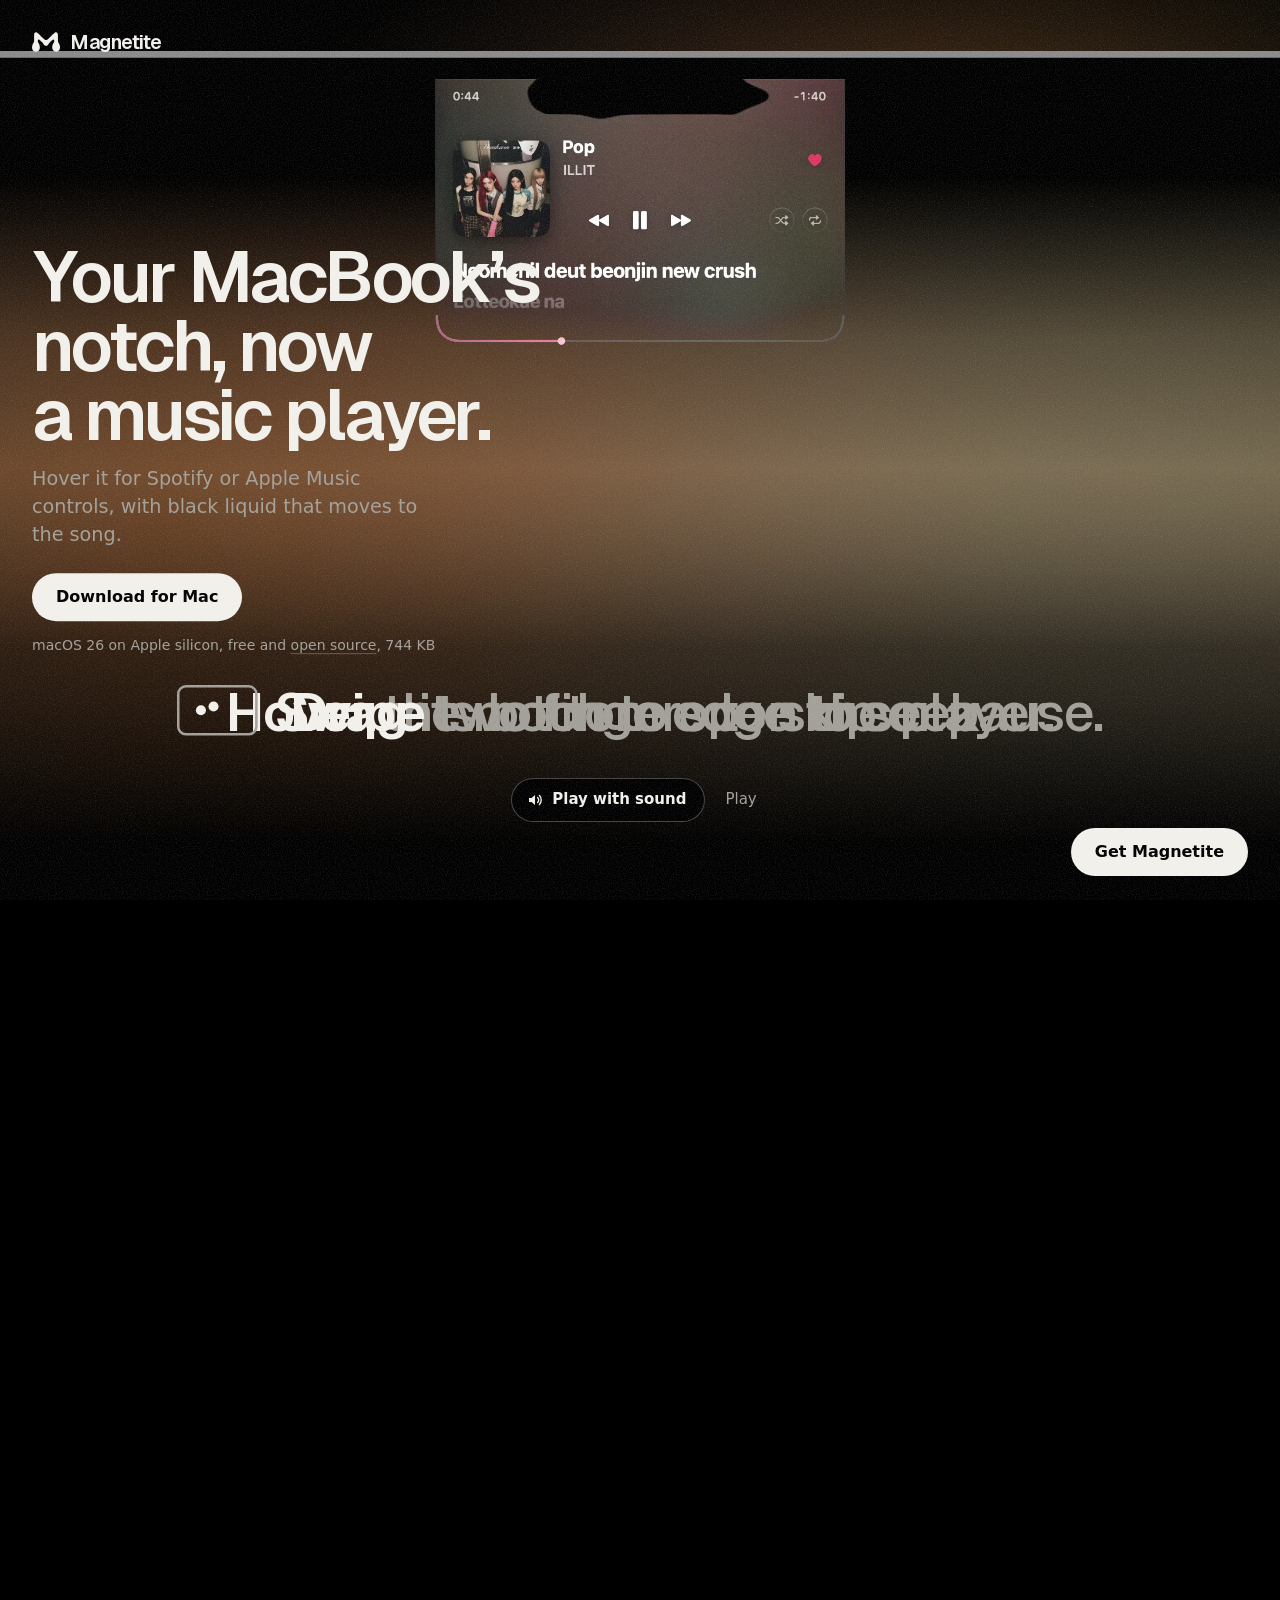
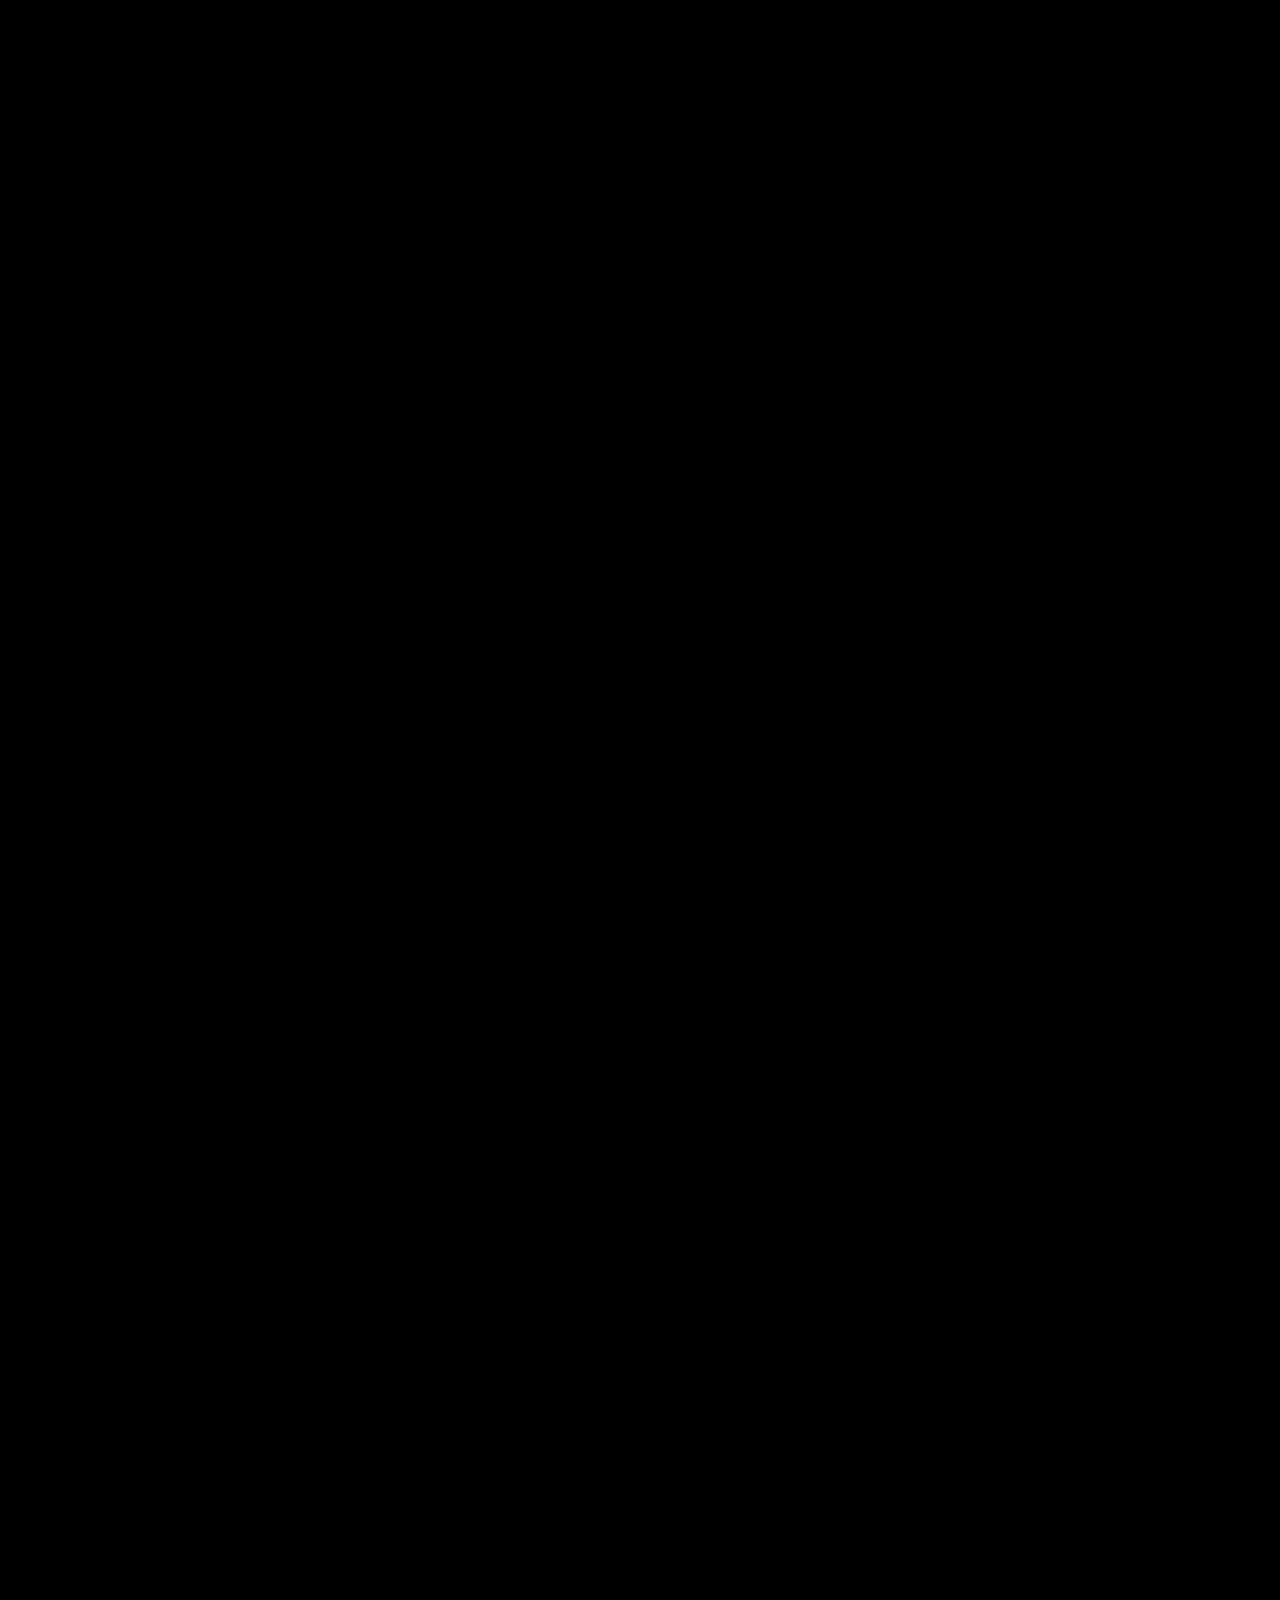
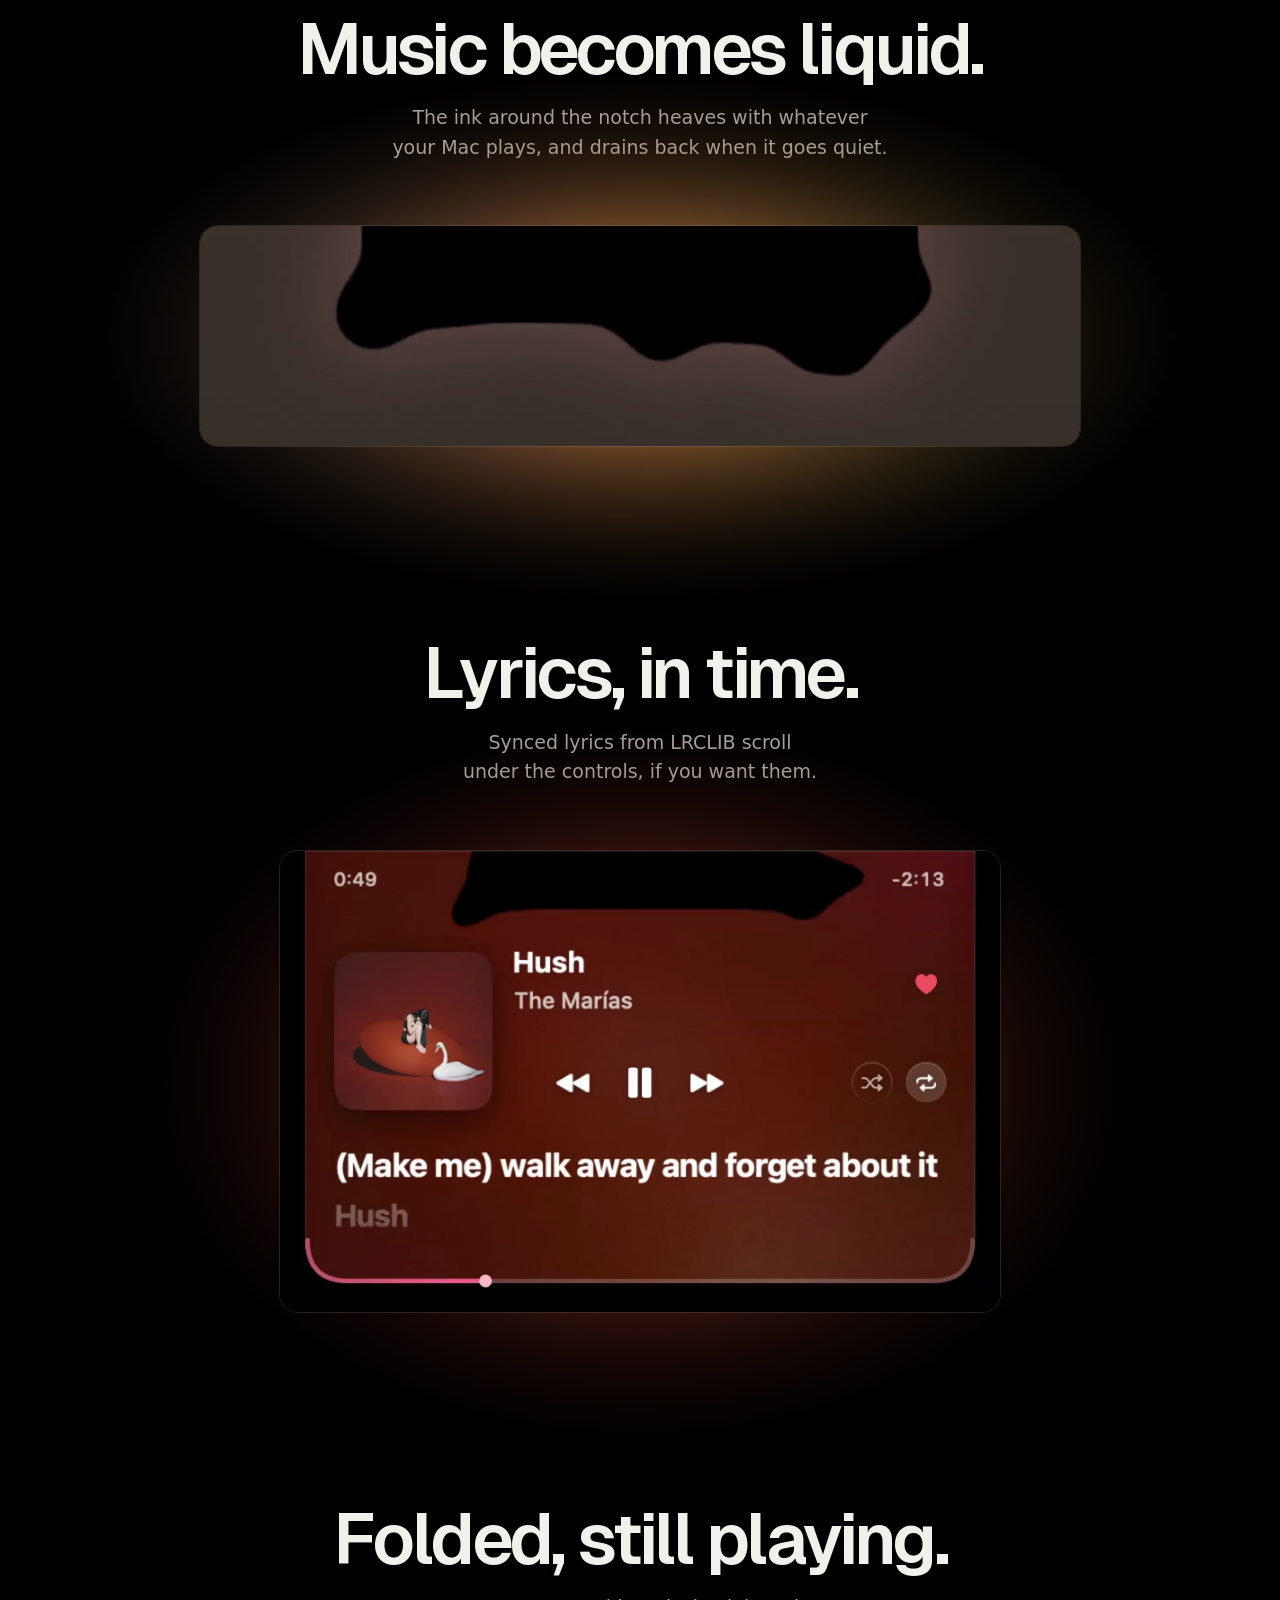
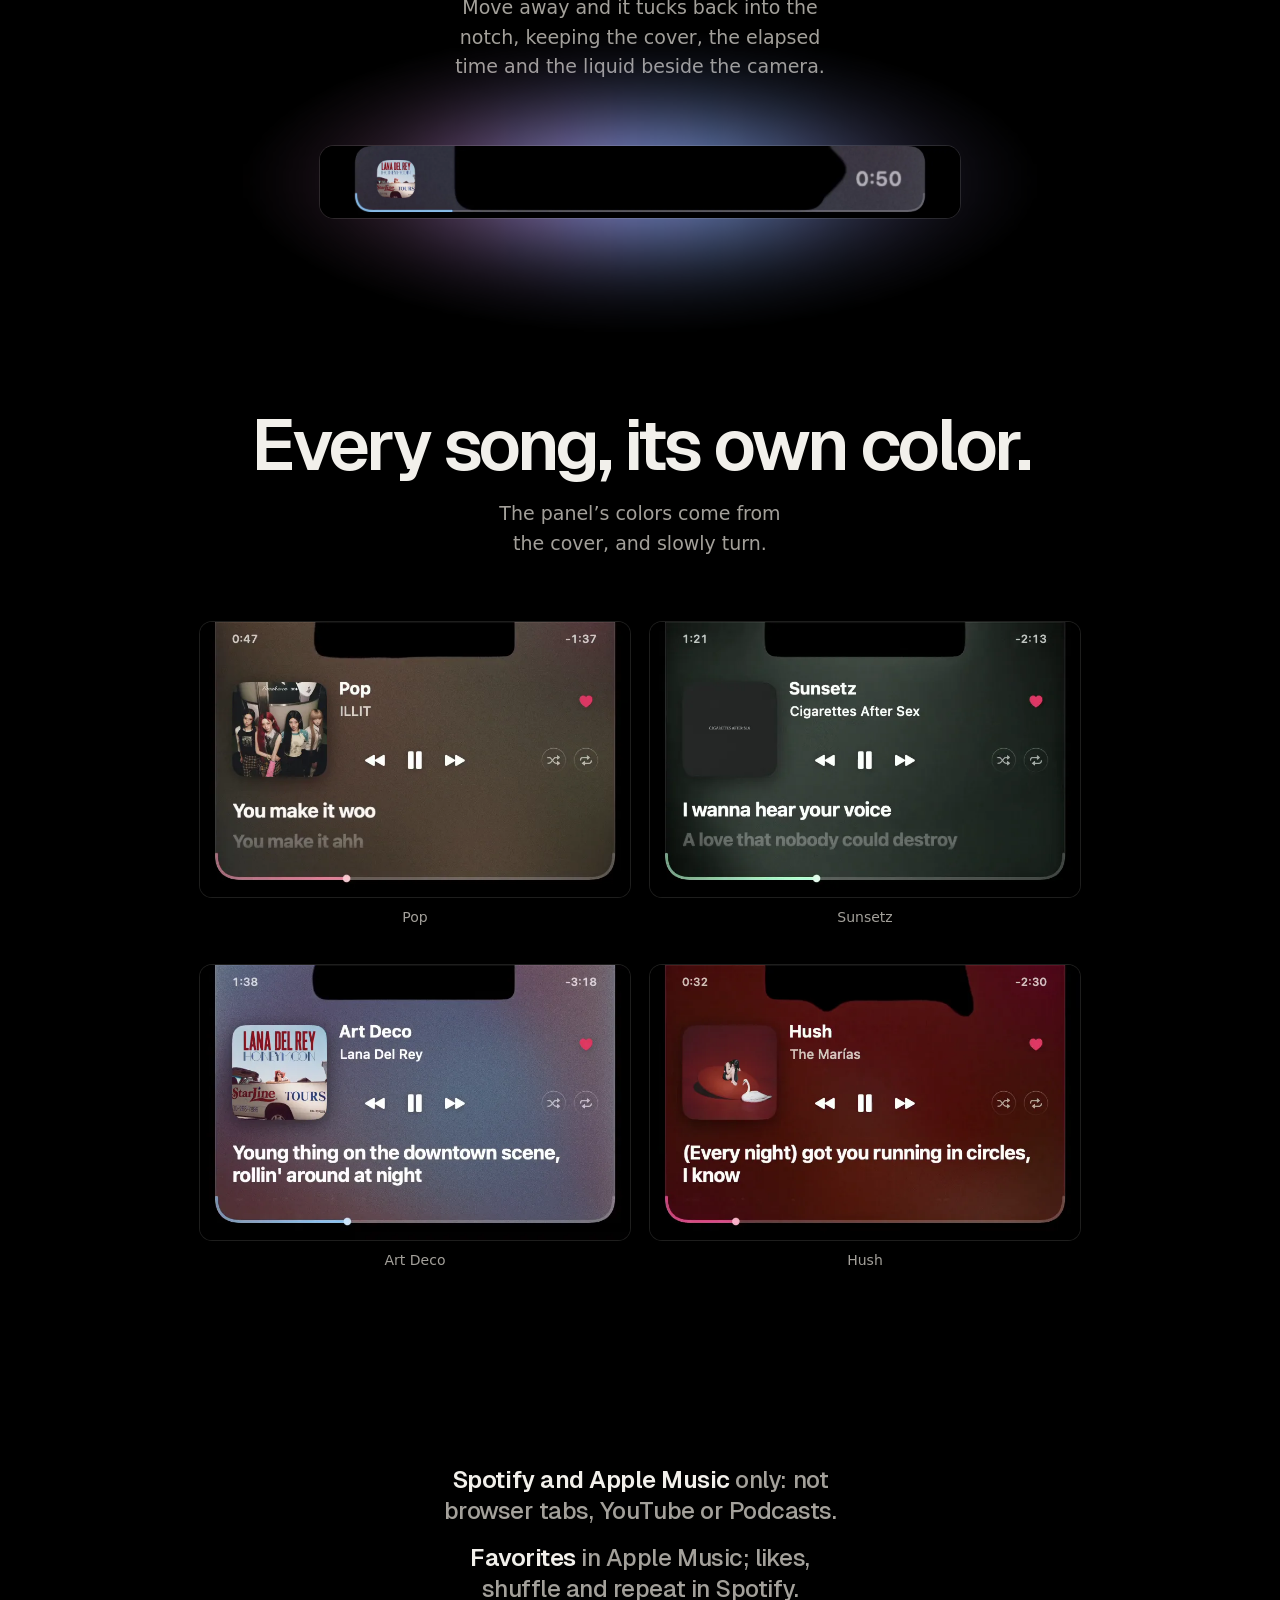
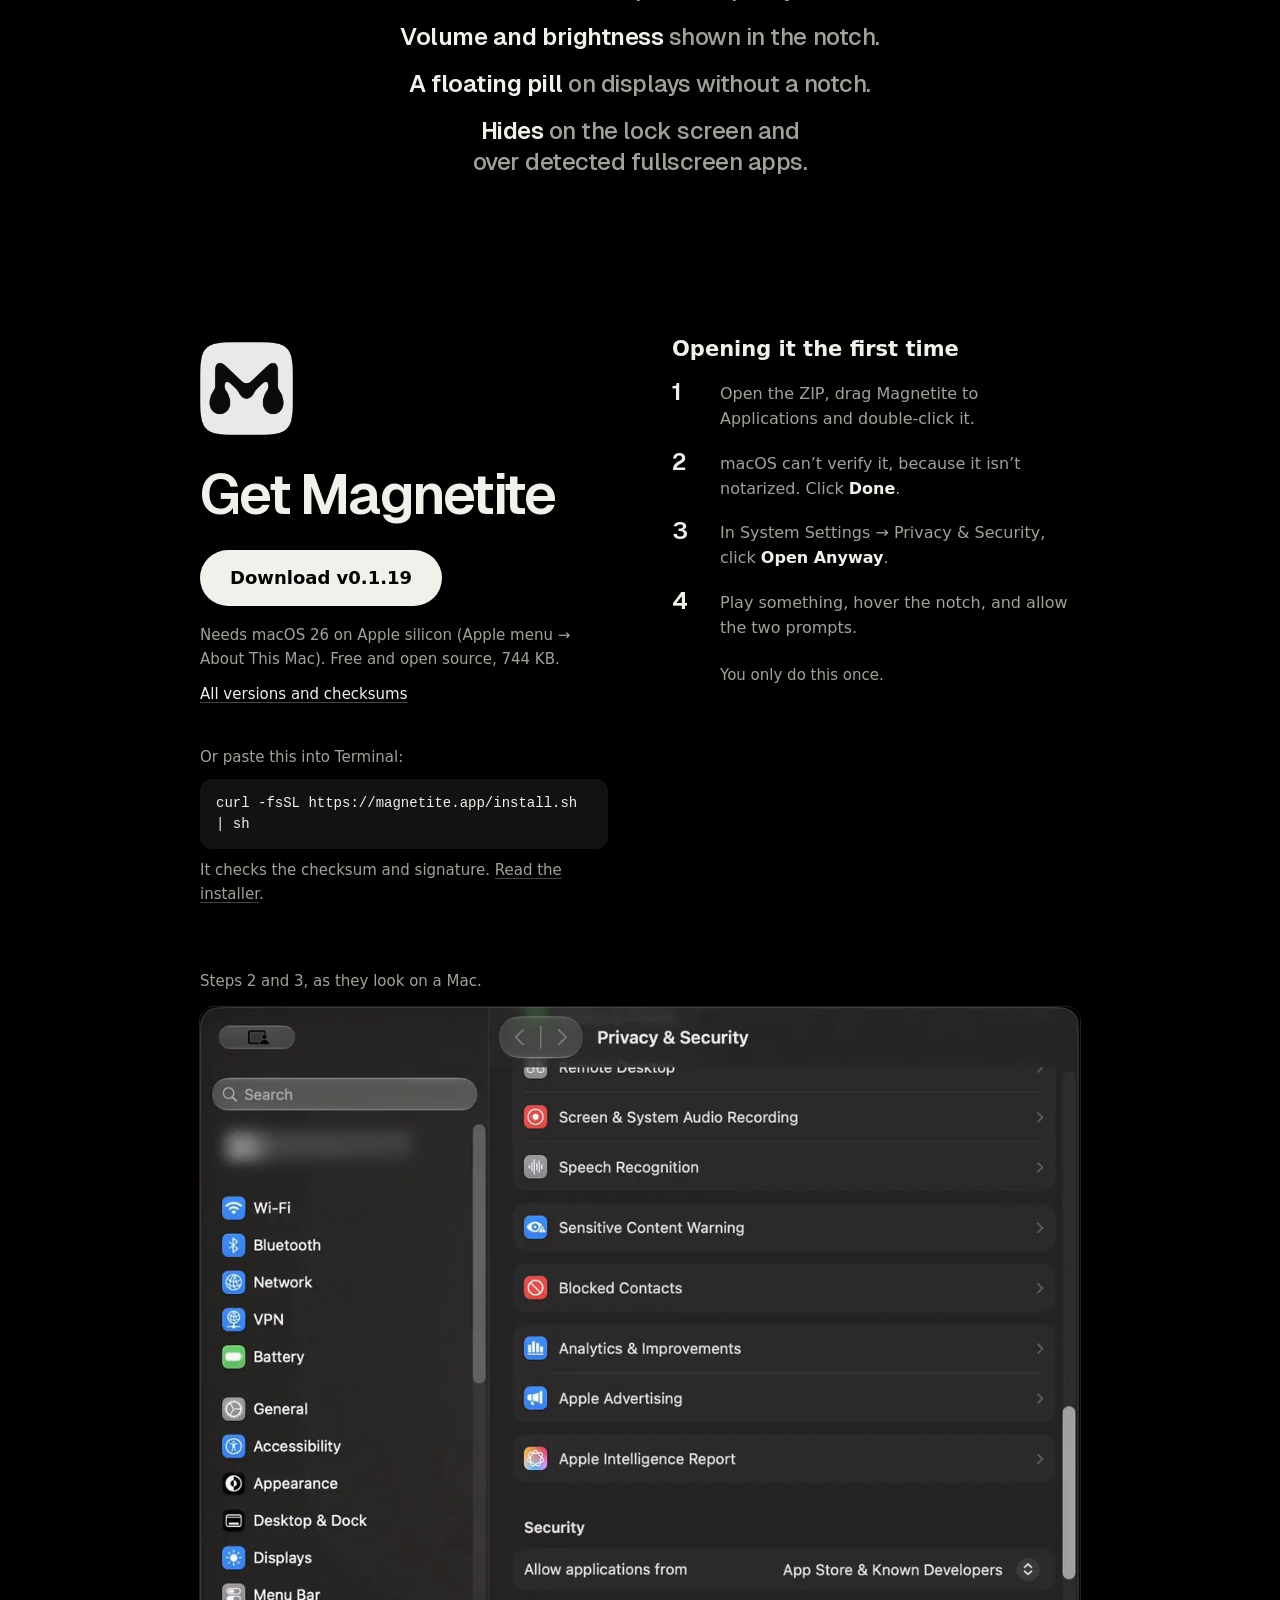
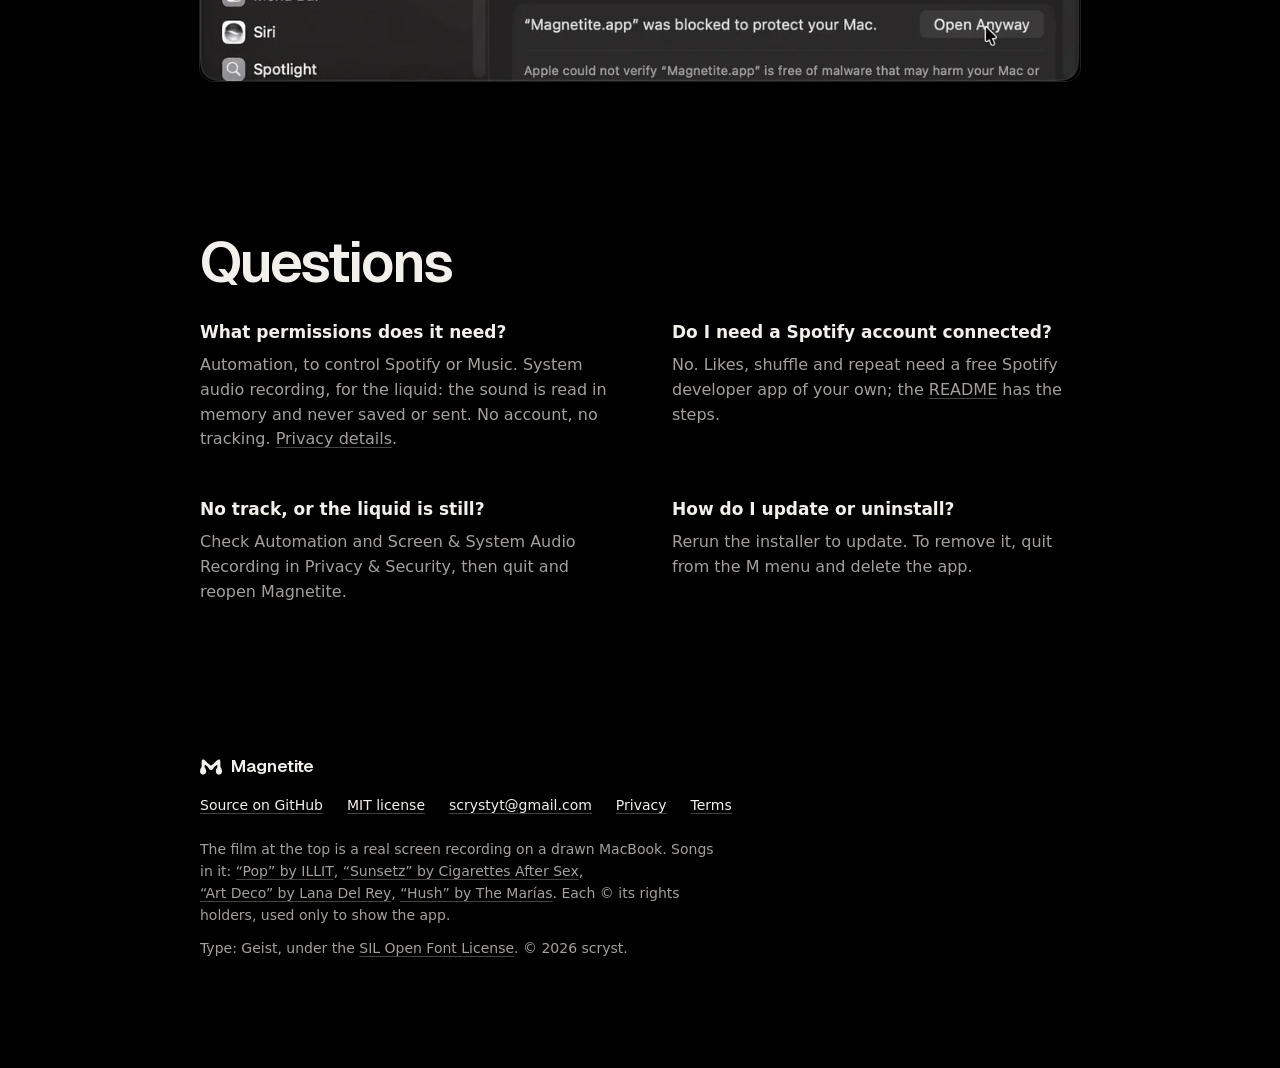
==== commit 8f18f62c: "Magnetite 0.1.19: Copy Diagnostics keeps the app's own log lines 0.1.18's report filled its 200 line" ====
--- a/site/index.html
+++ b/site/index.html
@@ -42,7 +42,7 @@
   "operatingSystem": "macOS 26 or later",
   "processorRequirements": "Apple silicon",
   "license": "https://github.com/scryst/magnetite/blob/main/LICENSE",
-  "softwareVersion": "0.1.18",
+  "softwareVersion": "0.1.19",
   "image": "https://magnetite.app/og.png",
   "screenshot": "https://magnetite.app/media/demo-poster.webp",
   "isAccessibleForFree": true,
@@ -54,7 +54,7 @@
   ],
   "author": { "@type": "Person", "name": "scryst" },
   "publisher": { "@id": "https://magnetite.app/#scryst" },
-  "downloadUrl": "https://github.com/scryst/magnetite-releases/releases/download/v0.1.18/Magnetite-0.1.18.zip",
+  "downloadUrl": "https://github.com/scryst/magnetite-releases/releases/download/v0.1.19/Magnetite-0.1.19.zip",
   "fileSize": "744 KB",
   "offers": { "@type": "Offer", "price": "0", "priceCurrency": "USD" }
 }
@@ -141,8 +141,8 @@
         <h1 class="hero__title" id="hero-title">Your MacBook’s notch, now a music&nbsp;player.</h1>
         <p class="pitch__lede">Hover it for Spotify or Apple Music controls, with black liquid that moves to the&nbsp;song.</p>
         <div class="pitch__actions">
-          <a class="button" data-download data-share rel="external" href="https://github.com/scryst/magnetite-releases/releases/download/v0.1.18/Magnetite-0.1.18.zip"
-             aria-describedby="hero-requires"><span data-share-label>Download for Mac</span><span class="visually-hidden">, Magnetite v0.1.18 ZIP from GitHub</span></a>
+          <a class="button" data-download data-share rel="external" href="https://github.com/scryst/magnetite-releases/releases/download/v0.1.19/Magnetite-0.1.19.zip"
+             aria-describedby="hero-requires"><span data-share-label>Download for Mac</span><span class="visually-hidden">, Magnetite v0.1.19 ZIP from GitHub</span></a>
         </div>
         <p class="pitch__meta" data-requires id="hero-requires">macOS 26 on Apple silicon, free and <a href="https://github.com/scryst/magnetite" rel="external">open source</a>, 744 KB</p>
       </div>
@@ -272,8 +272,8 @@
     <div class="get__main">
       <img class="get__icon" src="media/icon.webp" width="128" height="128" loading="lazy" decoding="async" alt="">
       <h2 class="get__title" id="get-title">Get Magnetite</h2>
-      <a class="button button--big" data-download data-share rel="external" href="https://github.com/scryst/magnetite-releases/releases/download/v0.1.18/Magnetite-0.1.18.zip"
-         aria-describedby="requires"><span data-share-label>Download v0.1.18</span><span class="visually-hidden"> ZIP from GitHub</span></a>
+      <a class="button button--big" data-download data-share rel="external" href="https://github.com/scryst/magnetite-releases/releases/download/v0.1.19/Magnetite-0.1.19.zip"
+         aria-describedby="requires"><span data-share-label>Download v0.1.19</span><span class="visually-hidden"> ZIP from GitHub</span></a>
       <p class="get__requires" data-requires id="requires">Needs macOS 26 on Apple silicon (Apple menu → About This Mac). Free and open source, 744 KB.</p>
       <p class="get__all"><a href="https://github.com/scryst/magnetite-releases/releases" rel="external">All versions and checksums</a></p>
       <div class="get__install" id="install">
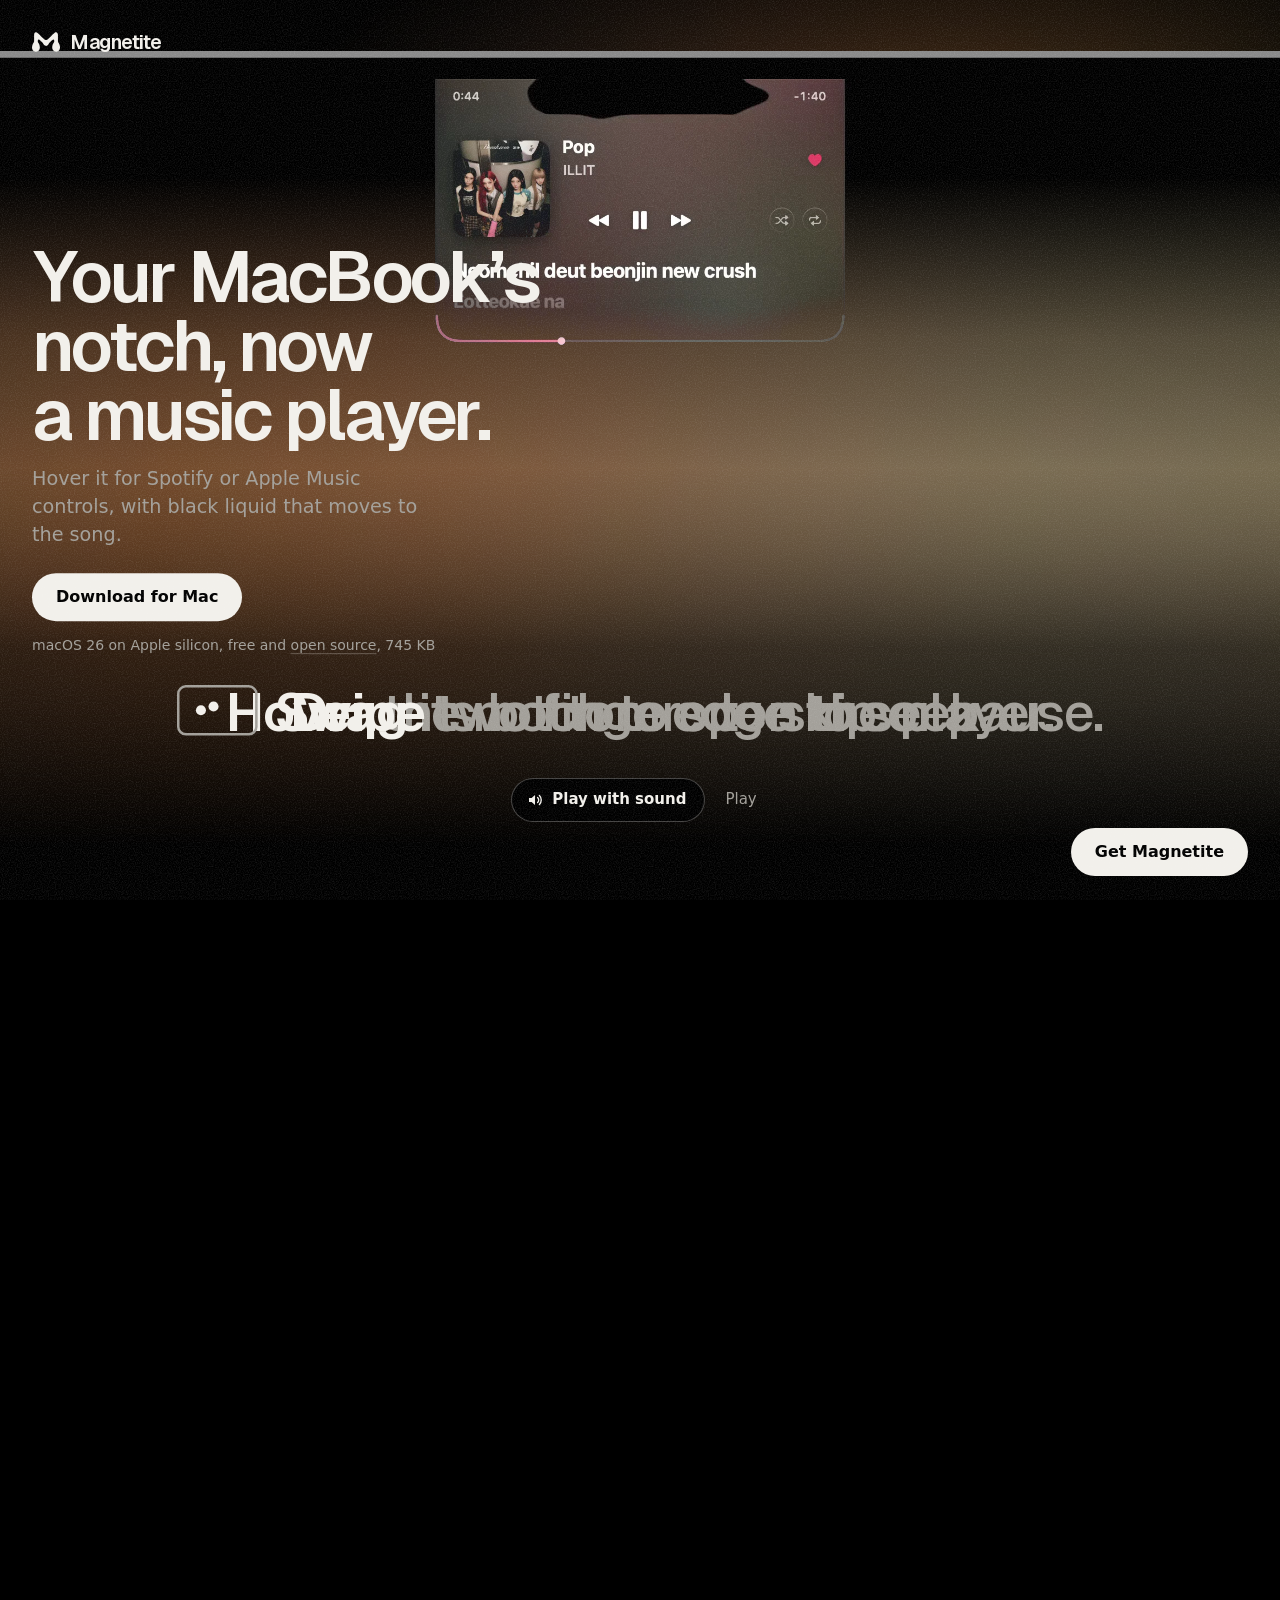
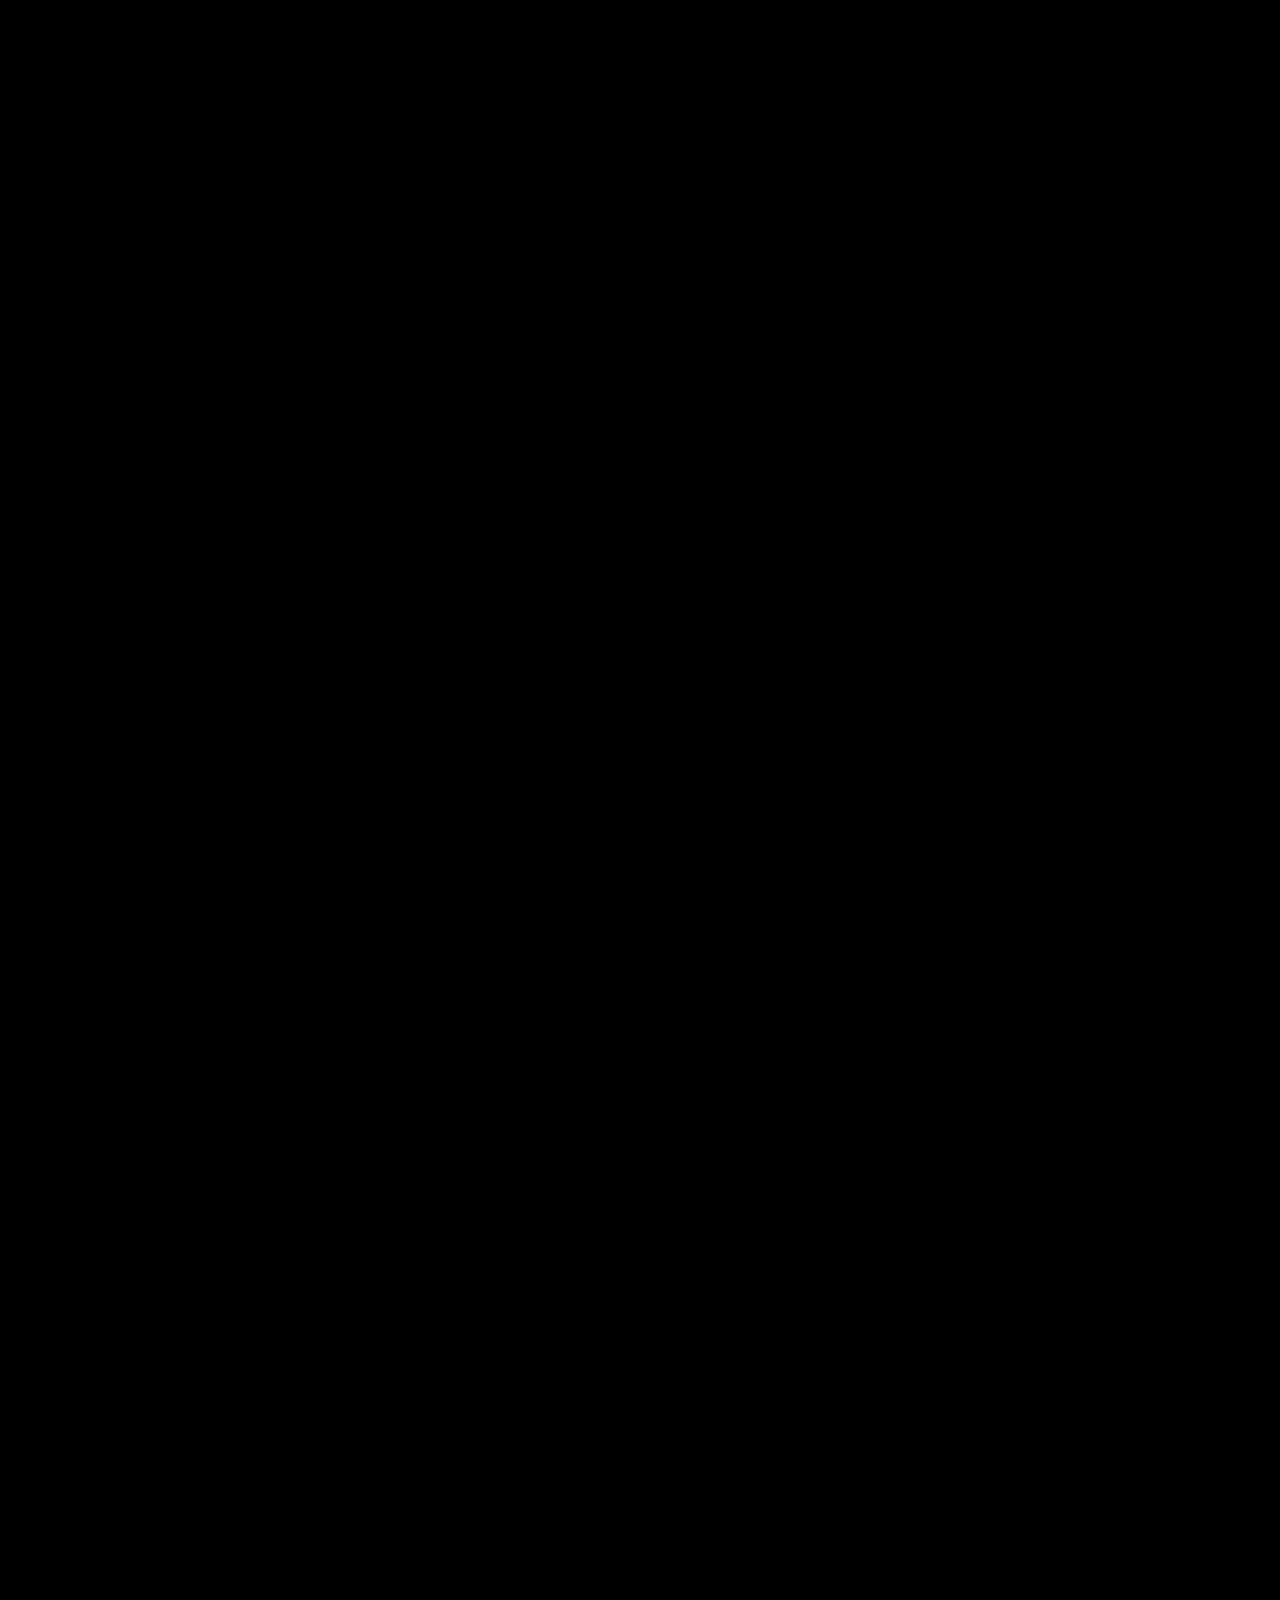
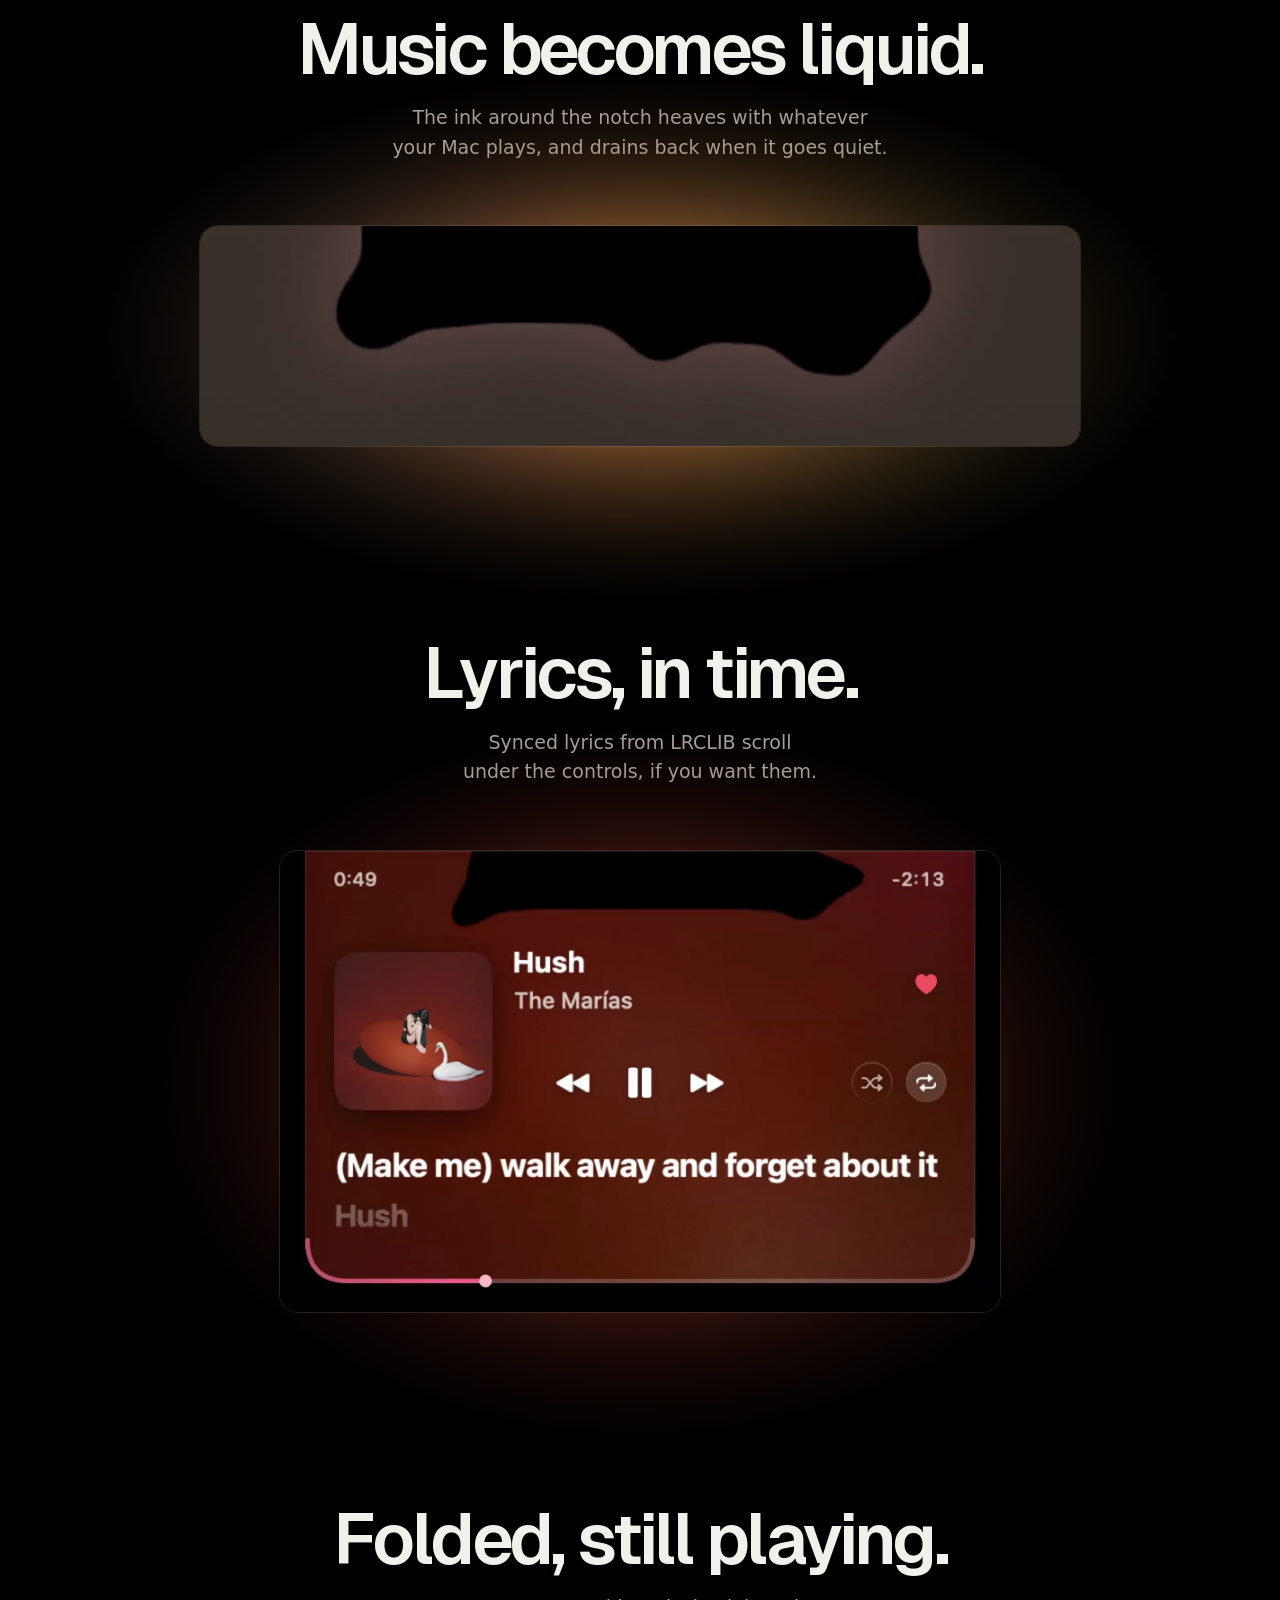
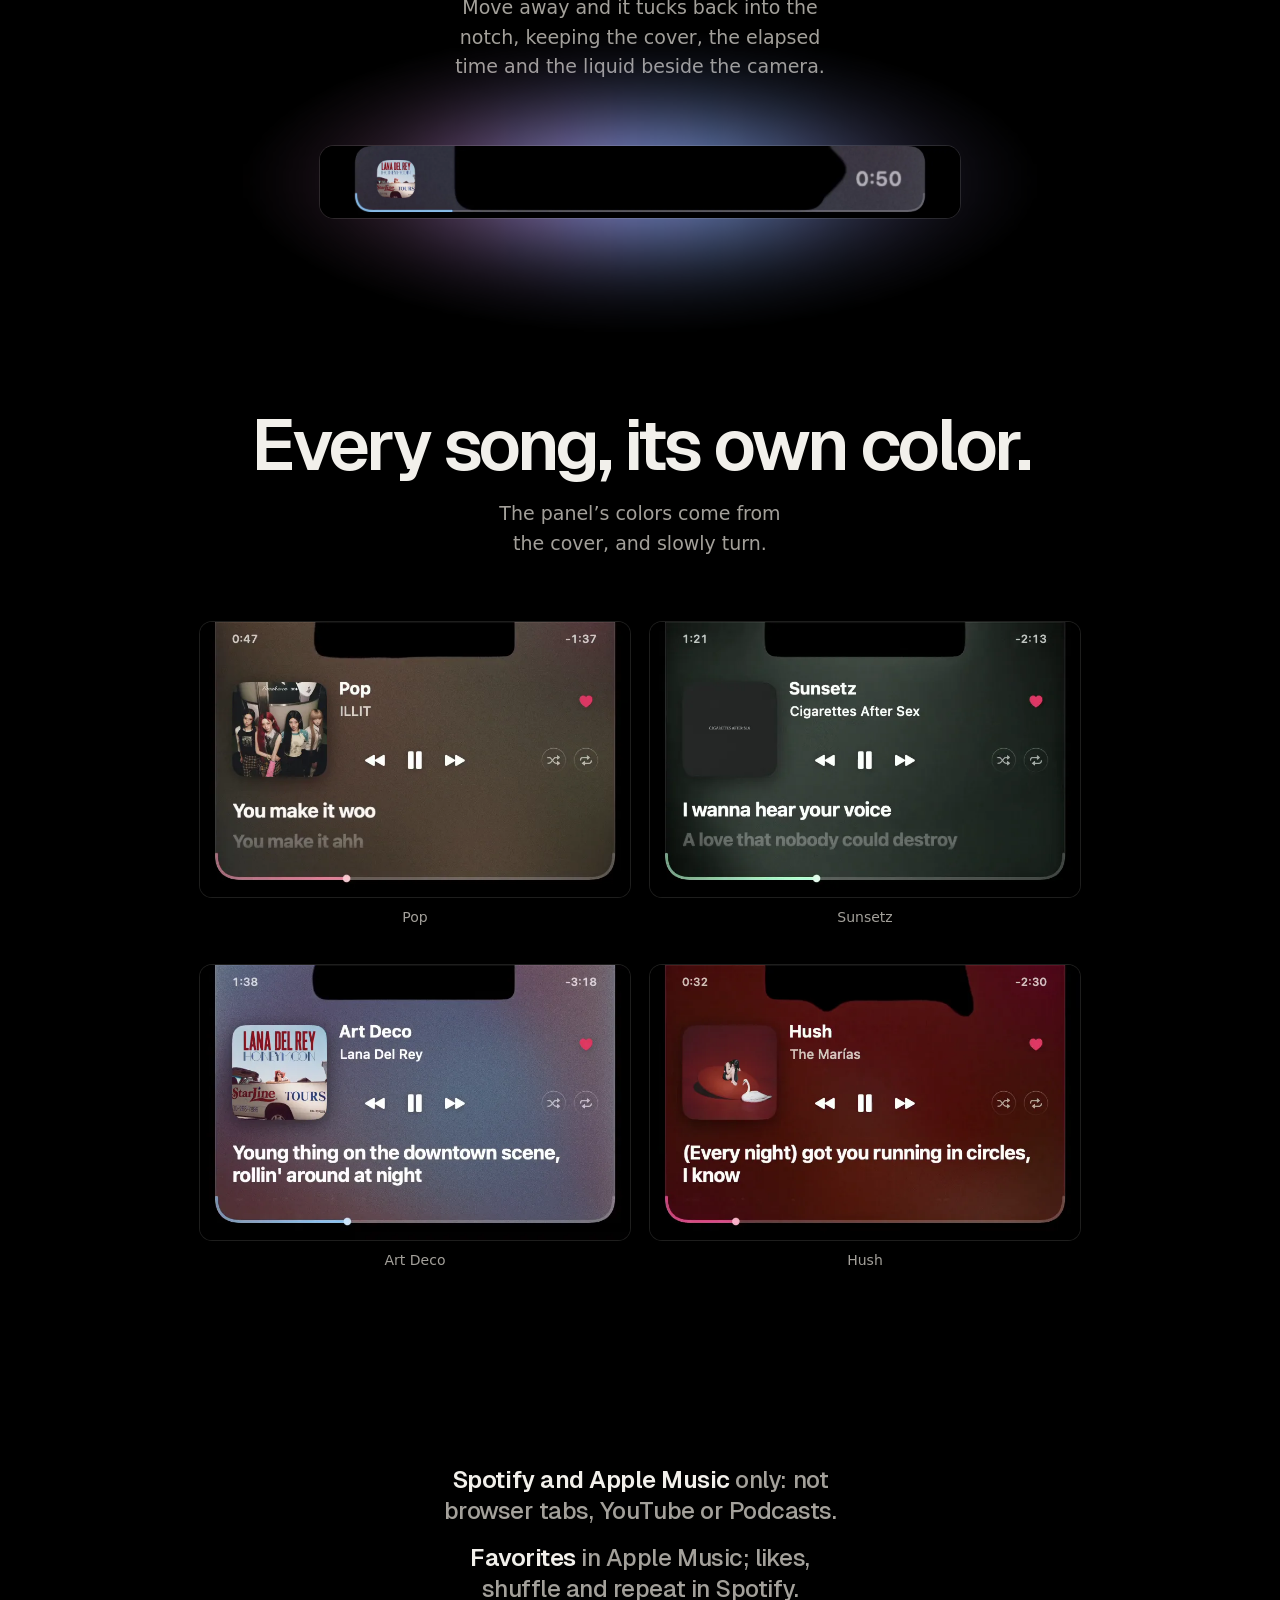
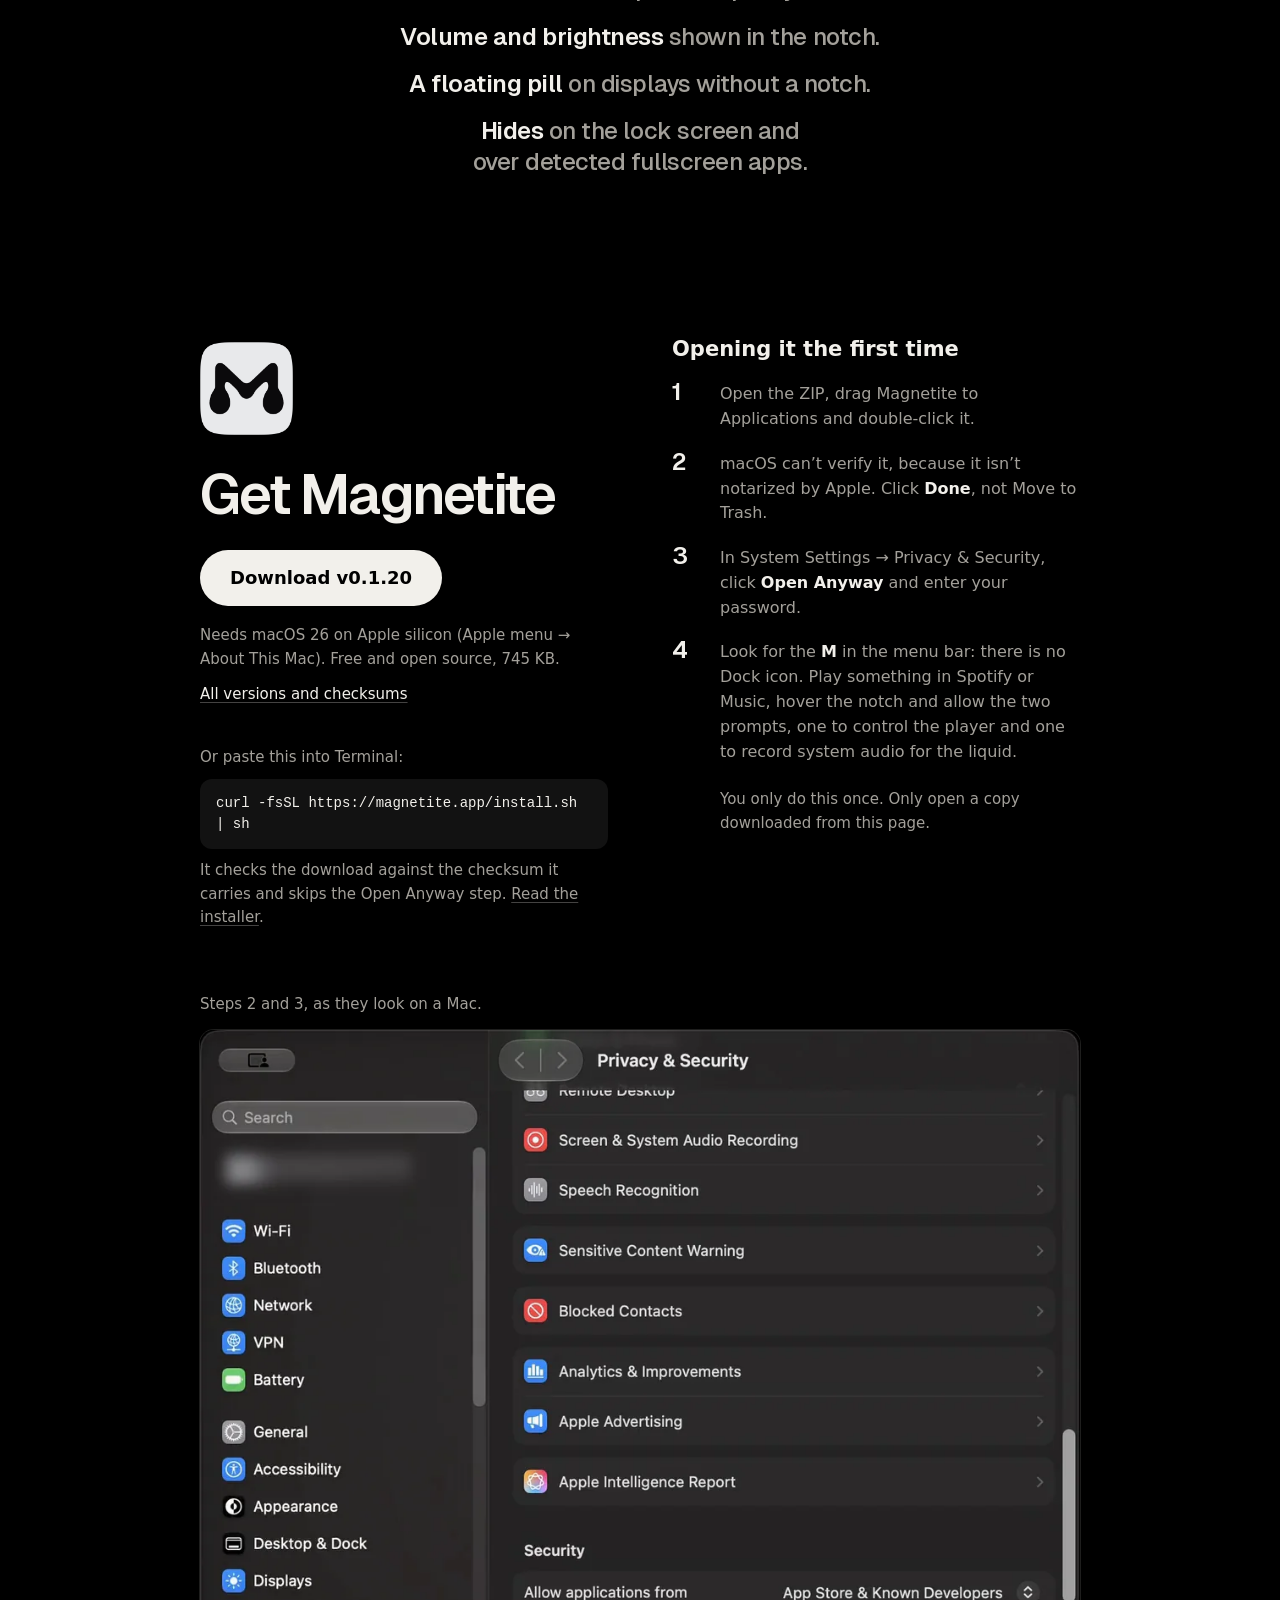
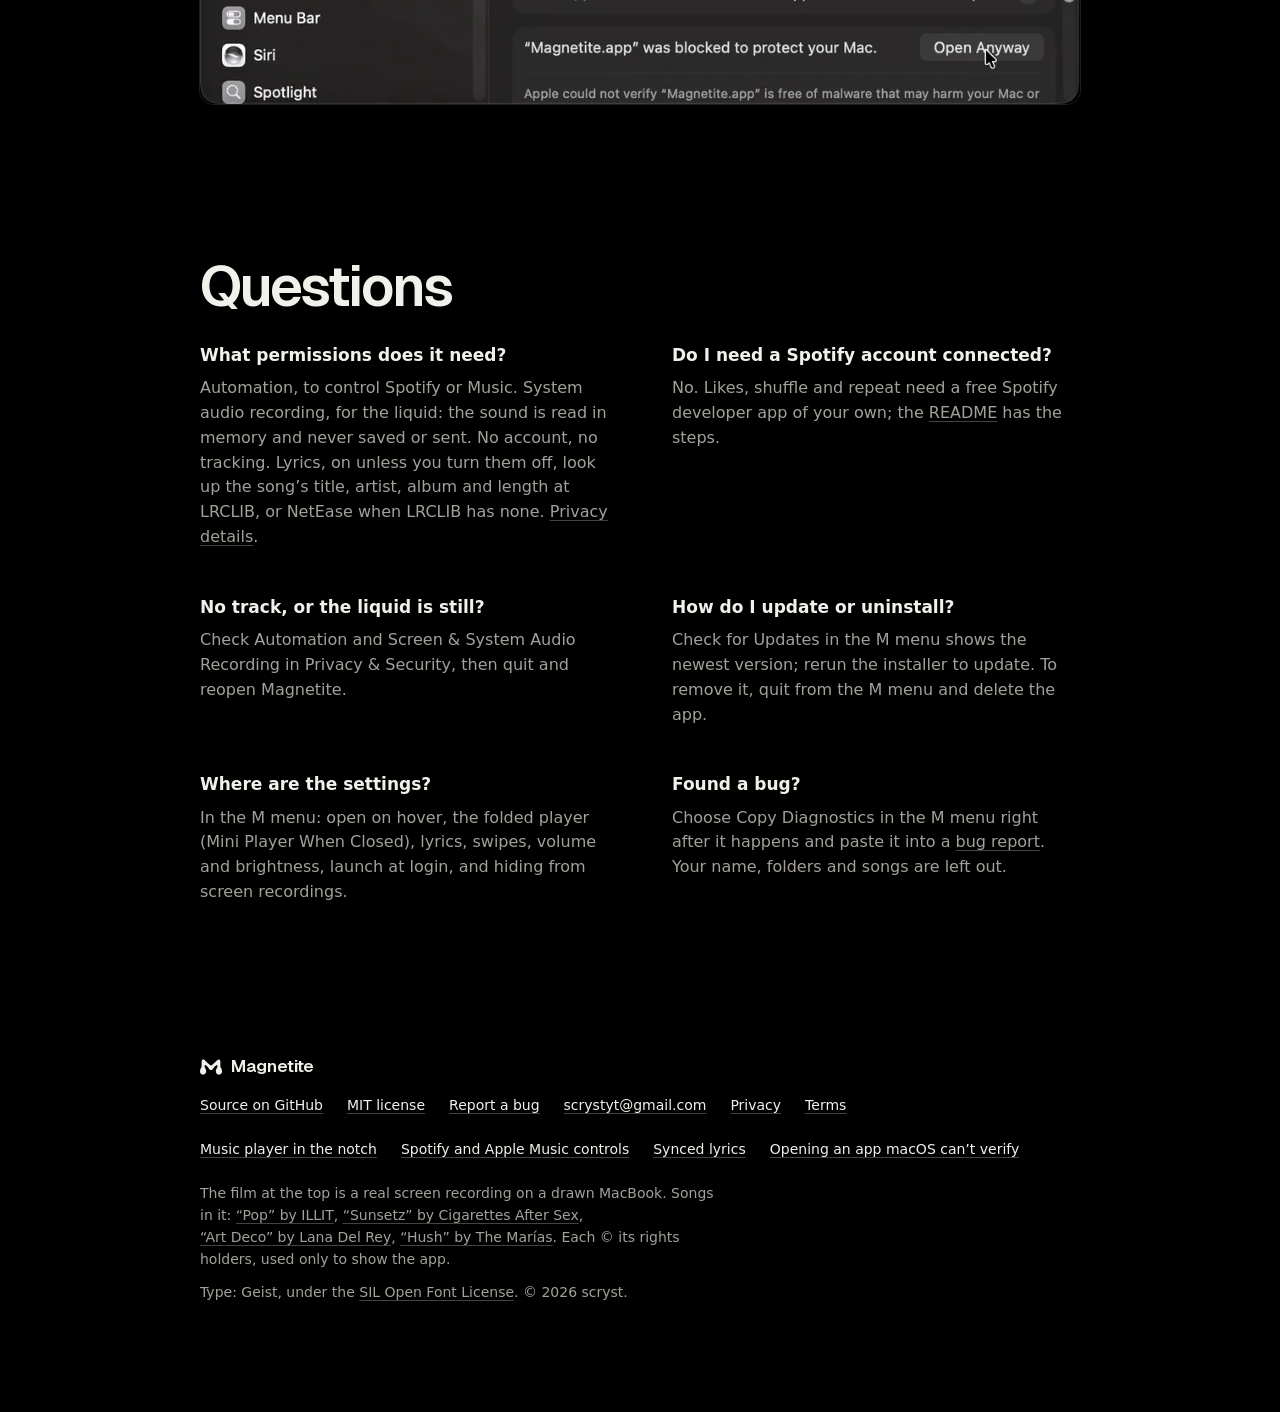
==== commit af48bec2: "Magnetite 0.1.20: the panel stops sizing its own window; the home page links the guides The panel's " ====
--- a/site/index.html
+++ b/site/index.html
@@ -42,7 +42,7 @@
   "operatingSystem": "macOS 26 or later",
   "processorRequirements": "Apple silicon",
   "license": "https://github.com/scryst/magnetite/blob/main/LICENSE",
-  "softwareVersion": "0.1.19",
+  "softwareVersion": "0.1.20",
   "image": "https://magnetite.app/og.png",
   "screenshot": "https://magnetite.app/media/demo-poster.webp",
   "isAccessibleForFree": true,
@@ -54,8 +54,8 @@
   ],
   "author": { "@type": "Person", "name": "scryst" },
   "publisher": { "@id": "https://magnetite.app/#scryst" },
-  "downloadUrl": "https://github.com/scryst/magnetite-releases/releases/download/v0.1.19/Magnetite-0.1.19.zip",
-  "fileSize": "744 KB",
+  "downloadUrl": "https://github.com/scryst/magnetite-releases/releases/download/v0.1.20/Magnetite-0.1.20.zip",
+  "fileSize": "745 KB",
   "offers": { "@type": "Offer", "price": "0", "priceCurrency": "USD" }
 }
 </script>
@@ -141,10 +141,10 @@
         <h1 class="hero__title" id="hero-title">Your MacBook’s notch, now a music&nbsp;player.</h1>
         <p class="pitch__lede">Hover it for Spotify or Apple Music controls, with black liquid that moves to the&nbsp;song.</p>
         <div class="pitch__actions">
-          <a class="button" data-download data-share rel="external" href="https://github.com/scryst/magnetite-releases/releases/download/v0.1.19/Magnetite-0.1.19.zip"
-             aria-describedby="hero-requires"><span data-share-label>Download for Mac</span><span class="visually-hidden">, Magnetite v0.1.19 ZIP from GitHub</span></a>
+          <a class="button" data-download data-share rel="external" href="https://github.com/scryst/magnetite-releases/releases/download/v0.1.20/Magnetite-0.1.20.zip"
+             aria-describedby="hero-requires"><span data-share-label>Download for Mac</span><span class="visually-hidden">, Magnetite v0.1.20 ZIP from GitHub</span></a>
         </div>
-        <p class="pitch__meta" data-requires id="hero-requires">macOS 26 on Apple silicon, free and <a href="https://github.com/scryst/magnetite" rel="external">open source</a>, 744 KB</p>
+        <p class="pitch__meta" data-requires id="hero-requires">macOS 26 on Apple silicon, free and <a href="https://github.com/scryst/magnetite" rel="external">open source</a>, 745 KB</p>
       </div>
 
       <!-- The MacBook is drawn; the player on its screen is a screen recording of the
@@ -272,15 +272,15 @@
     <div class="get__main">
       <img class="get__icon" src="media/icon.webp" width="128" height="128" loading="lazy" decoding="async" alt="">
       <h2 class="get__title" id="get-title">Get Magnetite</h2>
-      <a class="button button--big" data-download data-share rel="external" href="https://github.com/scryst/magnetite-releases/releases/download/v0.1.19/Magnetite-0.1.19.zip"
-         aria-describedby="requires"><span data-share-label>Download v0.1.19</span><span class="visually-hidden"> ZIP from GitHub</span></a>
-      <p class="get__requires" data-requires id="requires">Needs macOS 26 on Apple silicon (Apple menu → About This Mac). Free and open source, 744 KB.</p>
+      <a class="button button--big" data-download data-share rel="external" href="https://github.com/scryst/magnetite-releases/releases/download/v0.1.20/Magnetite-0.1.20.zip"
+         aria-describedby="requires"><span data-share-label>Download v0.1.20</span><span class="visually-hidden"> ZIP from GitHub</span></a>
+      <p class="get__requires" data-requires id="requires">Needs macOS 26 on Apple silicon (Apple menu → About This Mac). Free and open source, 745 KB.</p>
       <p class="get__all"><a href="https://github.com/scryst/magnetite-releases/releases" rel="external">All versions and checksums</a></p>
       <div class="get__install" id="install">
         <p>Or paste this into Terminal:</p>
         <!-- render-check: a Terminal command, set in mono on purpose. -->
         <code class="install" data-render-check-ignore>curl -fsSL https://magnetite.app/install.sh | sh</code>
-        <p class="get__aside">It checks the checksum and signature. <a href="https://github.com/scryst/magnetite/blob/main/install.sh" rel="external">Read the installer</a>.</p>
+        <p class="get__aside">It checks the download against the checksum it carries and skips the Open Anyway step. <a href="https://github.com/scryst/magnetite/blob/main/install.sh" rel="external">Read the installer</a>.</p>
       </div>
     </div>
 
@@ -289,11 +289,12 @@
       <h3 class="first__title">Opening it the first time</h3>
       <ol>
         <li>Open the ZIP, drag Magnetite to Applications and double-click it.</li>
-        <li>macOS can’t verify it, because it isn’t notarized. Click <b>Done</b>.</li>
-        <li>In System Settings → Privacy &amp; Security, click <b>Open Anyway</b>.</li>
-        <li>Play something, hover the notch, and allow the two prompts.</li>
+        <li>macOS can’t verify it, because it isn’t notarized by Apple. Click <b>Done</b>, not Move to Trash.</li>
+        <li>In System Settings → Privacy &amp; Security, click <b>Open Anyway</b> and enter your password.</li>
+        <li>Look for the <b>M</b> in the menu bar: there is no Dock icon. Play something in Spotify or Music,
+          hover the notch and allow the two prompts, one to control the player and one to record system audio for the liquid.</li>
       </ol>
-      <p class="first__once">You only do this once.</p>
+      <p class="first__once">You only do this once. Only open a copy downloaded from this page.</p>
     </div>
 
     <!-- Filmed on a fresh quarantined copy of the release ZIP: the notice, then Done, then Privacy & Security
@@ -313,7 +314,8 @@
       <div>
         <dt>What permissions does it need?</dt>
         <dd><p>Automation, to control Spotify or Music. System audio recording, for the liquid: the sound is read in
-          memory and never saved or sent. No account, no tracking. <a href="privacy.html">Privacy details</a>.</p></dd>
+          memory and never saved or sent. No account, no tracking. Lyrics, on unless you turn them off, look up the
+          song’s title, artist, album and length at LRCLIB, or NetEase when LRCLIB has none. <a href="privacy.html">Privacy details</a>.</p></dd>
       </div>
       <div>
         <dt>Do I need a Spotify account connected?</dt>
@@ -326,7 +328,19 @@
       </div>
       <div>
         <dt>How do I update or uninstall?</dt>
-        <dd><p>Rerun the installer to update. To remove it, quit from the M menu and delete the app.</p></dd>
+        <dd><p>Check for Updates in the M menu shows the newest version; rerun the installer to update. To remove it,
+          quit from the M menu and delete the app.</p></dd>
+      </div>
+      <div>
+        <dt>Where are the settings?</dt>
+        <dd><p>In the M menu: open on hover, the folded player (Mini Player When Closed), lyrics, swipes, volume and
+          brightness, launch at login, and hiding from screen recordings.</p></dd>
+      </div>
+      <div>
+        <dt>Found a bug?</dt>
+        <dd><p>Choose Copy Diagnostics in the M menu right after it happens and paste it into a
+          <a href="https://github.com/scryst/magnetite/issues/new?template=bug_report.md" rel="external">bug report</a>.
+          Your name, folders and songs are left out.</p></dd>
       </div>
     </dl>
   </section>
@@ -340,9 +354,16 @@
   <nav class="foot__links" aria-label="About this project">
     <a href="https://github.com/scryst/magnetite" rel="external">Source on GitHub</a>
     <a href="https://github.com/scryst/magnetite/blob/main/LICENSE" rel="external">MIT license</a>
+    <a href="https://github.com/scryst/magnetite/issues" rel="external">Report a bug</a>
     <a href="mailto:scrystyt@gmail.com">scrystyt@gmail.com</a>
     <a href="privacy.html">Privacy</a>
     <a href="terms.html">Terms</a>
+  </nav>
+  <nav class="foot__links" aria-label="Guides">
+    <a href="music-player-macbook-notch.html">Music player in the notch</a>
+    <a href="spotify-apple-music-controls-notch.html">Spotify and Apple Music controls</a>
+    <a href="lyrics-macbook-notch.html">Synced lyrics</a>
+    <a href="open-unidentified-developer-mac.html">Opening an app macOS can’t verify</a>
   </nav>
   <p class="foot__credit demo__credit" id="songs">The film at the top is a real screen recording on a drawn MacBook. Songs in it:
     <a href="https://open.spotify.com/track/1mre3HoVD50XwY02NvxKZZ" rel="external">“Pop” by ILLIT</a>,
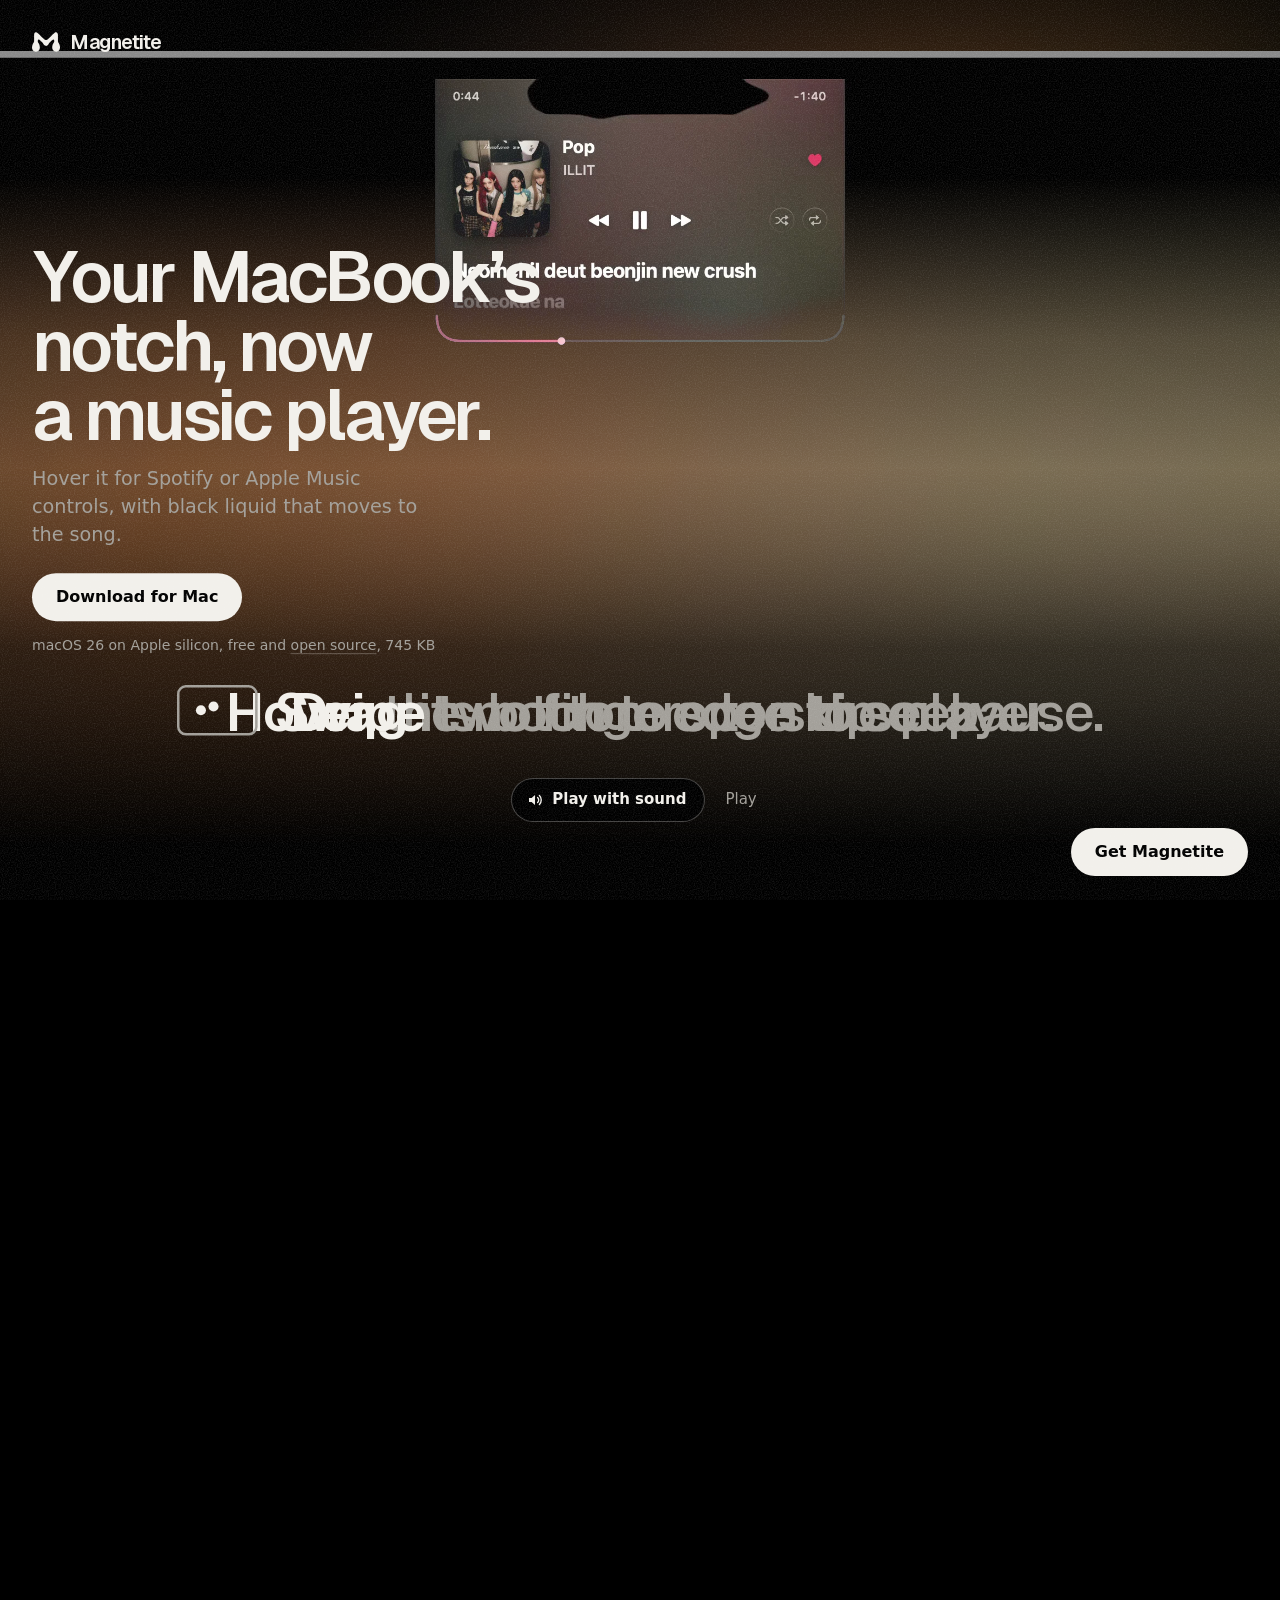
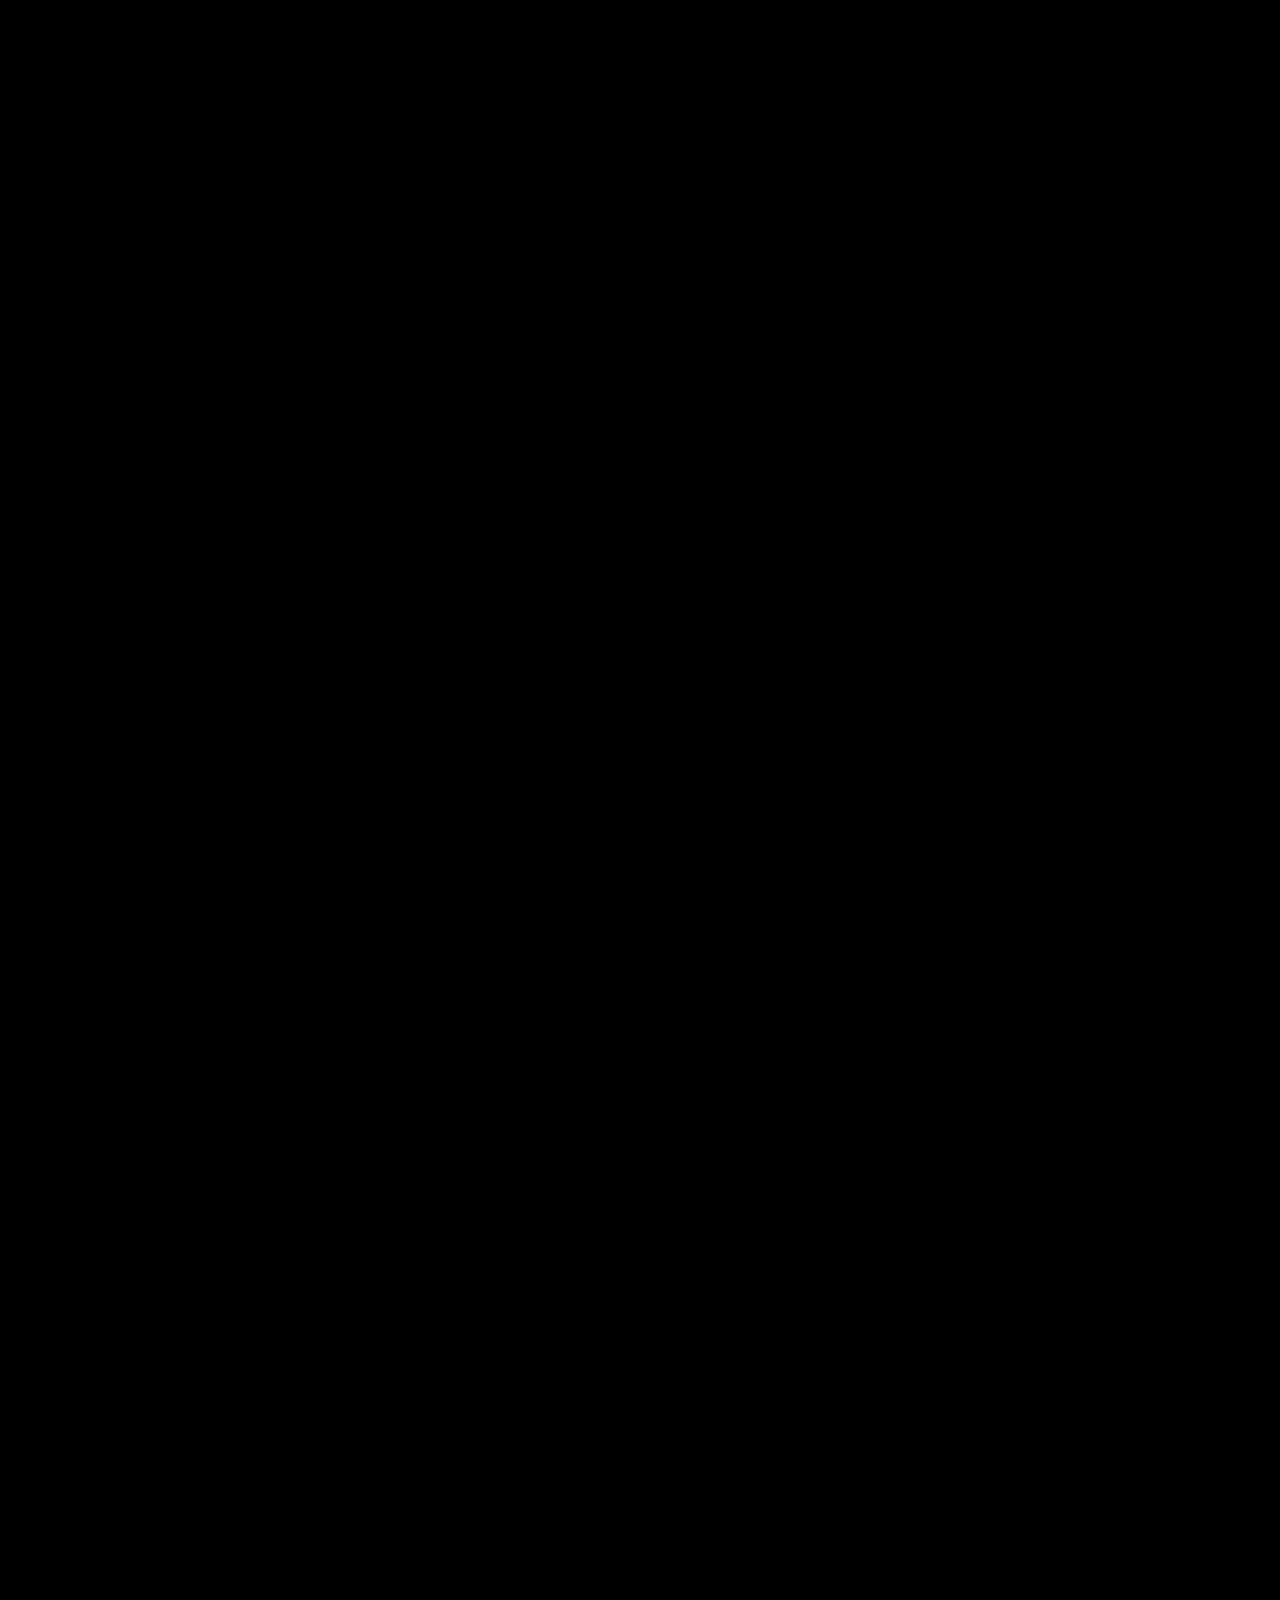
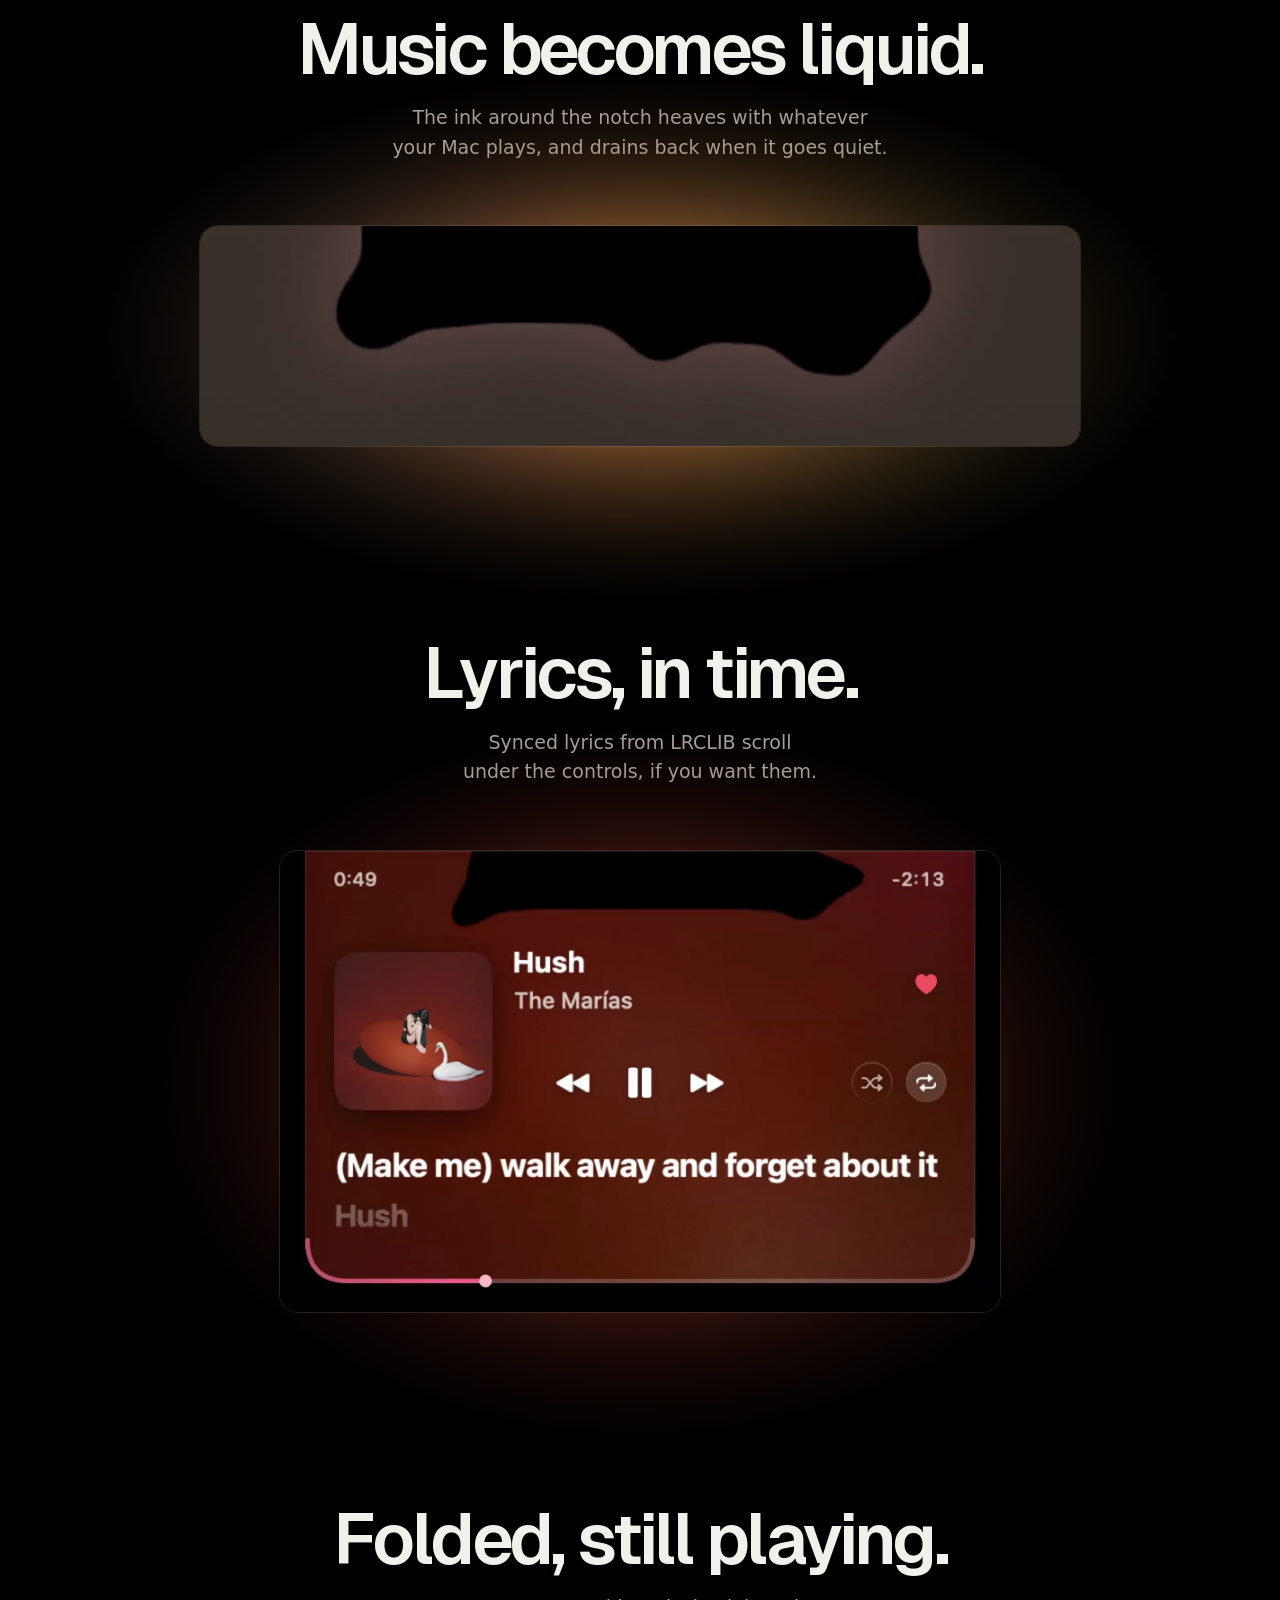
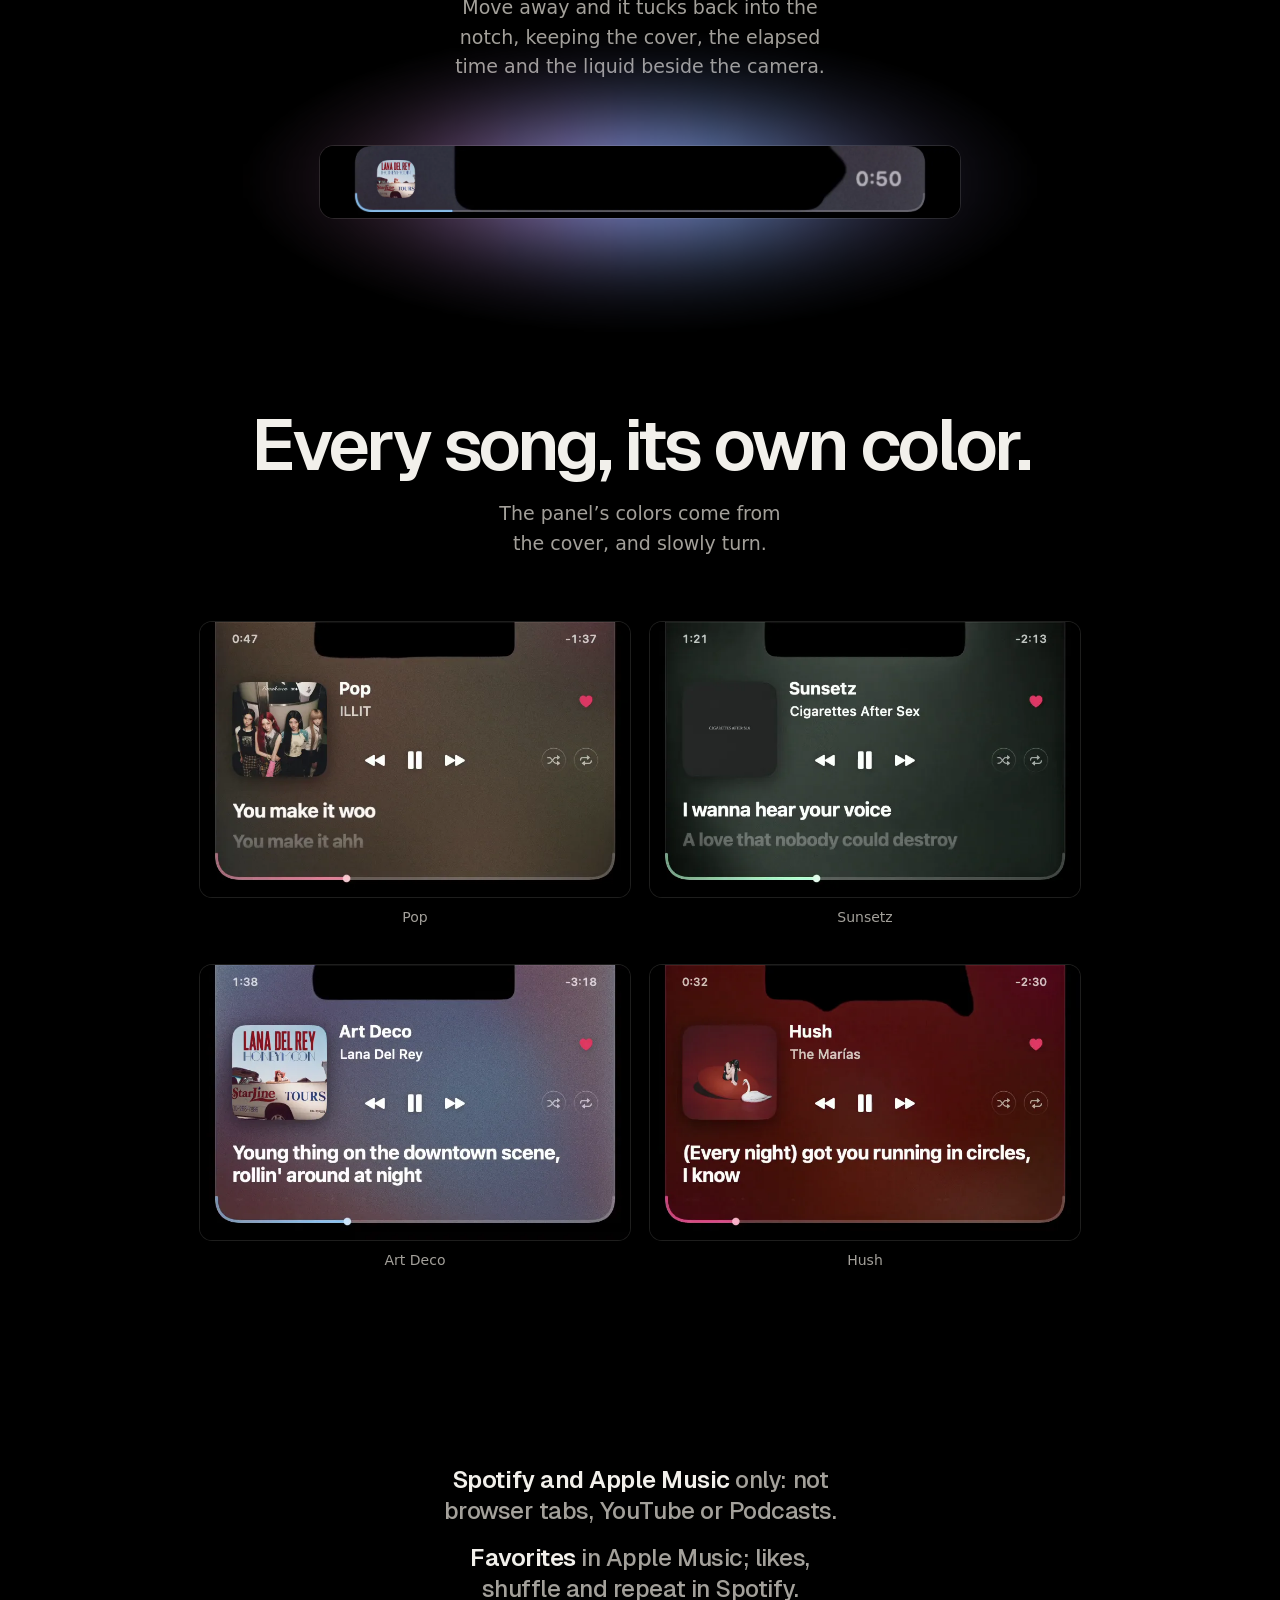
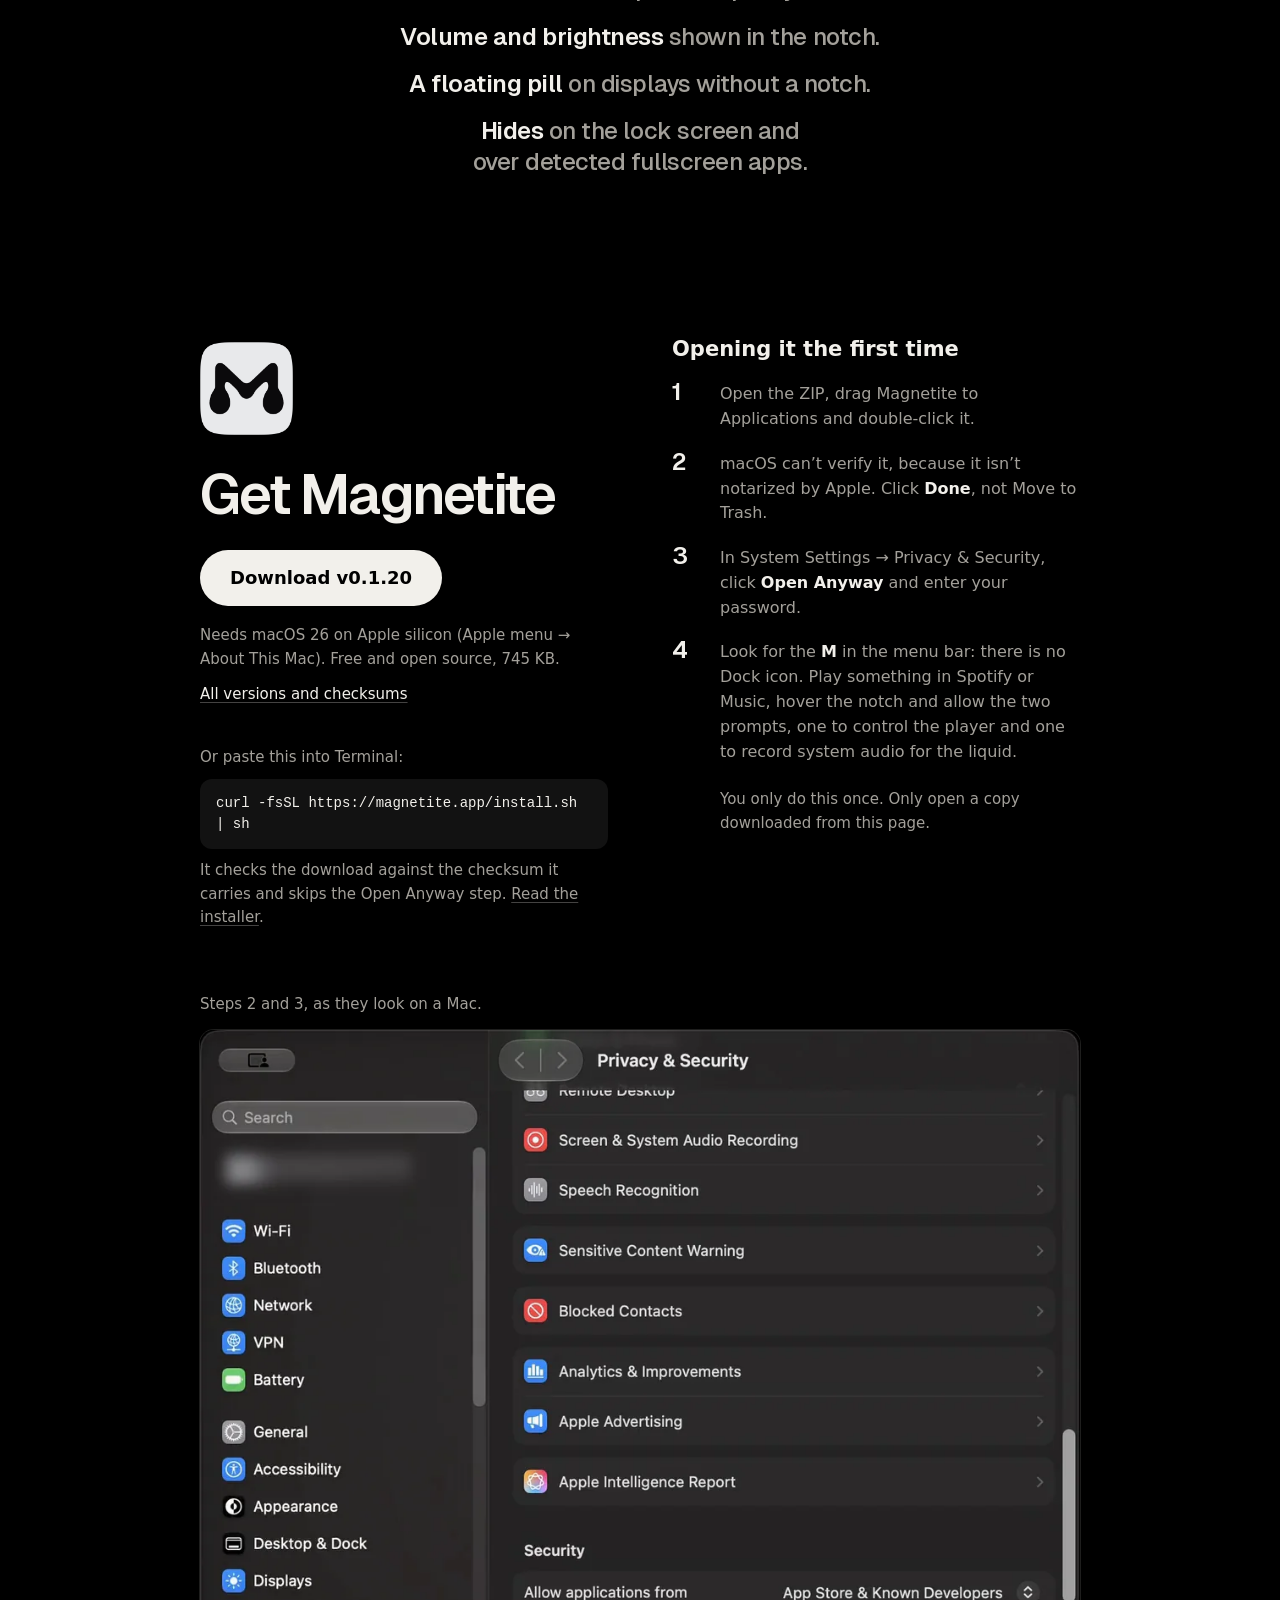
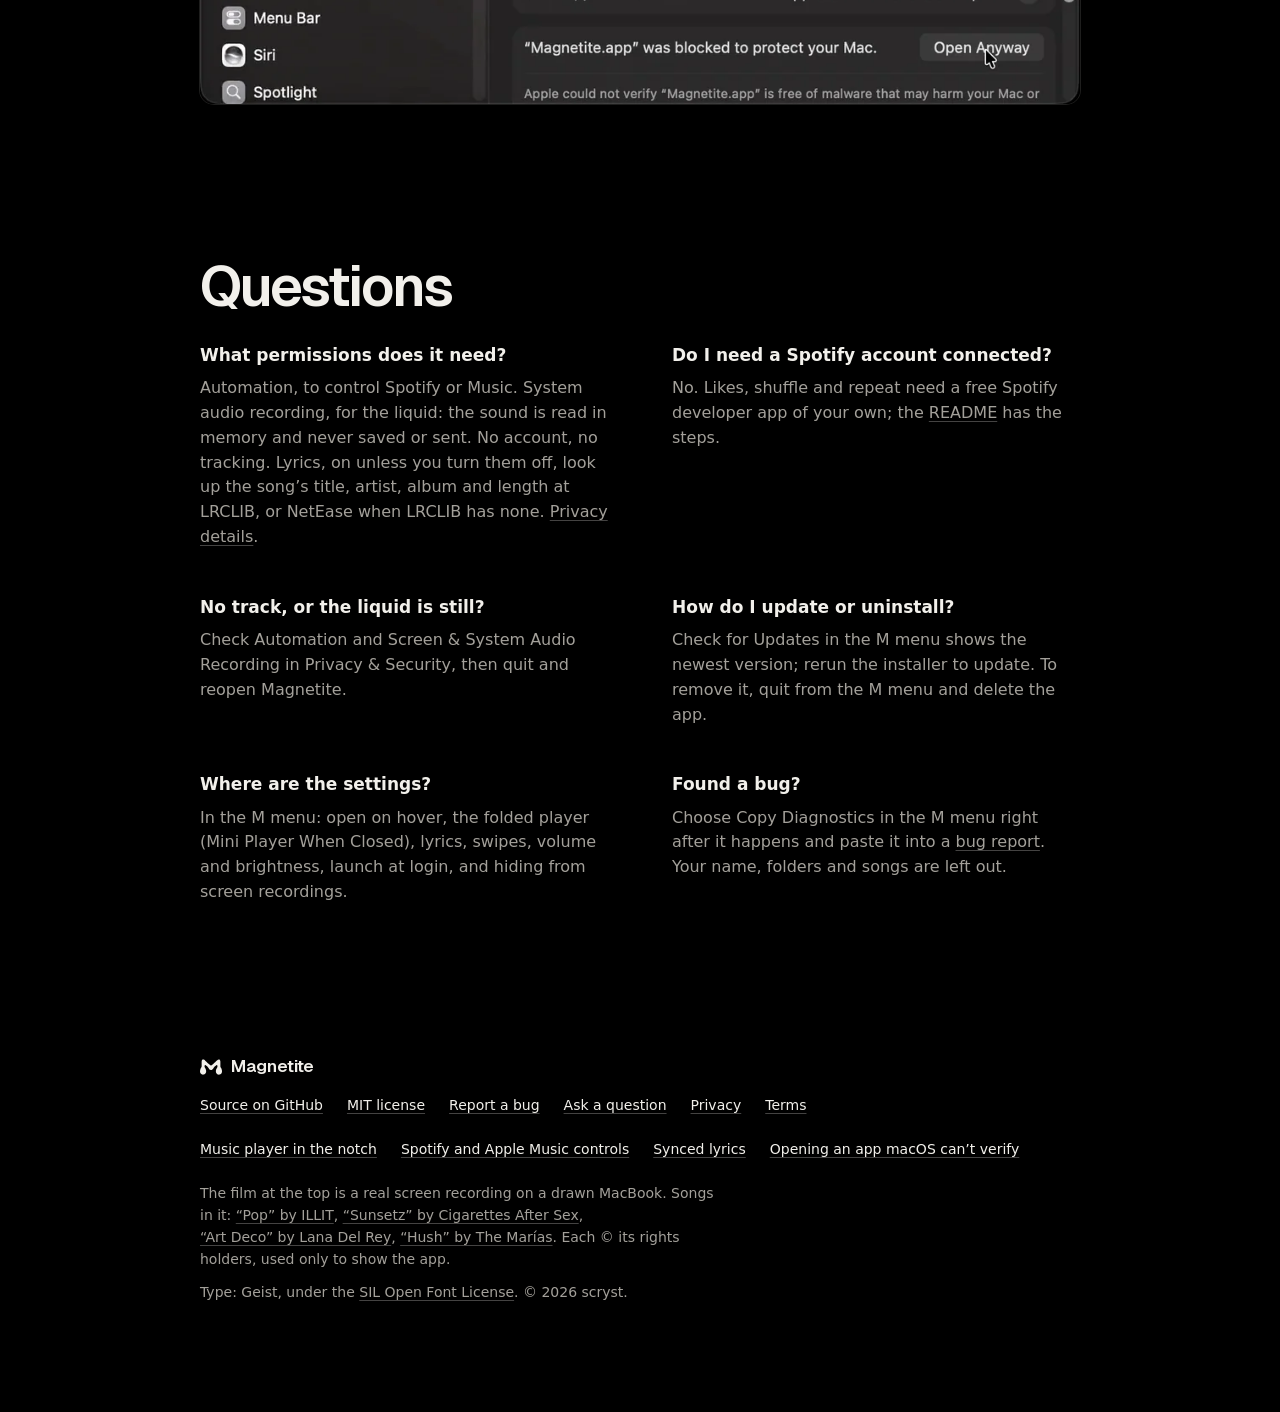
==== commit e7e4a044: "Contact through GitHub: private security reports and Discussions instead of email" ====
--- a/site/index.html
+++ b/site/index.html
@@ -355,7 +355,7 @@
     <a href="https://github.com/scryst/magnetite" rel="external">Source on GitHub</a>
     <a href="https://github.com/scryst/magnetite/blob/main/LICENSE" rel="external">MIT license</a>
     <a href="https://github.com/scryst/magnetite/issues" rel="external">Report a bug</a>
-    <a href="mailto:scrystyt@gmail.com">scrystyt@gmail.com</a>
+    <a href="https://github.com/scryst/magnetite/discussions" rel="external">Ask a question</a>
     <a href="privacy.html">Privacy</a>
     <a href="terms.html">Terms</a>
   </nav>
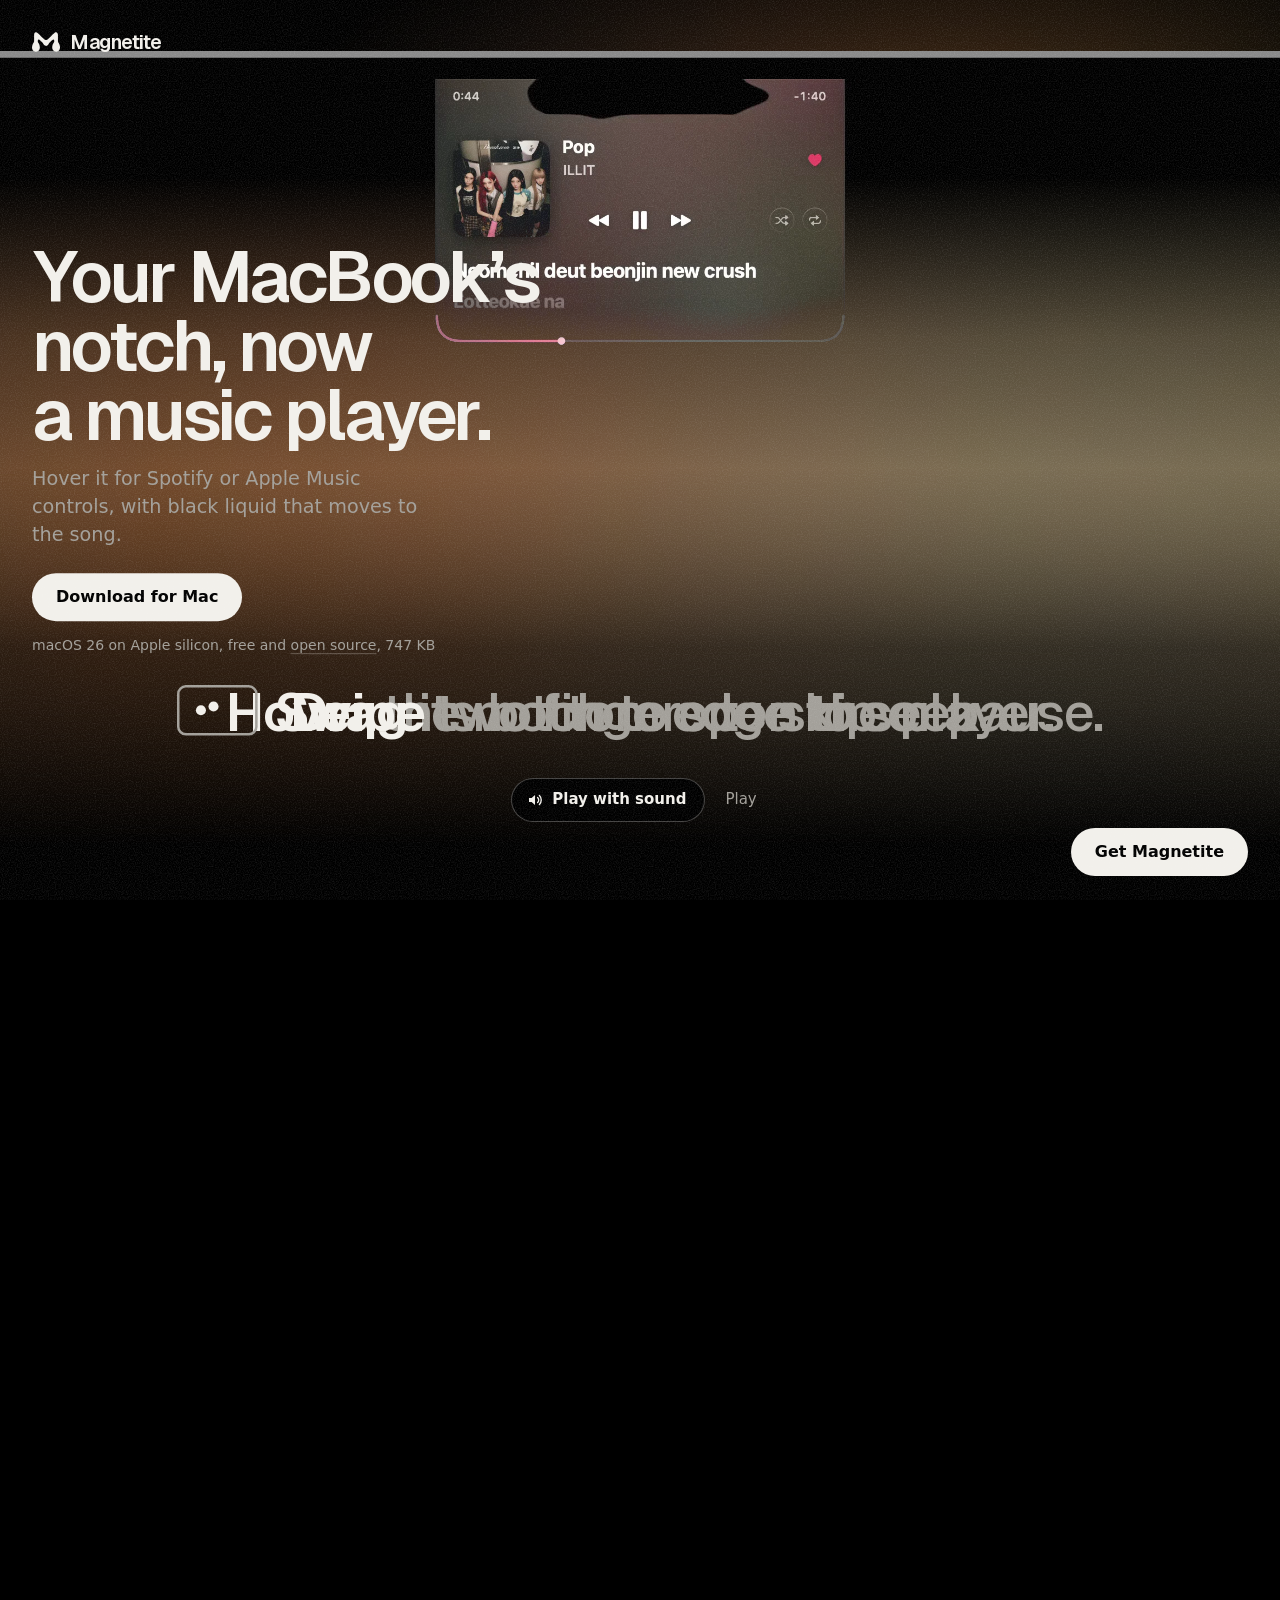
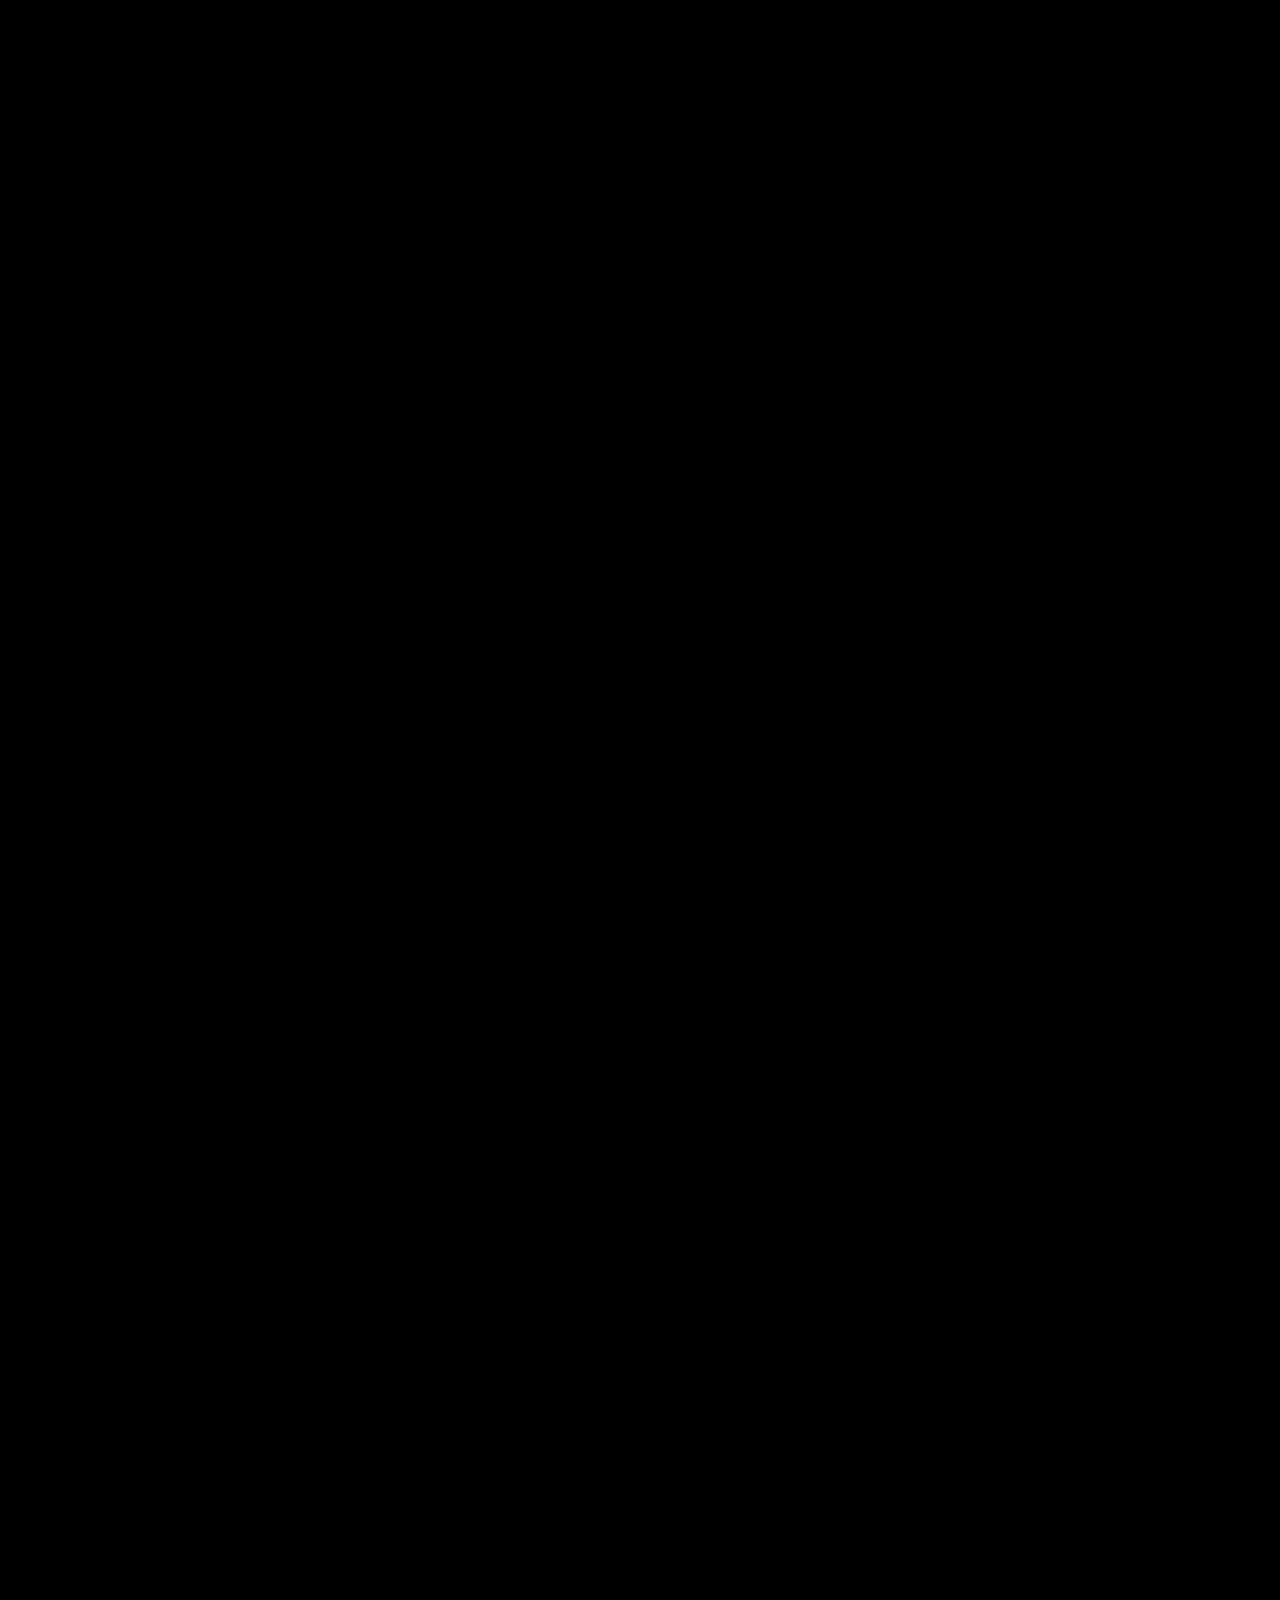
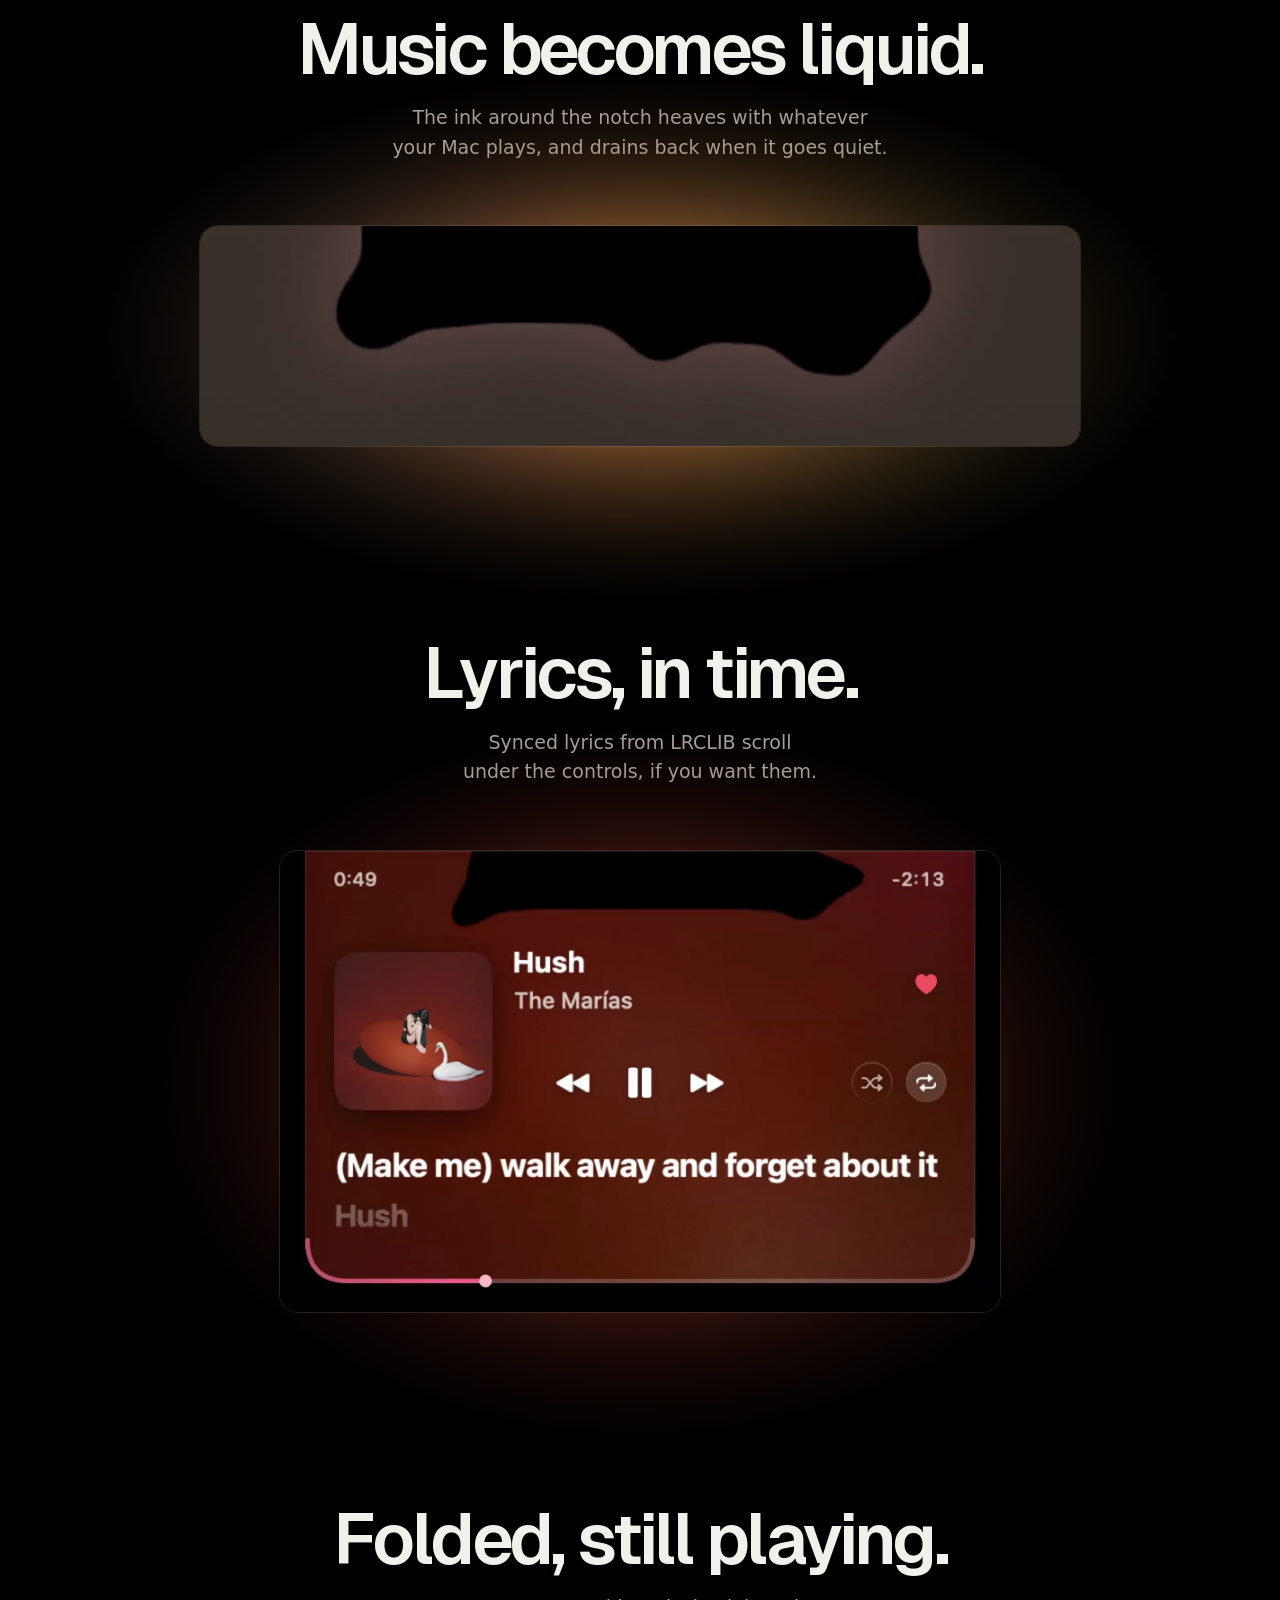
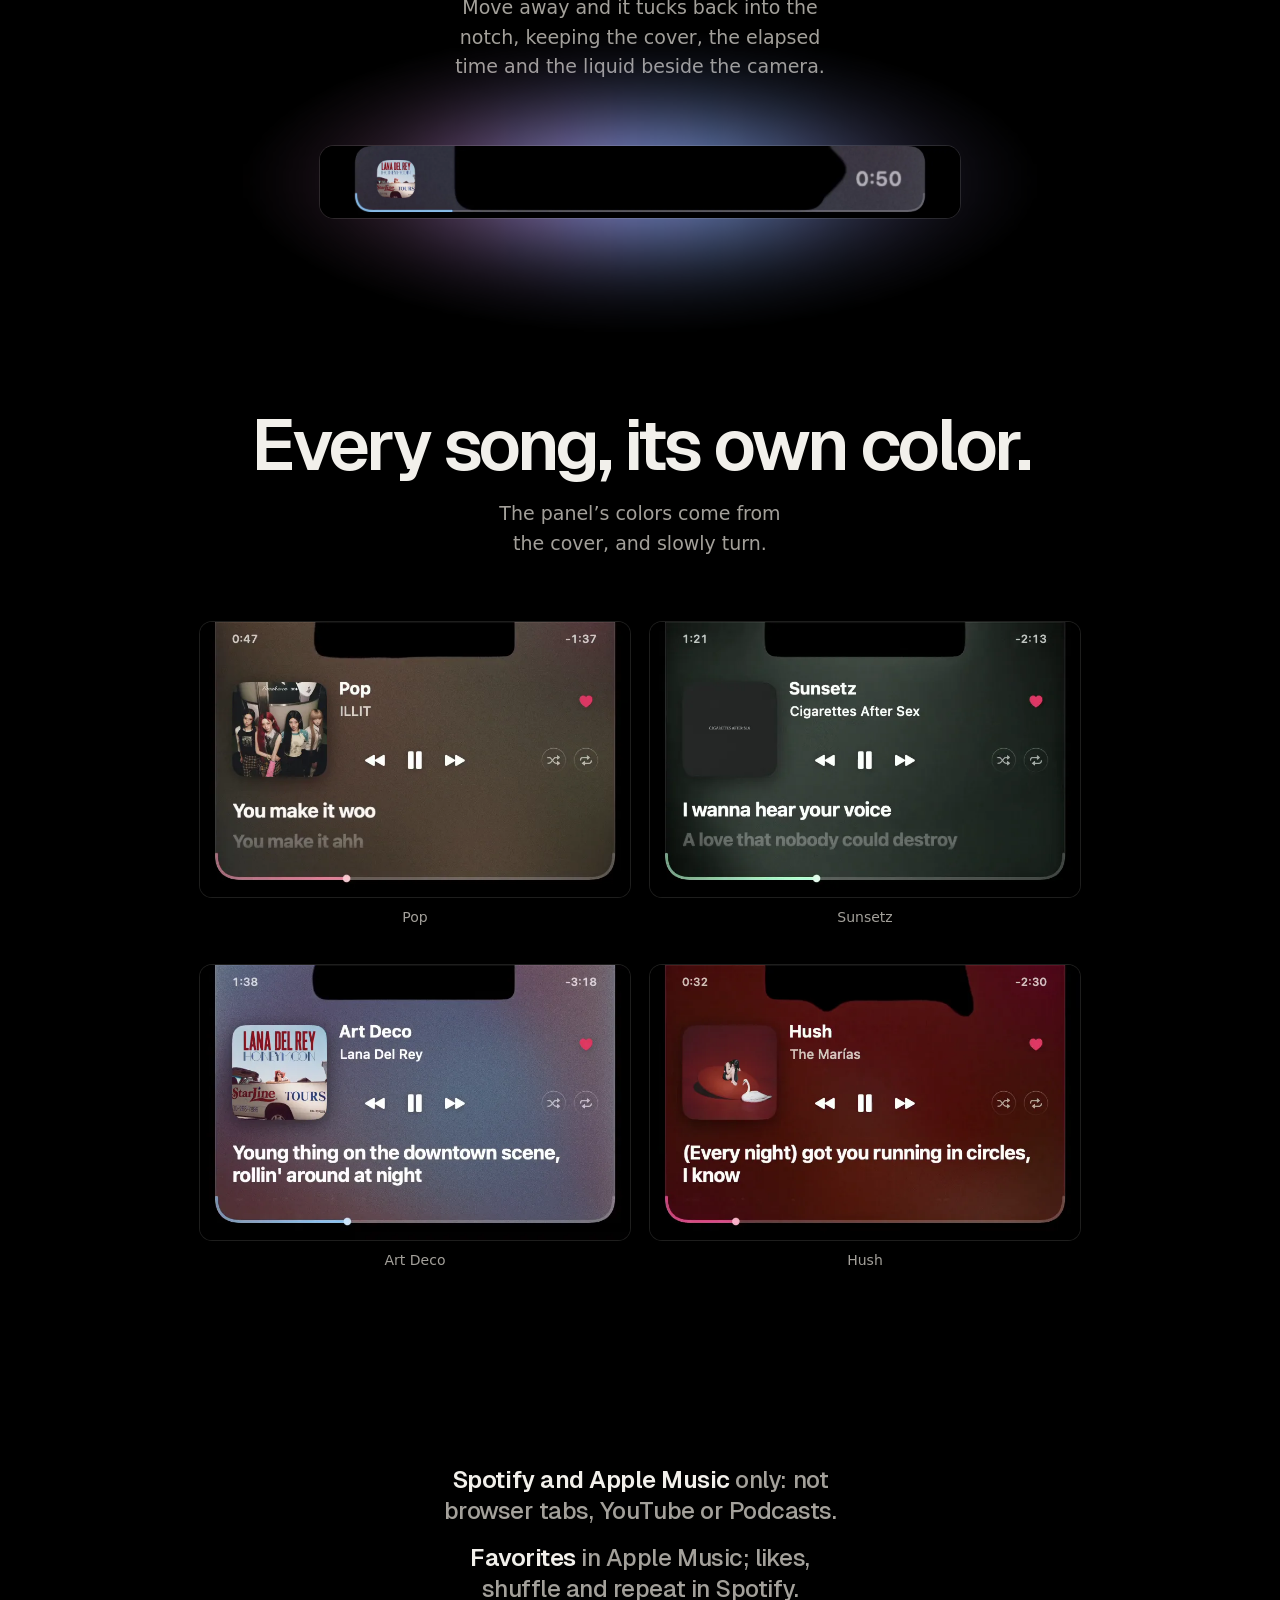
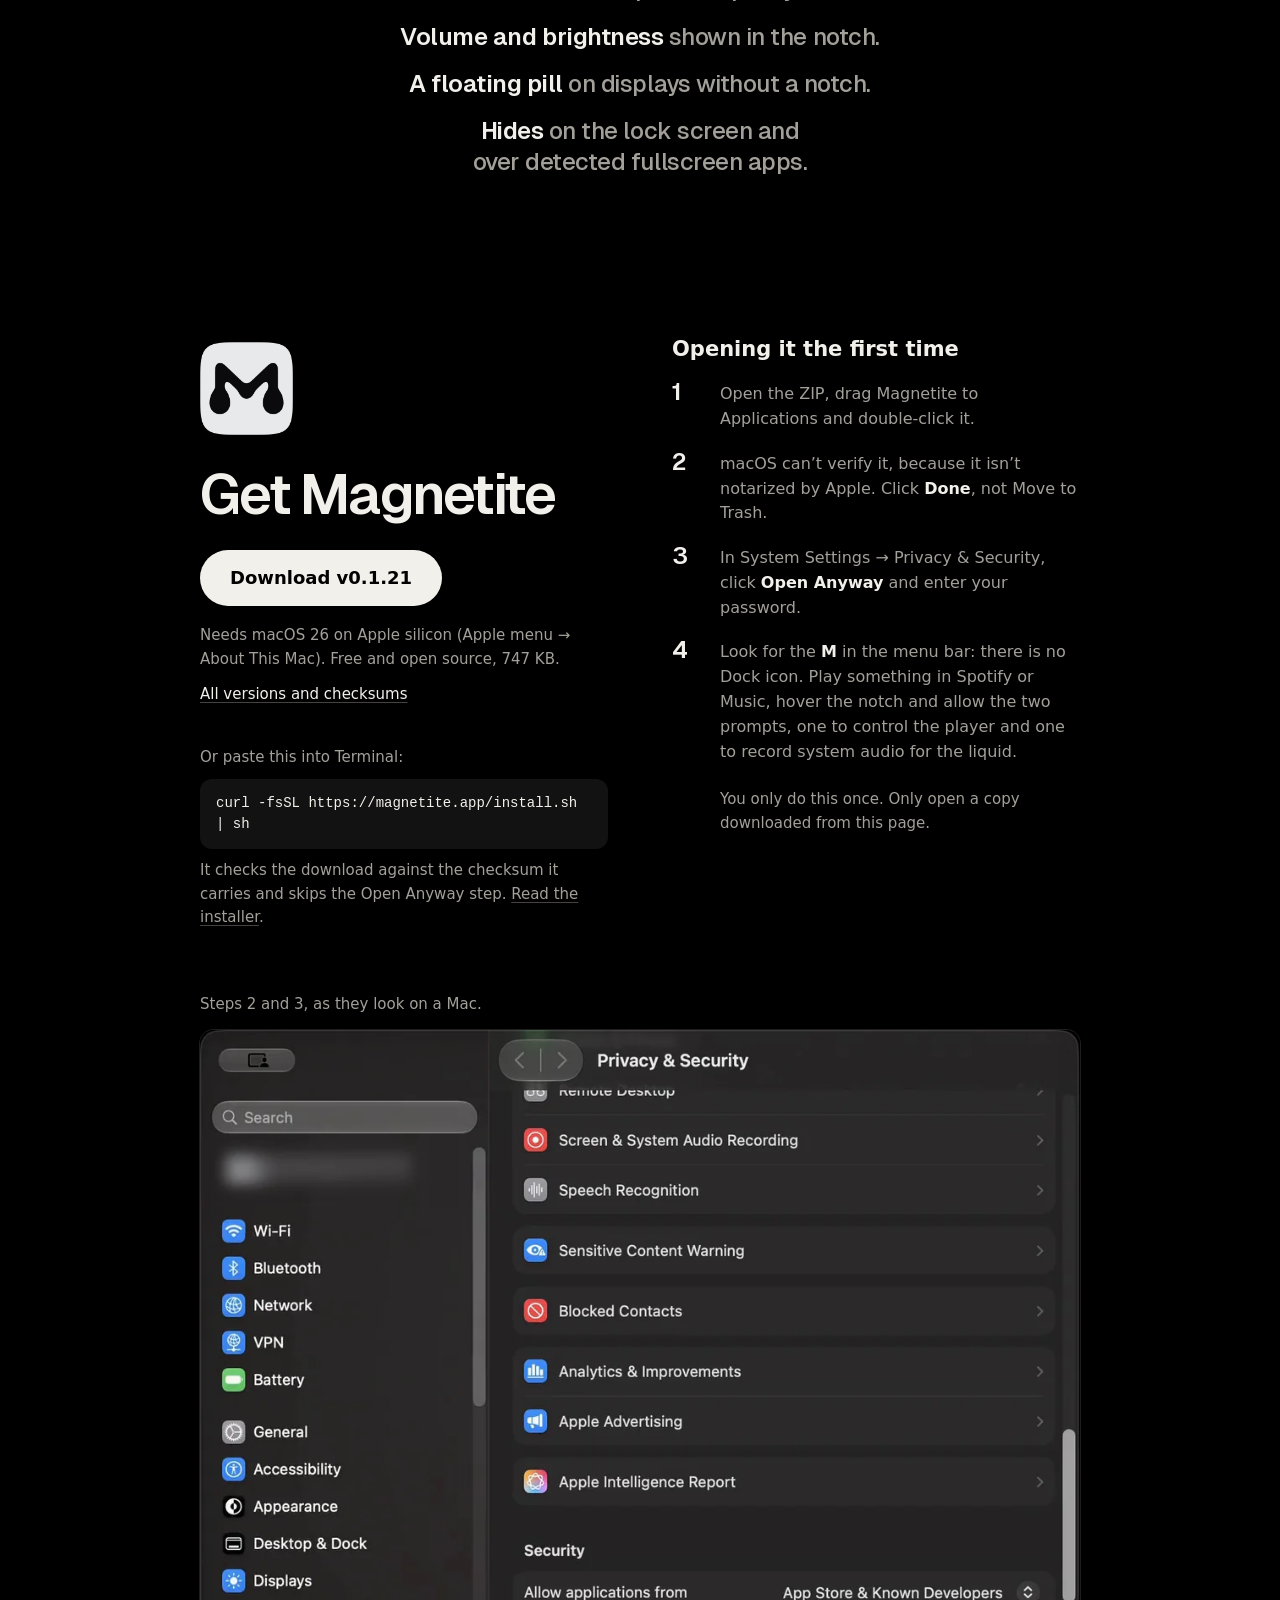
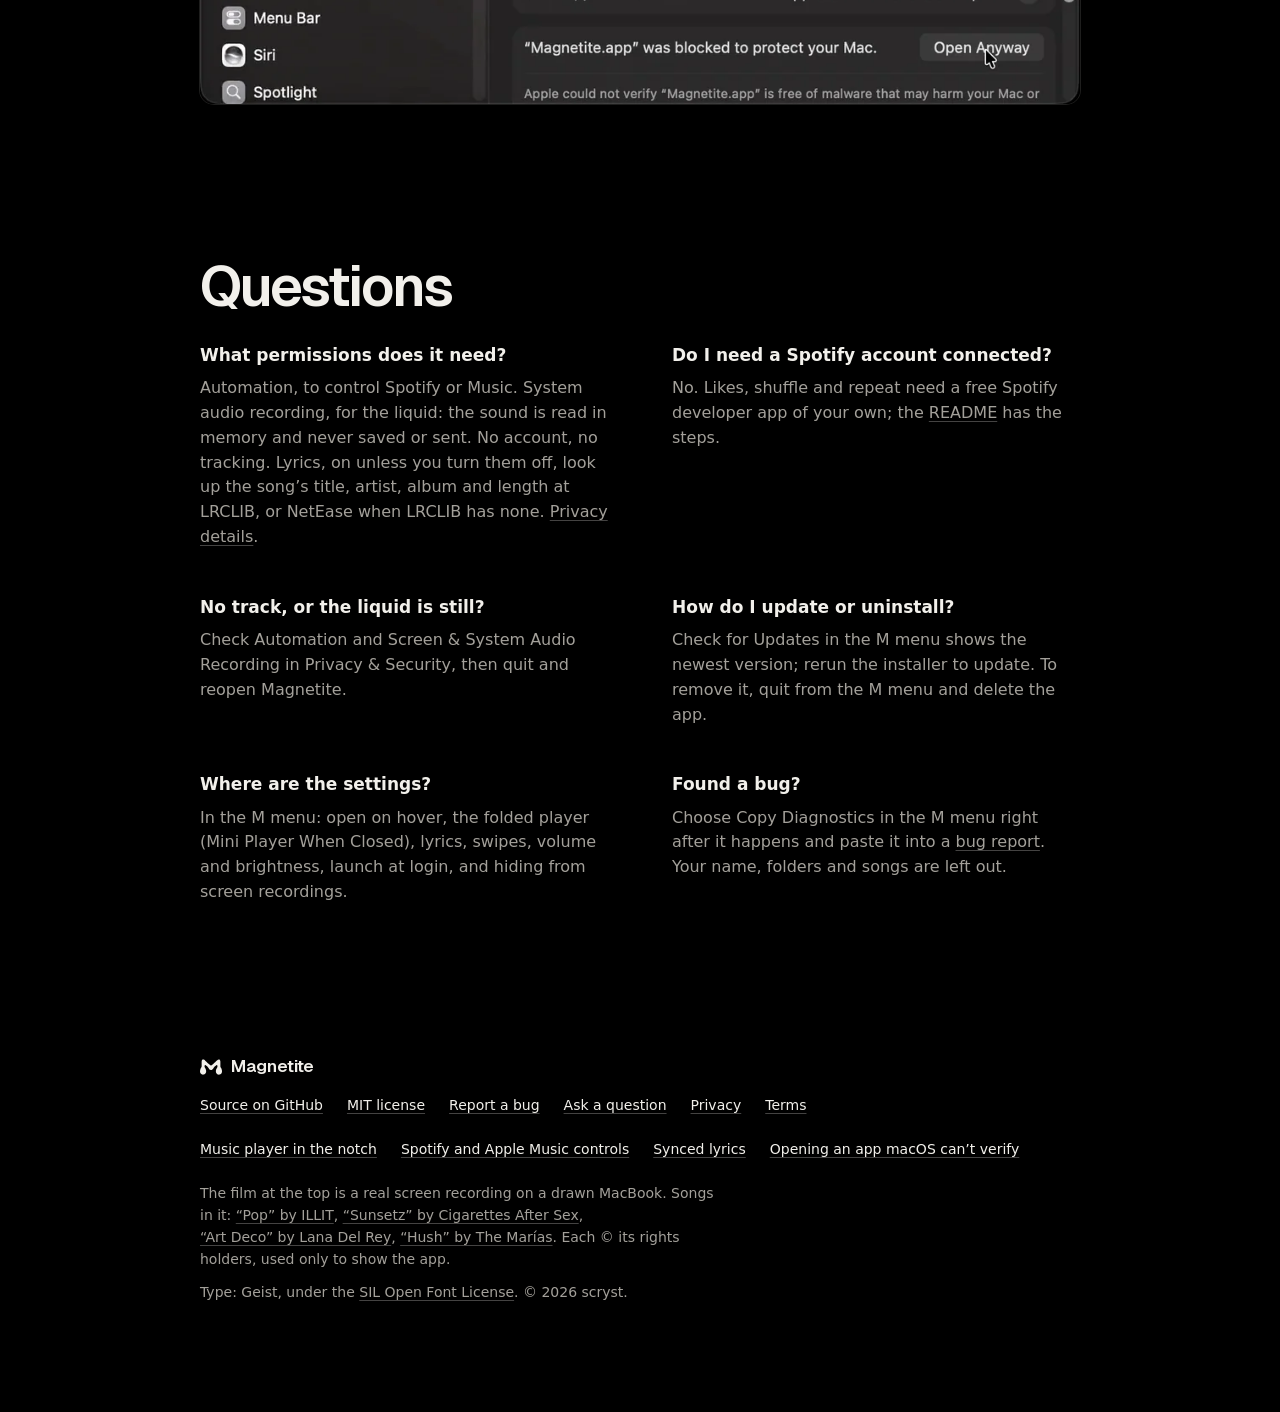
==== commit 7d2fe97d: "Magnetite 0.1.21: a revoked Spotify grant is detected; magnetite:// verbs that act on the Spotify ac" ====
--- a/site/index.html
+++ b/site/index.html
@@ -42,7 +42,7 @@
   "operatingSystem": "macOS 26 or later",
   "processorRequirements": "Apple silicon",
   "license": "https://github.com/scryst/magnetite/blob/main/LICENSE",
-  "softwareVersion": "0.1.20",
+  "softwareVersion": "0.1.21",
   "image": "https://magnetite.app/og.png",
   "screenshot": "https://magnetite.app/media/demo-poster.webp",
   "isAccessibleForFree": true,
@@ -54,8 +54,8 @@
   ],
   "author": { "@type": "Person", "name": "scryst" },
   "publisher": { "@id": "https://magnetite.app/#scryst" },
-  "downloadUrl": "https://github.com/scryst/magnetite-releases/releases/download/v0.1.20/Magnetite-0.1.20.zip",
-  "fileSize": "745 KB",
+  "downloadUrl": "https://github.com/scryst/magnetite-releases/releases/download/v0.1.21/Magnetite-0.1.21.zip",
+  "fileSize": "747 KB",
   "offers": { "@type": "Offer", "price": "0", "priceCurrency": "USD" }
 }
 </script>
@@ -141,10 +141,10 @@
         <h1 class="hero__title" id="hero-title">Your MacBook’s notch, now a music&nbsp;player.</h1>
         <p class="pitch__lede">Hover it for Spotify or Apple Music controls, with black liquid that moves to the&nbsp;song.</p>
         <div class="pitch__actions">
-          <a class="button" data-download data-share rel="external" href="https://github.com/scryst/magnetite-releases/releases/download/v0.1.20/Magnetite-0.1.20.zip"
-             aria-describedby="hero-requires"><span data-share-label>Download for Mac</span><span class="visually-hidden">, Magnetite v0.1.20 ZIP from GitHub</span></a>
+          <a class="button" data-download data-share rel="external" href="https://github.com/scryst/magnetite-releases/releases/download/v0.1.21/Magnetite-0.1.21.zip"
+             aria-describedby="hero-requires"><span data-share-label>Download for Mac</span><span class="visually-hidden">, Magnetite v0.1.21 ZIP from GitHub</span></a>
         </div>
-        <p class="pitch__meta" data-requires id="hero-requires">macOS 26 on Apple silicon, free and <a href="https://github.com/scryst/magnetite" rel="external">open source</a>, 745 KB</p>
+        <p class="pitch__meta" data-requires id="hero-requires">macOS 26 on Apple silicon, free and <a href="https://github.com/scryst/magnetite" rel="external">open source</a>, 747 KB</p>
       </div>
 
       <!-- The MacBook is drawn; the player on its screen is a screen recording of the
@@ -272,9 +272,9 @@
     <div class="get__main">
       <img class="get__icon" src="media/icon.webp" width="128" height="128" loading="lazy" decoding="async" alt="">
       <h2 class="get__title" id="get-title">Get Magnetite</h2>
-      <a class="button button--big" data-download data-share rel="external" href="https://github.com/scryst/magnetite-releases/releases/download/v0.1.20/Magnetite-0.1.20.zip"
-         aria-describedby="requires"><span data-share-label>Download v0.1.20</span><span class="visually-hidden"> ZIP from GitHub</span></a>
-      <p class="get__requires" data-requires id="requires">Needs macOS 26 on Apple silicon (Apple menu → About This Mac). Free and open source, 745 KB.</p>
+      <a class="button button--big" data-download data-share rel="external" href="https://github.com/scryst/magnetite-releases/releases/download/v0.1.21/Magnetite-0.1.21.zip"
+         aria-describedby="requires"><span data-share-label>Download v0.1.21</span><span class="visually-hidden"> ZIP from GitHub</span></a>
+      <p class="get__requires" data-requires id="requires">Needs macOS 26 on Apple silicon (Apple menu → About This Mac). Free and open source, 747 KB.</p>
       <p class="get__all"><a href="https://github.com/scryst/magnetite-releases/releases" rel="external">All versions and checksums</a></p>
       <div class="get__install" id="install">
         <p>Or paste this into Terminal:</p>
